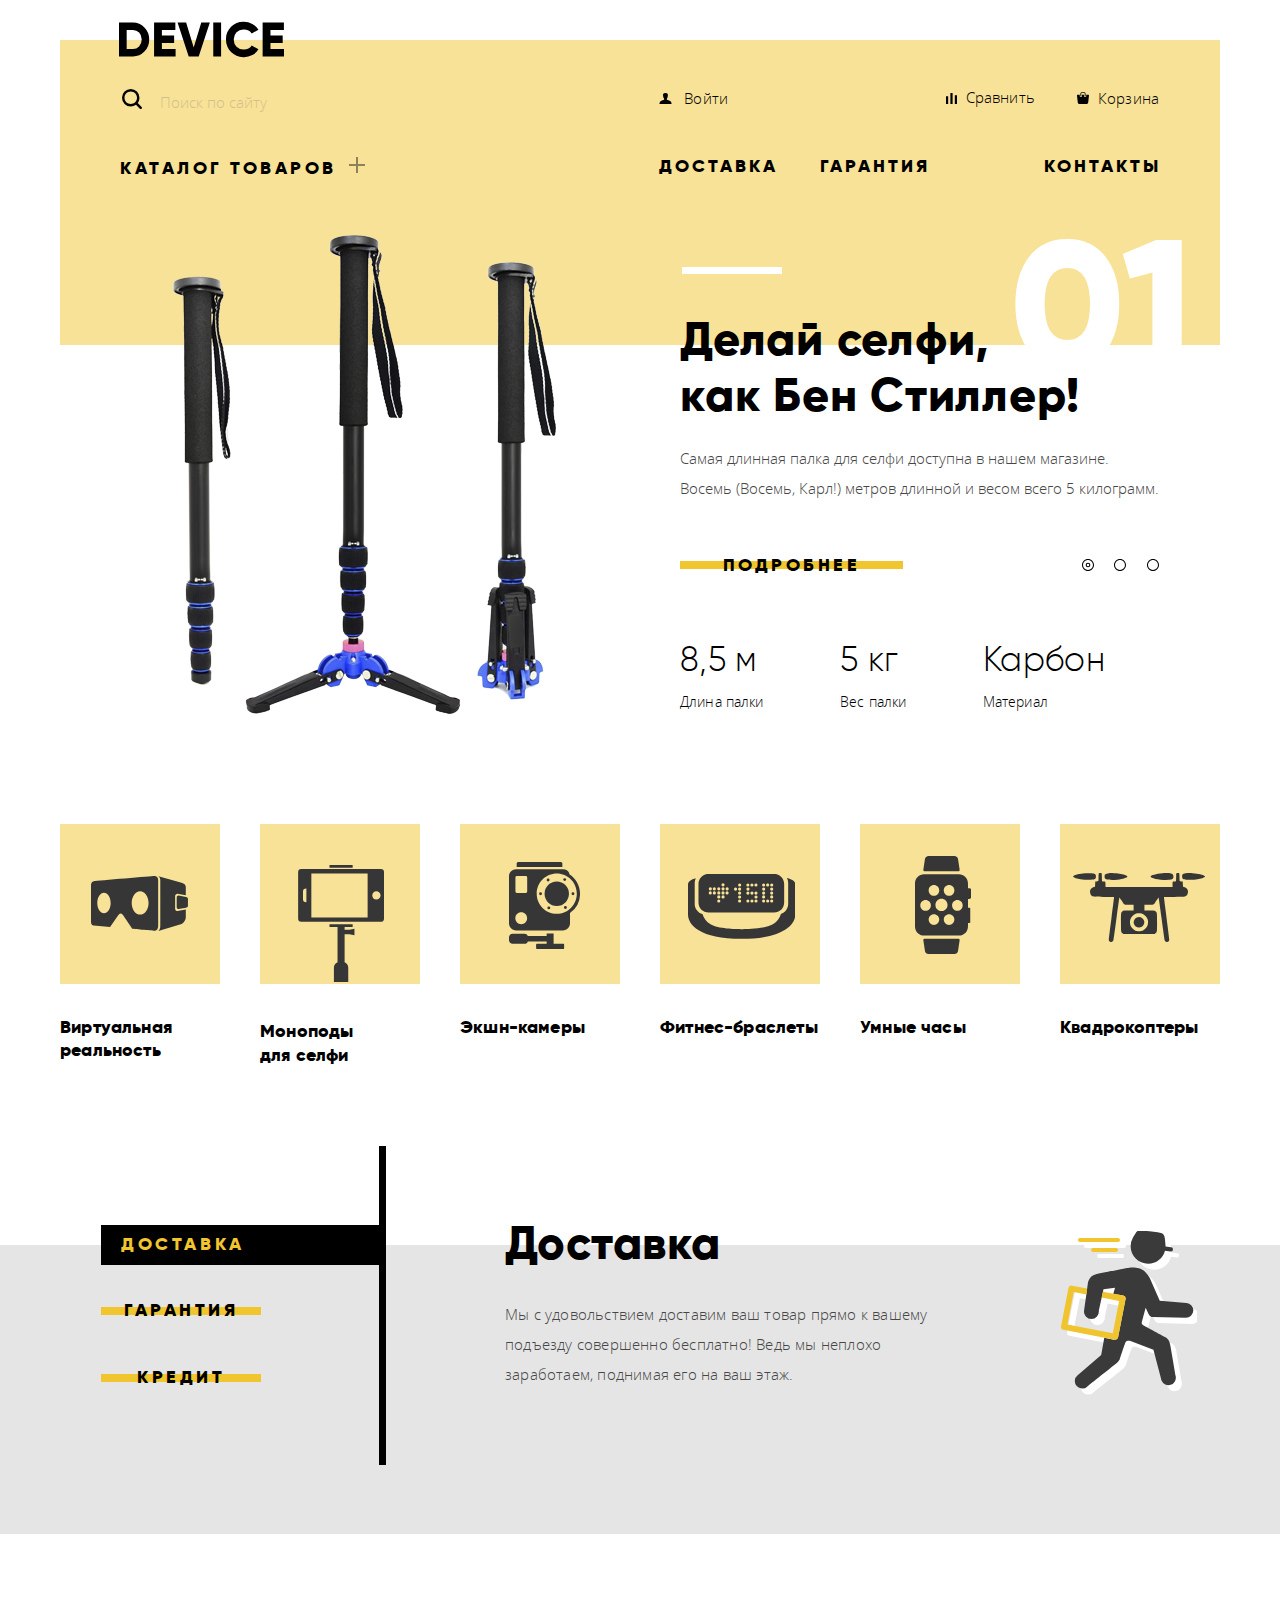
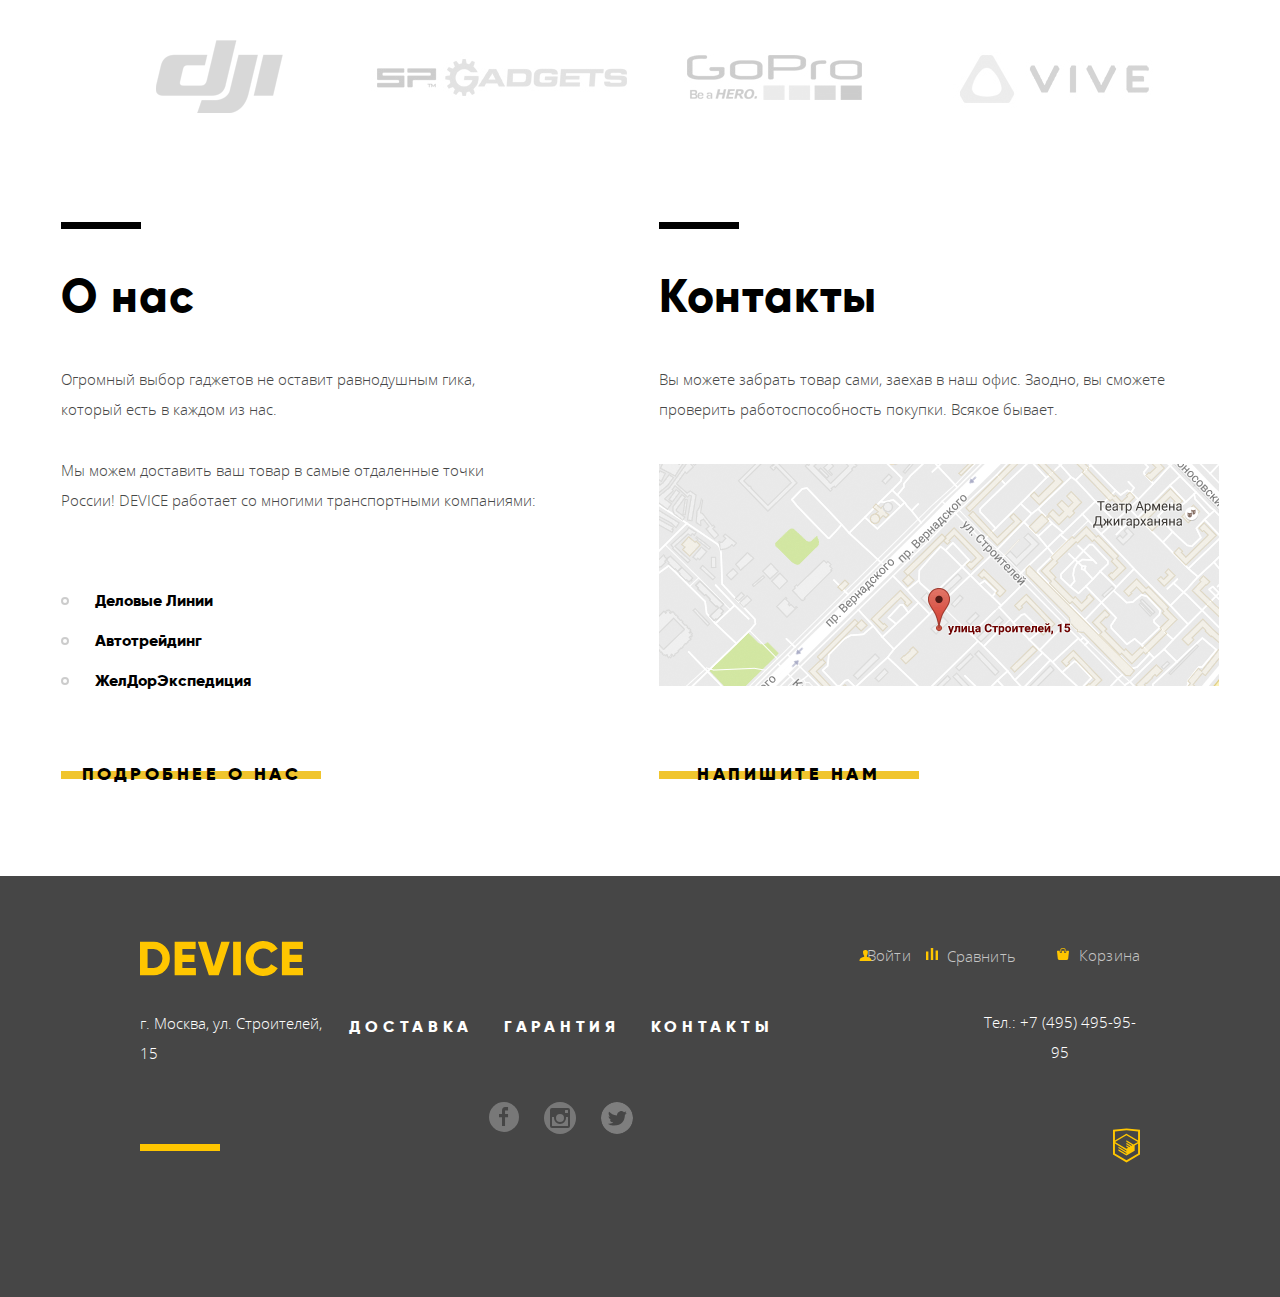
==== index.html @ 96615776 "save point (some bags fixed)" ====
<!DOCTYPE html>
<html lang="en">
<head>
  <meta charset="utf-8">
  <title>HTML Academy: Девайс</title>
  <link rel="stylesheet" href="css/index.css">
  <link rel="stylesheet" href="css/normalize.css">
</head>
<body>
<header class="page-header">
  <a href="index.html">
    <img class="main-header-logo" src="img/svg/device.svg" alt="«Логотип магазина Девайс»" width="165" height="45">
  </a>
  <nav class="navigation">
    <div class="main-navigation-wrapper">
      <ul class="navigation-catalog-list">
        <li class="navigation-catalog">
          <a class="navigation-catalog-link font-gilroy" href="catalog.html">Каталог товаров</a>
          <button class="open-catalog"><img class="plus" src="img/svg/plus.svg" alt="Кнопка +"></button>
        </li>
        <li class="catalog-sub-menu">
          <ul>
            <li><a href="#">Виртуальная реальность</a></li>
            <li><a href="#">Моноподы для селфи</a></li>
            <li><a href="#">Экшн-камеры</a></li>
          </ul>
          <ul>
            <li><a href="#">Фитнес-браслеты</a></li>
            <li><a href="#">Умные часы</a></li>
          </ul>
          <ul>
            <li><a href="#">Квадрокоптеры</a></li>
          </ul>
        </li>
      </ul>
      <ul class="navigation-list font-gilroy">
        <li class="navigation-list-item"><a class="navigation-delivery" href="#">Доставка</a></li>
        <li class="navigation-list-item"><a class="navigation-warranty" href="#">Гарантия</a></li>
        <li class="navigation-list-item"><a class="navigation-contacts" href="#">Контакты</a></li>
      </ul>
    </div>
    <div class="user-activity-wrapper">
      <div class="search-wrapper">
        <form class="search-form" method="GET" action="https://echo.htmlacademy.ru">
          <label for="search" aria-label="Поиск по сайту"></label>
          <input class="search" id="search" type="text" name="search" placeholder="Поиск по сайту">
          <button class="search-button" type="submit"><span>Найти</span></button>
        </form>
      </div>
      <ul class="header-user-activity">
        <li class="login-list">
          <button class="modal-login login-button" type="button">Войти</button>
        </li>
        <li class="compare-list">
          <a class="compare" href="#">Сравнить</a>
        </li>
        <li class="cart-list">
          <button class="cart" type="button">Корзина</button>
        </li>
      </ul>
    </div>
  </nav>
  <div class="yellow-bar"></div>
</header>
<main class="page-main">
  <div class="wrapper">
    <h1 class="visually-hidden">Главная страница сайта Девайс</h1>
    <section class="catalog-item1">
      <div class="img-holder">
        <a class="index-img-link" href="catalog.html">
          <img class="index-catalog-img index-catalog-img1" src="img/slider-1.png" alt="Изображение товара «Палка для сэлфи»" width="384" height="486">
        </a>
      </div>
      <span class="white-decorative-line"></span>
      <h2 class="visually-hidden">Палка для селфи</h2>
      <div class="item-description-wrapper">
        <ul class="catalog-item-description">
          <li class="add-title font-gilroy">Делай селфи, <br>
            как Бен Стиллер!
          </li>
          <li class="selfy-rod-description">Самая длинная палка для селфи доступна в нашем магазине.<br>
            Восемь (Восемь, Карл!) метров длинной и весом всего 5 килограмм.
          </li>
        </ul>
        <div class="detail-wrapper">
          <a class="button" href="#">
            <span class="detail-link">Подробнее</span>
          </a>
        </div>
        <ul class="catalog-item-features">
          <li class="item-feature font-gilroy">8,5 м <span><a href="#">Длина палки</a></span></li>
          <li class="item-feature font-gilroy">5 кг <span><a href="#">Вес палки</a></span></li>
          <li class="item-feature font-gilroy">Карбон <span><a href="#">Материал</a></span></li>
        </ul>
      </div>
    </section>
    <section class="catalog-item2 visually-hidden">
      <div class="img-holder">
        <a class="index-img-link" href="catalog.html">
          <img class="index-catalog-img index-catalog-img2" src="img/slider-2.png" alt="Изображение товара «Палка для сэлфи»" width="345" height="485">
        </a>
      </div>
      <span class="white-decorative-line"></span>
      <h2 class="visually-hidden">Фитнес-браслет</h2>
      <div class="item-description-wrapper">
        <ul class="catalog-item-description">
          <li class="add-title font-gilroy">Худеем<br>
            правильно!
          </li>
          <li class="selfy-rod-description">Мотивирующие фитнес-браслеты помогут найти в себе силы<br>
            не пропускать занятия и соблюдать диету.
          </li>
        </ul>
        <div class="detail-wrapper">
          <a class="detail-link button" href="#">
            <span class="detail-link">Подробнее </span>
          </a>
        </div>
        <ul class="catalog-item-features">
          <li class="item-feature font-gilroy">48 часов <span><a href="#">Без подзарядки</a></span></li>
        </ul>
      </div>
    </section>
    <section class="catalog-item3 visually-hidden">
      <div class="img-holder">
        <a class="index-img-link" href="catalog.html">
          <img class="index-catalog-img index-catalog-img3" src="img/slider-3.png" alt="Изображение товара «Палка для сэлфи»" width="526" height="334">
        </a>
      </div>
      <span class="white-decorative-line"></span>
      <h2 class="visually-hidden">Квадрокоптер</h2>
      <div class="item-description-wrapper">
        <ul class="catalog-item-description">
          <li class="add-title font-gilroy">Порхает как бабочка,<br>
            жалит как пчела!
          </li>
          <li class="selfy-rod-description">Этот обычный, на первый взгляд, квадрокоптер оснащен<br>
            мощным лазером, замаскированным под стандартную камеру.
          </li>
        </ul>
        <div class="detail-wrapper">
          <a class="detail-link button" href="#">
            <span class="detail-link">Подробнее </span>
          </a>
        </div>
        <ul class="catalog-item-features">
          <li class="item-feature font-gilroy">800 м<span><a href="#">Дальность полета</a></span></li>
          <li class="item-feature font-gilroy">50 м<span><a href="#">Радиус поражения</a></span></li>
        </ul>
      </div>
    </section>
    <div class="carousel">
      <input class="slider-radio slider-radio-1" type="radio" id="img-1" name="carousel" checked>
      <label class="slider-label slider-label-1" for="img-1"></label>
      <input class="slider-radio slider-radio-2" type="radio" id="img-2" name="carousel">
      <label class="slider-label slider-label-2" for="img-2"></label>
      <input class="slider-radio slider-radio-3" type="radio" id="img-3" name="carousel">
      <label class="slider-label slider-label-3" for="img-3"></label>
    </div>
  </div>
  <section class="catalog-popular">
    <h3 class="visually-hidden">Популярные разделы каталога</h3>
    <ul class="popular-items font-gilroy">
      <li>
        <a class="popular-back" href="#"><span class="catalog-popular-img1"></span></a>
        <a href="#"><p>Виртуальная <br> реальность</p></a>
      </li>
      <li>
        <a class="popular-back" href="#"><span class="catalog-popular-img2"></span></a>
        <a href="#"><p>Моноподы <br> для селфи</p></a>
      </li>
      <li>
        <a class="popular-back" href="#"><span class="catalog-popular-img3"></span></a>
        <a href="#"><p>Экшн-камеры</p></a>
      </li>
      <li>
        <a class="popular-back" href="#"><span class="catalog-popular-img4"></span></a>
        <a href="#"><p>Фитнес-браслеты</p></a>
      </li>
      <li>
        <a class="popular-back" href="#"><span class="catalog-popular-img5"></span></a>
        <a href="#"><p>Умные часы</p></a>
      </li>
      <li>
        <a class="popular-back" href="#"><span class="catalog-popular-svg6"></span></a>
        <a href="#"><p>Квадрокоптеры</p></a>
      </li>
    </ul>
  </section>
  <section class="service-main">
    <div class="wrapper">
      <h3 class="visually-hidden">Наши сервисы для Вас</h3>
      <ul class="services-list font-gilroy">
        <li>
          <button class="delivery-button services-active" type="button">
            <span>Доставка</span>
          </button>
        </li>
        <li>
          <button class="button warranty-button" type="button">
            <span>Гарантия</span>
          </button>
        </li>
        <li>
          <button class="button credit-button" type="button">
            <span>Кредит</span>
          </button>
        </li>
      </ul>
      <div class="delivery-wrapper">
        <div>
          <strong class="font-gilroy">Доставка</strong>
          <p>Мы с удовольствием доставим ваш товар прямо к вашему <br>
            подъезду совершенно бесплатно! Ведь мы неплохо <br>
            заработаем, поднимая его на ваш этаж.
          </p>
        </div>
        <span class="delivery-image services-image"></span>
      </div>
      <div class="warranty-wrapper visually-hidden">
        <div>
          <strong class="font-gilroy">Гарантия</strong>
          <p>Если из-за возгорания купленного у нас товара у вас сгорит <br>
            дом — не переживайте, мы выдадим вам новый. <br>
            Товар, не дом, конечно же.
          </p>
        </div>
        <span class="warranty-image services-image"></span>
      </div>
      <div class="credit-wrapper visually-hidden">
        <div>
          <strong class="font-gilroy">Кредит</strong>
          <p>Залезть в долговую яму стало проще! Кредитные <br>
            консультанты подберут для вас наиболее выгодные <br>
            условия кредита. Выгодные для нашего банка, разумеется.
          </p>
        </div>
        <span class="credit-image services-image"></span>
      </div>
    </div>
  </section>
  <section class="partners-logos">
    <div class="wrapper">
      <h3 class="visually-hidden">Логотипы партнеров</h3>
      <a class="logo-DJI" href="#"><img class="logo-DJI-color" src="img/logo-1-color.png" alt="Логотип компании DJI" width="260" height="100"></a>
      <a class="logo-SP" href="#"><img class="logo-SP-color" src="img/logo-2-color.png" alt="Логотип компании SP" width="260" height="100"></a>
      <a class="logo-GoPro" href="#"><img class="logo-GoPro-color" src="img/logo-3-color.png" alt="Логотип компании GoPro" width="260" height="100"></a>
      <a class="logo-Vive" href="#"><img class="logo-Vive-color" src="img/logo-4-color.png" alt="Логотип компании Vive" width="260" height="100"></a>
    </div>
  </section>
  <section class="about-main">
    <div class="about-wrapper">
      <div class="about-us-container">
        <span class="black-decorative-line"></span>
        <h3 class="about-title font-gilroy">О нас</h3>
        <p>Огромный выбор гаджетов не оставит равнодушным гика,<br>
          который есть в каждом из нас.</p>
        <p>Мы можем доставить ваш товар в самые отдаленные точки <br>
          России! DEVICE работает со многими транспортными компаниями:</p>
        <ul class="about-delivery font-gilroy">
          <li class="delivery-item"><a class="about-item" href="#">Деловые Линии</a></li>
          <li class="delivery-item"><a class="about-item" href="#">Автотрейдинг</a></li>
          <li class="delivery-item"><a class="about-item" href="#">ЖелДорЭкспедиция</a></li>
        </ul>
        <a class="button font-gilroy about-us" href="#">
          <span>Подробнее о нас</span>
        </a>
      </div>
      <div class="contacts">
        <span class="black-decorative-line"></span>
        <h3 class="about-title font-gilroy">Контакты</h3>
        <p>Вы можете забрать товар сами, заехав в наш офис. Заодно, вы сможете<br> проверить работоспособность покупки.
          Всякое бывает.</p>
        <img class="map-img" src="img/map.png" alt="Адрес нашего местоположения. город Москва, улица Строителей, 15" width="560" height="222">
        <button class="button font-gilroy contact-us" type="button">
          <span>Напишите нам</span>
        </button>
      </div>
      <section class="modal contact-us-form visually-hidden">
        <h3 class="visually-hidden">Форма обратной связи</h3>
        <form class="contact-form" action="https://echo.htmlacademy.ru" method="post">
          <div class="name-email-wrapper">
            <div class="contact-name-wrapper">
              <label class="font-gilroy" for="name">Ваше имя:</label>
              <input class="no-value" id="name" type="text" name="name" placeholder="Имя Фамилия">
            </div>
            <div class="contact-email-wrapper">
              <label class="font-gilroy" for="email">Ваш e-mail:</label>
              <input id="email" type="email" name="email" placeholder="email@example.com">
            </div>
          </div>
          <div class="contact-textarea-wrapper">
            <label class="font-gilroy" for="mail-body">Текст письма:</label>
            <textarea class="mail-body" name="mail-body" id="mail-body" cols="30" rows="10" placeholder="В свободной форме"></textarea>
          </div>
          <button class="button font-gilroy" type="submit">
            <span class="send-form">Отправить</span>
          </button>
          <button class="contact-modal-close modal-close" type="button"><img src="img/svg/modal-close.svg" alt="Закрыть форму доставки"></button>
        </form>
      </section>
    </div>
  </section>
  <section class="modal modal-map visually-hidden">
    <h2 class="visually-hidden">Как до нас добраться</h2>
    <iframe src="https://www.google.com/maps/embed?pb=!1m18!1m12!1m3!1d1998.5991043705228!2d30.320889251501498!3d59.938794181787244!2m3!1f0!2f0!3f0!3m2!1i1024!2i768!4f13.1!3m3!1m2!1s0x4696310fca5ba729%3A0xea9c53d4493c879f!2z0JHQvtC70YzRiNCw0Y8g0JrQvtC90Y7RiNC10L3QvdCw0Y8g0YPQuy4sIDE5LCDQodCw0L3QutGCLdCf0LXRgtC10YDQsdGD0YDQsywg0KDQvtGB0YHQuNGPLCAxOTExODY!5e0!3m2!1sru!2sua!4v1571322288331!5m2!1sru!2sua"
      width="960" height="559" style="border:0;" allowfullscreen=""></iframe>
    <button class="modal-close map-modal-close"><img src="img/svg/modal-close.svg" alt="Кнопка закрытия увеличеной карты"></button>
  </section>
</main>
<footer class="page-footer">
  <div class="wrapper">
    <div class="footer-wrapper">
      <a href="index.html">
        <img class="footer-logo" src="img/svg/logo-footer.svg" alt="«Логотип магазина Девайс»">
      </a>
      <p class="address">г. Москва, ул. Строителей, 15</p>
      <span class="yellow-decorative-line"></span>
    </div>
    <div class="footer-wrapper">
      <section class="footer-user-activity">
        <h3 class="visually-hidden">Специальный возможности пользователя</h3>
        <ul class="user-activity-list">
          <li class="index-footer-login">
            <button class="footer-login-button" type="button">Войти</button>
          </li>
          <li class="compare-list compare-footer">
            <a class="compare-button" href="#">Сравнить</a>
          </li>
          <li class="cart-list cart-footer indent-collapse">
            <button class="cart-button indent-collapse" type="button">Корзина</button>
          </li>
        </ul>
      </section>
      <div class="footer-side-holder">
        <section class="service-footer">
          <h3 class="visually-hidden">Наши сервисы</h3>
          <ul class="services-type font-gilroy">
            <li>
              <a href="#">Доставка</a>
            </li>
            <li>
              <a class="warranty-link" href="#">Гарантия</a>
            </li>
            <li>
              <a href="#">Контакты</a>
            </li>
          </ul>
          <ul class="social">
            <li><a class="social-facebook" href="#"></a></li>
            <li><a class="social-instagram" href="#"></a></li>
            <li><a class="social-twitter" href="#"></a></li>
          </ul>
        </section>
        <div class="footer-contacts">
          <a class="phone-number" href="tel:+74954959595">Тел.: +7 (495) 495-95-95</a>
          <a href="https://htmlacademy.ru/intensive/htmlcss">
            <img class="academy-link" src="img/svg/logo-htmlacademy.svg" alt="Сделано в HTML-Academy" width="27" height="35">
          </a>
        </div>
      </div>
    </div>
  </div>
</footer>
<script src="js/index.js"></script>
</body>
</html>
---- css/index.css ----
@font-face {
  font-family: 'Open Sans';
  src: url('../fonts/web/opensans.woff2') format('woff2'), url('../fonts/web/opensans.woff') format('woff');
  font-weight: normal;
  font-style: normal;
}

@font-face {
  font-family: 'Open Sans';
  src: url('../fonts/web/opensanslight.woff2') format('woff2'), url('../fonts/web/opensanslight.woff') format('woff');
  font-weight: 300;
  font-style: normal;
}

@font-face {
  font-family: 'Gilroy';
  src: url('../fonts/web/gilroyextrabold.woff2') format('woff2'), url('../fonts/web/gilroyextrabold.woff') format('woff');
  font-weight: 800;
  font-style: normal;
}

@font-face {
  font-family: 'Gilroy';
  src: url('../fonts/web/gilroylight.woff2') format('woff2'), url('../fonts/web/gilroylight.woff') format('woff');
  font-weight: 300;
  font-style: normal;
}

body {
  font-family: 'Open Sans', sans-serif;
  padding-top: 40px;
}

li {
  list-style-type: none;
}

a {
  text-decoration:none;
  color: #000000;
}

.wrapper {
  max-width: 1440px;
  margin: 0 auto;
}

.font-gilroy {
  font-family: 'Gilroy', sans-serif;
}


.button {
  font-family: 'Gilroy', sans-serif;
  text-transform: uppercase;
  text-align: center;
  vertical-align: middle;
  background-color: #f0c52e;
  line-height: 1.33;
  letter-spacing: 3.5px;
  font-size: 18px;
  font-weight: 800;
  display: inline-block;
  position: relative;

  padding: 9px 14px;
  border: none;
  z-index: 1;
}

.button:active span {
  opacity: 0.3;
}


.button:hover::before {
  height: 0;
}

.button:hover::after {
  height: 0;
}

.button span {
  position: relative;
  z-index: 1;
}

.button::before,
.button::after {
  content: '';
  position: absolute;
  left: 0;
  height: 17px;
  width: 100%;
  z-index: 0;
  background-color: white;
  transition: height 0.25s ease-in-out;
}

.button::before {
  top: 0;
}

.button::after {
  bottom: 0;
}

.carousel {
  position: absolute;
  left: 1087px;
  bottom: 162px;
}

.slider-radio {
  display: none;
}

.slider-radio-1:checked+.slider-label-1,
.slider-radio-2:checked+.slider-label-2,
.slider-radio-3:checked+.slider-label-3 {
  position: absolute;
  width: 12px;
  background: url(../img/svg/slider-button.svg) 50% 50% no-repeat;
  height: 12px;
  background-size: 12px 12px;
}

[type="checkbox"], [type="radio"] {
  padding: 0;
  box-sizing: border-box;
}

.slider-label {
  position: absolute;
  width: 12px;
  height: 12px;
  background: url(../img/svg/slider-button-empty.svg) 50% 50% no-repeat;
  background-size: 12px 12px;
  cursor: pointer;
}

.slider-label-1 {
  left: -5px;
}

.slider-label-2 {
  left:27px;
}

.slider-label-3 {
  left: 60px;
}

.navigation {
  display: flex;
  flex-direction: column;
  padding-top: 19px;
}

.navigation a:hover {
  opacity: 0.6;
}

.navigation a:active {
  opacity: 0.3;
}

.yellow-bar {
  display: block;
  width: 100%;
  padding: 61px 0px;
  background-color: #f8e297;
}

.catalog-yellow-bar {
  display: block;
  width: 100%;
  padding: 3px 0px;
  background-color: #f8e297;
}


.navigation button {
  cursor: pointer;
}



.main-header-logo {
  margin-top: -23px;
  margin-left: -1px;
}

.main-header-logo:hover {
  opacity: 0.6;
}

.main-header-logo:active {
  opacity: 0.3;
}

.navigation-list {
  display: flex;
  justify-content: flex-start;
  flex-direction: row;
  order: 1;
  width: 500px;
}

.plus {
  display: inline-block;
  vertical-align: initial;
  width: 16px;
  height: 16px;
  margin: auto;
  background-repeat: no-repeat;
  background-image: url("../img/svg/plus.svg");
  background-size: cover;
}

.main-navigation-wrapper {
  display: flex;
  justify-content: space-between;
  align-items: center;
  order: 1;
  margin-top: 15px;
}
.navigation-catalog-list {
  padding-left: 0;
}

.navigation-list a {
  font-size: 18px;
  font-weight: 800;
  letter-spacing: 3px;
  display: inline-block;
  vertical-align: middle;
  padding: 10px 0;
}

.navigation-delivery{
  vertical-align: middle;
  margin-right: 42px;
}

.navigation-warranty {
  vertical-align: middle;
  margin-right: 114px;
}

.navigation-contacts {
  vertical-align: middle;
  padding-left: 111px;
  padding-right: 0;
  margin-right: 0;
}

.white-header-line {
  width: 116px;
  height: 7px;
  margin-left: auto;
  margin-right: 265px;
  margin-top: 105px;
  background-color: white;
}

.header-decorative-item {
  font-size: 215px;
  font-weight: 800;
  letter-spacing: 2.5px;
  width: 166px;
  height: 131px;
  margin-bottom: -20px;
  padding-top: 25px;
  margin-right: 40px;
  color: #ffffff;
}

.navigation-catalog-list {
  position: relative;
  padding-left: 0;
}

.catalog-sub-menu {
  font-size: 15px;
  font-weight: 300;
  line-height: 2.4;
  letter-spacing: 0.15px;
  display: none;
  flex-direction: row;
  flex-wrap: wrap;
  align-content: flex-start;
  position: absolute;
  left: -60px;
  width: 1160px;
  padding-left: 50px;
  background-color: #f7e296;
  box-sizing: border-box;
}

.catalog-sub-menu ul{
  padding-left: 0;
}

.catalog-sub-menu ul:first-child {
  padding-left: 0;
}

.navigation-catalog-list:hover .catalog-sub-menu {
  display: flex;
  z-index: 3;
}

.catalog-sub-menu li {
  padding-top: 10px;
  padding-bottom: 10px;
  padding-left: 10px;
  padding-right: 25px;
}

.catalog-sub-menu a:hover {
  opacity: 0.6;
}

.catalog-sub-menu a:active {
  opacity: 0.3;
}

.header-user-activity {
  display: flex;
  flex-wrap: wrap;
  padding-left: 0;
  margin-top: 4px;
}

.user-name-wrapper {
  display: flex;
  justify-content: center;
  margin: auto;
}

.page-main {
  display: flex;
  flex-direction: column;
  position: relative;
  margin-top: 32px;
}

.page-main .wrapper {
  position: relative;
  max-width: 1200px;
  padding: 0 82px;
}

.wrapper .catalog-item1,
.wrapper .catalog-item2,
.wrapper .catalog-item3{
  display: flex;
  flex-direction: row;
  justify-content: space-between;
}

.catalog-item1,
.catalog-item2,
.catalog-item3 {
  display: flex;
  flex-direction: row;
  flex-shrink: 0;
  width: 1160px;
  box-sizing: border-box;
}

.img-holder {
  width: 384px;
  box-sizing: border-box;
}

.catalog-item1::after {
  content: '01';
  right: 148px;
}

.catalog-item2::after {
  content: '02';
  right: 178px;
}

.catalog-item3::after {
  content: '03';
  right: 179px;
}
.catalog-item1::after,
.catalog-item2::after,
.catalog-item3::after {
  font-family: 'Gilroy', sans-serif;
  font-size: 182px;
  font-weight: 800;
  position: absolute;
  top: -176px;
  width: 166px;
  height: 131px;
  color: #ffffff;
}

.new-catalog-item {
  display: block;
  position: absolute;
  right: 25px;
  top: 25px;
  width: 80px;
  height: 80px;
  background-image: url("../img/svg/new-catalog-item.svg");
  transform: rotate(35deg);
}


.index-catalog-img1 {
  margin-top: -146px;
  margin-left: 90px;
}

.index-catalog-img2 {
  margin-top: -100px;
}

.index-catalog-img3 {
  margin-top: -10px;
}

.item-description-wrapper {
  display: flex;
  justify-content: flex-start;
  flex-direction: column;
  width: 562px;
}

.item-description-wrapper::before {
  content: '';
  position: absolute;
  top: -110px;
  left: 682px;
  width: 100px;
  height: 7px;
  background-color: white;
}

.catalog-item-description {
  padding-left: 0;
}
.selfy-rod-description {
  font-size: 15px;
  font-weight: 300;
  line-height: 2;
  margin-top: 19px;
  padding-bottom: 25px;
  color: #464646;
}

.catalog-item-features span {
  font-family: 'Open Sans', sans-serif;
  font-size: 14px;
  font-weight: 300;
  line-height: 1.54;
  letter-spacing: 0.13px;
  margin-top: 8px;
  color: #464646;
}

.add-title {
  font-size: 47px;
  font-weight: 800;
  line-height: 1.19;
  letter-spacing: 0.75px;
  position: relative;
  margin-top: -81px;
  z-index: 1;
}

.catalog-item-features {
  display: flex;
  justify-content: space-between;
  margin: 0;
  padding-left: 0;
  padding-right: 137px;
}

.item-feature {
  display: flex;
  flex-direction: column;
  margin-top: 51px;
  font-size: 34px;
  font-weight: 300;
  line-height: 1.33;
  letter-spacing: 0.36px;
}


.detail-wrapper {
  display: flex;
  justify-content: space-between;
  align-items: center;
  width: 494px;
  box-sizing: border-box;
}

.delivery-wrapper,
.warranty-wrapper,
.credit-wrapper {
  display: flex;
  margin-top: -25px;
}

.popular-items {
  font-size: 18px;
  font-weight: 800;
  line-height: 1.33;
  letter-spacing: 0.18px;
  display: flex;
  flex-wrap: wrap;
  padding-left: 0;
  box-sizing: border-box;
}

.popular-items li {
  padding: 20px;
}

.popular-items p {
  height: 15px;
  font-size: 18px;
  font-weight: 800;
  line-height: 1.33;
  letter-spacing: 0.18px;
  margin-top: 32px;
}

.service-main {
  margin-top: 154px;
  background-color: #e5e5e5;
}

.service-main .wrapper{
  display: flex;
  padding-bottom: 53px;
}

.service-main strong {
  font-size: 47px;
  font-weight: 800;
  line-height: 1.02;
  letter-spacing: 0.47px;
}

.service-main p {
  font-size: 15px;
  font-weight: 300;
  line-height: 2;
  letter-spacing: 0.20px;
  margin-top: 31px;
  color: #464646;
}

.services-list {
  display: flex;
  flex-direction: column;
  padding-top: 59px;
  padding-bottom: 61px;
  padding-left: 0;
  margin-top: -99px;
  margin-right: 119px;
  margin-left: 19px;
  border-right: 7px solid black;
}

.warranty-button,
.delivery-button,
.credit-button {
  width: 160px;
}

.button .warranty-button {
  padding-top: 3px;
  padding-bottom: 3px;
}

.warranty-button::before,
.warranty-button::after,
.credit-button::before,
.credit-button::after,
.delivery-button::after{
  background-color: #e5e5e5;
}

.service-main .button {
  margin-right: 35px;
}

.service-main li {
  margin: 0;
  padding-top: 20px;
  padding-bottom: 5px;
}

.services-active {
  font-size: 18px;
  font-weight: 800;
  line-height: 1.33;
  letter-spacing: 3.6px;
  text-transform: uppercase;
  text-align: left;
  width: 278px;
  height: 40px;
  padding-right: 45px;
  padding-left: 20px;
  border: none;
  color: #f0c52e;
  background-color: #000000;
}

.partners-logos .wrapper {
  display: flex;
  justify-content: space-around;
  padding-top: 94px;
  padding-bottom: 94px;
}

.black-decorative-line {
  width: 80px;
  height: 7px;
  background-color: black;
}

.about-main .about-wrapper{
  display: flex;
  justify-content: space-around;
  max-width: 1286px;
  margin: 0 auto;
}

.about-main p {
  font-size: 15px;
  font-weight: 300;
  line-height: 2;
  margin-top: 0px;
  color: #464646;
}

.about-title {
  font-size: 46px;
  font-weight: 800;
  line-height: 1.02;
  letter-spacing: 0.82px;
  text-align: left;
  margin: 44px 0;
  color: #000000;
}

.delivery-item {
  position: relative;
}

.about-delivery {
  padding-left: 34px;
  margin-top: 35px;
}

.about-delivery a {
  font-size: 16px;
  font-weight: 800;
  line-height: 2.5;
  color: #000000;
}

.about-item::before {
  content: "";
  position: absolute;
  top: 16px;
  left: -34px;
  width: 4px;
  height: 4px;
  opacity: .2;
  border-radius: 50%;
  border: 2px solid #000;
}

.about-us-container {
  display: flex;
  flex-direction: column;
}

.about-us-container p {
  margin-bottom: 31px;
}

.contacts {
  display: flex;
  flex-direction: column;
}

.map-img {
  margin-top: 25px;
}

.map-img:hover {
  cursor: pointer;
  box-shadow: 0px 10px 20px 0 rgba(4, 6, 6, 0.2);
  transition-duration: 0.2s;
  z-index: 2;
}

.contact-us-button,
.about-us-button
{
  max-width: 250px;
}

.footer-wrapper {
  display: flex;
  flex-direction: column;
}

.service-footer {
  display: flex;
  flex-direction: column;
  margin-top: 28px;
}

.services-type {
  display: flex;
  flex-direction: row;
  margin-top: 7px;
}

.services-type li:hover {
  opacity: 0.6;
}

.services-type li:active {
  opacity: 0.3;
}

.social {
  display: flex;
  justify-content: center;
  margin-top: 39px;
}
.social li {
  padding: 5px;
  opacity: 0.3;
}

.warranty-link {
  margin-left: 15px;
  margin-right: 15px;
}

.social li:hover {
  opacity: 0.6;
}

.social li:active {
  opacity: 0.1;
}

.service-footer ul {
 padding-left: 0;
}

.catalog-popular {
  margin-left: auto;
  margin-right: auto;
  margin-top: 65px;
}


.page-header {
  max-width: 1160px;
  margin-left: auto;
  margin-right: auto;
  padding-bottom: 30px;
  padding-left: 60px;
  padding-right: 61px;
  background-color: #f8e297;
  box-sizing: border-box;
}

.open-catalog {
  vertical-align: bottom;
  margin-left: 2px;
  opacity: 0.5;
  background-color: #f8e297;
  border: none;
}

.user-activity-wrapper {
  display: flex;
  justify-content: space-between;
}

.user-name:hover,
.compare:hover,
.cart:hover,
.login-button:hover{
  opacity: 0.6;
}

.user-name:active,
.compare:active,
.cart:active,
.login-button:active{
  opacity: 0.3;
}

.search {
  font-size: 15px;
  font-weight: 300;
  display: inline-block;
  padding: 5px;
  margin-left: 35px;
  opacity: 0.3;
  background-color: #f8e297;
  border: none;
}

.search-form:before {
  content: '';
  display: block;
  vertical-align: text-top;
  position: absolute;
  top: 5px;
  left: 2px;
  width: 20px;
  height: 20px;
  background-size: 18px 18px;
  background: url(../img/svg/search.svg) 50% 50% no-repeat;
  z-index: 10;
}

.search:focus {
  outline: 0;

}
.focus-styles {
  border-bottom: 2px solid black;
}

.search-button {
  visibility: hidden;
  font-size: 15px;
  font-weight: 300;
  line-height: 2;
  background: transparent;
  border-bottom: none;
  border-top: 2px solid black;
  border-left: 2px solid black;
  border-right: 2px solid black;
}

.search:focus + .search-button {
  visibility: visible;
}

.search:focus + .search-wrapper {
  visibility: hidden;
}

.search:focus + .search-form {
  border-bottom: 2px solid black;
  opacity: 1;
}

.search-wrapper {
  position: relative;
}

.search-button:active {
  visibility: visible;
}

.search-button:hover {
  background-color: black;
  color: white;
}
.search-button:active span {
  opacity: 0.3;
}

.user-name {
  font-size: 15px;
  font-weight: 300;
  padding-top: 2px ;
  letter-spacing: 0.15px;
  margin-left: 15px;
  margin-right: 10px;
}

.login-list {
  display: flex;
  position: relative;
  margin-right: 26px;
  box-sizing: border-box;
}

.index-footer-login {
  position: relative;
}
.index-footer-login .footer-login-button:before{
  left: 21px;
}

.user-name:before {
  content: '';
  position: absolute;
  display: block;
  left: -11px;
  top: 3px;
  width: 15px;
  height: 15px;
  background-image: url("../img/svg/user.svg");
  background-size: cover;
  background-repeat: no-repeat;
}

.compare-list {
  position: relative;
  margin-left: auto;
}

.cart-list {
  position: relative;
  margin: auto;
  padding-left: 14px;
}

.modal-login{
  font-size: 15px;
  font-weight: 300;
  letter-spacing: 0.35px;
  vertical-align: middle;
  padding-left: 10px;
  background-color: #f8e297;
  background-size: cover;
  border: none;
}

.login-button {
  padding-left: 30px;
  margin-right: 175px;
}

.login-button:before {
  content: '';
  position: absolute;
  display: block;
  left: 4px;
  top: 3px;
  width: 15px;
  height: 15px;
  background-image: url("../img/svg/user.svg");
  background-size: cover;
  background-repeat: no-repeat;
}

.header-logoff {
  font-size: 15px;
  font-weight: 300;
  letter-spacing: 0.15px;
  margin-right: 23px;
  margin-left: 3px;
  opacity: 0.3;
  background-color: #f8e297;
  border: none;
}

.header-logoff:hover {
  opacity: 0.6;
}

.compare {
  font-size: 15px;
  font-weight: 300;
  letter-spacing: 0.15px;
  display: block;
  margin: auto;
  margin-right: 37px;
  padding: 1px 6px;
  padding-left: 30px;
  background-color: #f8e297;
  border: none;
}

.compare:before {
  content: '';
  display: block;
  position: absolute;
  left: 10px;
  top: 5px;
  width: 11px;
  height: 11px;
  background-image: url("../img/svg/compare.svg");
  background-size: cover;
  background-repeat: no-repeat;
}

.cart {
  font-size: 15px;
  font-weight: 300;
  letter-spacing: 0.15px;
  display: inline-block;
  vertical-align: middle;
  padding-right: 0;
  background-color: #f8e297;
  border: none;
}

.cart:before {
  content: '';
  display: block;
  position: absolute;
  left: -1px;
  top: 4px;
  width: 12px;
  height: 12px;
  background-image: url("../img/svg/cart.svg");
  background-size: cover;
  background-repeat: no-repeat;
}

.navigation-catalog-link {
  letter-spacing: 3.5px;
}

.navigation-catalog-link,
.navigation-contacts,
.navigation-delivery,
.navigation-warranty {
  line-height: 1.33px;
  letter-spacing: 3.5px;
  font-size: 18px;
  font-weight: 800;
  display: inline-block;
  text-transform: uppercase;
  text-align: center;
  background-color: #f8e297;
  border: none;
}

.services-image {
  display: inline-block;
  min-height: 100%;
  min-width: 136px;
  margin-top: -76px;
  margin-left: 134px;
  background-repeat: no-repeat;
  background-position: center;
  background-size: contain;

}

.delivery-image {
  background-image: url("../img/svg/delivery.svg");
}
.warranty-image {
  background-image: url("../img/svg/warranty.svg");
}
.credit-image {
  background-image: url("../img/svg/credit.svg");
}

.detail-link {
  display: inline-block;
  vertical-align: middle;
  width: 195px;
}

.visually-hidden {
  position: absolute;
  width: 1px;
  height: 1px;
  margin: -1px;
  border: 0;
  padding: 0;
  clip: rect(0 0 0 0);
  overflow: hidden;
}

.popular-back {
    display: inline-block;
    width: 160px;
    height: 160px;
    background-color: #f8e297;
}

.popular-back:hover {
  background-color: #f0c52e;
}

.popular-items li:active span,
.popular-items li:active p {
  opacity: 0.3;
}

.catalog-popular-img1 {
  display: inline-block;
  width: 97px;
  height: 55px;
  margin-top: 52px;
  margin-left: 31px;
  background-image: url("../img/svg/popular-1.svg");
}
.catalog-popular-img2 {
  display: inline-block;
  margin-top: 41px;
  margin-left: 38px;
  width: 86px;
  height: 117px;
  background-image: url("../img/svg/popular-2.svg");
}
.catalog-popular-img3{
  display: inline-block;
  margin-top: 38px;
  margin-left: 49px;
  width: 71px;
  height: 87px;
  background-image: url("../img/svg/popular-3.svg");
}
.catalog-popular-img4 {
  display: inline-block;
  width: 107px;
  height: 65px;
  margin-top: 50px;
  margin-left: 28px;
  background-image: url("../img/svg/popular-4.svg");
}

.catalog-popular-img5 {
  display: inline-block;
  width: 56px;
  height: 98px;
  margin-top: 32px;
  margin-left: 55px;
  background-image: url("../img/svg/popular-5.svg");

}
.catalog-popular-svg6 {
  display: inline-block;
  width: 132px;
  height: 69px;
  margin-top: 49px;
  margin-left: 13px;
  background-image: url("../img/svg/popular-6.svg");
}

.logo-DJI-color,
.logo-SP-color,
.logo-GoPro-color,
.logo-Vive-color
{
  display: none;
}

.logo-DJI,
.logo-SP,
.logo-GoPro,
.logo-Vive {
  display: inline-block;
  width: 260px;
  height: 100px;
}

.logo-DJI {
  background-image: url("../img/logo-1.png");
}
.logo-SP {
  background-image: url("../img/logo-2.png");
}
.logo-GoPro {
  background-image: url("../img/logo-3.png");
}
.logo-Vive {
  background-image: url("../img/logo-4.png");
}

.logo-DJI:hover .logo-DJI-color,
.logo-SP:hover .logo-SP-color,
.logo-GoPro:hover .logo-GoPro-color,
.logo-Vive:hover .logo-Vive-color {
  display: block;
}

.page-footer {
  margin-top: 80px;
  padding-top: 60px;
  color: white;
  background-color: #464646;
}

.page-footer .wrapper {
  display: flex ;
  justify-content: space-between;
  padding-left: 140px;
  padding-right: 140px;
  box-sizing: border-box;
}

.footer p {
  font-weight: 300;
  line-height: 2;
}

.footer-user-activity {
  font-size: 15px;
  font-weight: 300;
  line-height: 2.4;
  letter-spacing: 0.15px;
  display: flex;
  justify-content: flex-end;
  color: rgba(255, 255, 255, 0.7);
}

.footer-user-activity .user-activity-list {
  max-width: 600px;
  margin-right: 0;
}

.footer-user-activity ul {
  display: flex;
  padding: 0;
}

.footer-side-holder {
  display: flex;
  padding-bottom: 50px;
  margin-bottom: 50px;
  padding-top: 2px;
}

.footer-user-activity button,
.footer-user-activity a {
  font-family: 'Open Sans', sans-serif;
  font-size: 15px;
  font-weight: 300;
  line-height: 2.4;
  letter-spacing: 0.15px;
  padding-left: 30px;
  border: none;
  background-color: transparent;
  cursor: pointer;
}

.footer-user-activity .logoff-footer {
  padding-left: 9px;
}

.indent-collapse {
  margin-right: 0;
  padding-right: 0;
}

.contact-us{
  max-width: 260px;
}


.about-us {
  max-width: 232px;
}

.contact-us {
  margin-top: 68px;
}

.about-us {
  margin-top: 37px;
}

.user-activity-list {
  margin: 0 auto;
}

.compare-button:before {
  content: '';
  display: block;
  position: absolute;
  left: 9px;
  top: 12px;
  width: 12px;
  height: 12px;
  background-image: url("../img/svg/compare-yellow.svg");
  background-repeat: no-repeat;
  background-size: cover;
}
.cart-button:before {
  content: '';
  display: block;
  position: absolute;
  left: 22px;
  top: 12px;
  width: 12px;
  height: 12px;
  background-image: url("../img/svg/cart-yellow.svg");
  background-repeat: no-repeat;
  background-size: cover;
}

.logoff-footer {
  font-size: 17px;
  font-weight: 300;
  line-height: 2;
  letter-spacing: 0.15px;
  color: white;
  opacity: 0.3;
  border: none;

}

.footer-user-name{
  margin-left: 15px;
  margin-right: 10px;
  font-size: 15px;
  font-weight: 300;
  padding-top: 2px ;
  letter-spacing: 0.15px;
}

.footer-user-name:before {
  content: '';
  display: block;
  position: absolute;
  top:12px;
  left: -13px;
  width: 15px;
  height: 15px;
  background-image: url("../img/svg/user-yellow.svg");
  background-repeat: no-repeat;
  background-size: cover;
}

.footer-login-button:before {
  content: '';
  display: block;
  position: absolute;
  left: 5px;
  top: 12px;
  width: 15px;
  height: 15px;
  background-image: url("../img/svg/user-yellow.svg");
  background-size: cover;
  background-repeat: no-repeat;
}

.logoff-footer:hover {
  opacity: 0.7;
}

.footer-login-button,
.cart-button,
.compare-button,
.footer-user-name {
  color: rgba(255, 255, 255, 0.7)
}

.compare-button:hover,
.footer-login-button:hover,
.cart-button:hover,
.footer-user-name:hover {
  color: white;
}

.compare-button:hover:active,
.footer-login-button:active,
.cart-button:active,
.footer-user-name:active {
  opacity: 0.3;
}

.footer-user-name:hover::before,
.compare-button:hover::before,
.cart-button:hover::before {
  opacity: 0.6;
}

.footer-user-name:active::before,
.compare-button:active::before,
.cart-button:active::before {
  opacity: 0.4;
}

.compare-button {
  font-size: 15px;
  font-weight: 300;
  letter-spacing: 0.15px;
  margin-right: 12px;
  display: inline-block;
  vertical-align: middle;
  padding-left: 7px;
  padding-right: 7px;
  border: none;
}

.footer-contacts {
  display: flex;
  flex-direction: column;
  align-items: flex-end;
  margin-top: 19px;
  margin-left: 199px;
}

.academy-link {
  margin-top: 31px;
}

.footer-contacts img:hover {
  opacity: 0.6;
}

.footer-contacts img:active {
  opacity: 0.3;
}

.phone-number {
  font-weight: 300;
  font-size: 15px;
  line-height: 2;
  text-align: right;
  margin-top: 12px;
}

.footer-contacts a {
  display: inline-block;
  text-align: center;
  margin-bottom: 30px;
  color: white;
}

.service-footer li,
.service-footer a {
  color: white;
}

.services-type li {
  text-transform: uppercase;
  font-weight: 800;
  line-height: 1.33;
  letter-spacing: 4.7px;
  padding: 5px;
}

.services-type a  {
  padding: 7px 3px;
}

.footer-logo {
  margin-top: 5px;
  color: #f0c52e;
}

.footer-logo:hover {
  opacity: 0.6;
}

.footer-logo:active {
  opacity: 0.3;
}

.address {
  margin-top: 28px;
  font-size: 15px;
  font-weight: 300;
  line-height: 2;
}

.social-facebook {
  display: inline-block;
  width: 30px;
  height: 30px;
  background-repeat: no-repeat;
  background-position: center;
  background-image: url("../img/svg/facebook.svg");
  background-color: #464646;
  border-radius: 100%;
  border: none;

}
.social-instagram {
  display: inline-block;
  width: 32px;
  height: 32px;
  margin-left: 15px;
  margin-right: 15px;
  background-image: url("../img/svg/instagram.svg");
  background-repeat: no-repeat;
  background-position: center;
  background-color: #ebebeb;
  border-radius: 100%;
}

.social-twitter {
  display: inline-block;
  width: 32px;
  height: 32px;
  background-image: url("../img/svg/twitter.svg");
  background-repeat: no-repeat;
  background-position: center;
  border-radius: 100%;
}

.yellow-decorative-line {
  width: 80px;
  height: 7px;
  margin-top: 61px;
  background-color: #ffc600;
}

.modal {
  position: fixed;
  color: #000000;
  box-shadow: 0px 10px 20px 0 rgba(4, 6, 6, 0.2);
  z-index: 2;
}

.contact-us-form  {
  left: 50%;
  width: 760px;
  height: 453px;
  bottom: 10px;
  margin-left: -480px;
  padding: 98px 100px;
  background-color: #ffffff;
}

.contact-us-form input[type="text"],
.contact-us-form input[type="email"]{
  border: none;
  font: inherit;
}

.modal-close {
  position: absolute;
  right: 22px;
  top: 22px;
  width: 55px;
  height: 55px;
  background-color: transparent;
  border: none;
  opacity: 0.5;
  cursor: pointer;
}

.modal-close:hover {
  opacity: 1;
}

.modal-close:active {
  opacity: 0.3;
}

.contact-us-form  label {
  font-size: 18px;
  font-weight: 800;
  line-height: 1.33;
}

.contact-us-form input{
  font-size: 14px;
  line-height: 1.29;
  color: rgba(70, 70, 70, 0.4);
  background-color: #e5e5e5;
}

.mail-body {
  max-width: 740px;
}

.name-email-wrapper {
  display: flex;
  justify-content: space-between;
  max-width: 760px;
}

.name-email-wrapper input {
  width: 340px;
  height: 50px;
  padding-left: 20px;
  margin-top: 13px;
  outline: #ffb97b;
  background-color: #f2f2f2;
}

.name-email-wrapper .no-value {
  background-color: #f6dada;
}

.name-email-wrapper input:hover {
  background-color: #eaeaea;
}

.name-email-wrapper input:focus{
  outline: solid 3px #ffb97b;
  outline-offset: -1px;
  opacity: 0.5;
  background-color: #ffffff;
}

.contact-textarea-wrapper {
  display: flex;
  flex-direction: column;
  margin-top: 35px;
}

.contact-textarea-wrapper textarea {
  padding-top: 18px;
  padding-left: 20px;
  margin-top: 13px;
  margin-bottom: 55px;
  color: rgba(70, 70, 70, 0.4);
  background-color: #f2f2f2;
  border: none;
}

.contact-us-form  textarea:hover {
  background-color: #eaeaea;
}

.contact-us-form  textarea:focus{
  outline: solid 3px #ffb97b;
  outline-offset: -1px;
  opacity: 0.5;
  background-color: #ffffff;
}

.contact-name-wrapper {
  display: flex;
  flex-direction: column;
}

.contact-email-wrapper {
  display: flex;
  flex-direction: column;
}

.modal-map {
  top: 50%;
  left: 50%;
  width: 960px;
  height: 559px;
  margin-left: -480px;
  margin-top: -280px;
}

.catalog-item {
  margin-bottom: 47px;
  width: 360px;
}

.catalog-item:nth-last-child(-n + 2) {
  margin-bottom: 0;
}

.title-price-wrapper {
  margin-top: 28px;
}

.catalog-item-title {
  margin: 0;
}

.catalog-item-prise {
  margin: 0;
}

.catalog-main ul {
  margin-left: 0;
  padding-left: 0;
}

.catalog-main h3 {
  font-size: 16px;
  font-weight: 800;
  font-family: 'Gilroy', sans-serif;
  z-index: 2;
}

.catalog-h1 {
  padding-top: 38px;
  padding-bottom: 7px;
  margin: 0;
  font-size: 47px;
  font-weight: 800;
  line-height: 1.02;
  letter-spacing: 0.47px;
}

.catalog button {
  width: 67px;
  font-size: 14px;
  background-color: #ebebeb;
  border: none;
}
.catalog-item-image{
  background-color: #ebebeb;
}

.nav-arrow {
  width: 4px;
  height: 7px;
  padding-right: 15px;
  padding-left: 15px;
  object-fit: contain;
}

.filter-header {
  letter-spacing: 3.2px;
  text-transform: uppercase;
  margin-top: 10px;
  margin-right: 178px;
}

.divider {
  display: inline-block;
  height: 2px;
  background-color: black;
}

.colour-h3 {
  margin-top: 14px;
  letter-spacing: 1px;
}

.arrow-up {
  width: 11px;
  height: 10px;
  object-fit: contain;
  background-color: #ebebeb;
  border: none;
}

.arrow-up:hover,
.arrow-down:hover {
  opacity: 0.6;
}

.arrow-down {
  width: 11px;
  height: 10px;
  object-fit: contain;
  opacity: 0.2;
  background-color: #ebebeb;
  border: none;
}

.pagination-item {
  font-size: 16px;
  font-weight: 800;
  line-height: 1.5;
  letter-spacing: 3.2px;
  width: 9px;
  opacity: 0.3;
}

.pagination-item:hover {
  opacity: 0.6;
}

.pagination-item:active {
  opacity: 1;
}

.pagination-item-current {
  font-weight: 800;
  line-height: 1.5;
  font-size: 16px;
  letter-spacing: 3.2px;
  width: 9px;
}

.catalog-main {
  display: block;
}

.catalog-body-wrapper {
  display: flex;
  justify-content: center;
  width: 100%;
  box-sizing: border-box;
}

.breadcrumbs-wrapper {
  box-sizing: border-box;
  display: flex;
  flex-direction: column;
  max-width: 1160px;
  margin: 0px auto 30px;
  padding-left: 60px;
}

.breadcrumbs {
  display: flex;
  align-items: center;
}

.breadcrumbs a {
  font-size: 14px;
  font-weight: 300;
  line-height: 1.71;
  letter-spacing: 0.14px;
  width: 142px;
  height: 14px;
  opacity: 0.3;
}

.breadcrumbs a:hover {
  opacity: 1;
}
.breadcrumbs li:last-child:hover a{
  cursor: default;
  opacity: 0.3;
}
.filters {
  display: flex;
  flex-grow: 1;
  align-items: flex-end;
  flex-direction: column;
  min-width: 327px;
  background-color: #ebebeb;
  box-sizing: border-box;
}

.decorative-filter-wrapper {
  display: flex;
  justify-content: flex-end;
  width: 100%;
  padding-top: 18px;
  padding-bottom: 9px;
  background-color: #d9d9d9;
}


.filter-color {
  margin-top: 5px;
  margin-bottom: 30px;
  box-sizing: border-box;
}
.filter-color li,
.filter-bluetooth li {
  font-size: 14px;
  font-weight: 300;
  line-height: 2.86;
  letter-spacing: 0.14px;
  padding-left: 39px;
}

.color-filter-item input,
.filter-bluetooth input {
  display: none;
}

.color-filter-item label,
.filter-bluetooth label {
  position: relative;
  cursor: pointer;
  -webkit-user-select: none;
  user-select: none;
}

.color-filter-item label::before {
  content: "";
  position: absolute;
  top: -4px;
  left: -40px;
  width: 27px;
  height: 25px;
  background: url(../img/svg/checkbox-off.svg) 0 50% no-repeat;
}
.color-filter-item input:checked+label::before {
  background: url(../img/svg/checkbox-on.svg) 0 50% no-repeat;
}

.color-filter-item label:hover::before,
.filter-bluetooth-item label:hover::before{
  opacity: 0.6;
}

.color-filter-item label:active::before,
.filter-bluetooth-item label:active::before{
  opacity: 1;
}

.filters-h3 {
  letter-spacing: 1.3px;
  margin-bottom: 3px;
}

.filter-bluetooth-item label {
  font-size: 14px;
  letter-spacing: 0.14px;
}

.filter-bluetooth-item label::before {
  content: "";
  position: absolute;
  top: -4px;
  left: -40px;
  width: 26px;
  height: 26px;
  background: url(../img/svg/radio-off.svg) 0 50% no-repeat;
}

.filter-bluetooth-item input:checked+label::before {
  background: url(../img/svg/radio-on.svg) 0 50% no-repeat;
}

.button-show {
  max-width: 200px;
  margin-top: 15px;
}

.button-show::before,
.button-show::after {
  background-color: #ebebeb;
}

.filters-wrapper {
  display: flex;
  flex-direction: column;
  margin-top: 69px;
  width: 42%;
  max-width: 198px;
  padding-right: 70px;
  padding-left: 50px;
}

.price-h1 {
  font-size: 18px;
  font-weight: 800;
  letter-spacing: 1.5px;
  margin-top: 13px;
  margin-bottom: 0;
}

.price-sorting {
  display: inline-block;
  position: relative;
  height: 25px;
}

.price-sorting:before,
.price-sorting:after{
  position: absolute;
  width: 10px;
  height: 10px;
  top: 0;
  bottom: 0;
}

.range-controls {
  position: relative;
  height: 16px;
  margin-bottom: 0;
  padding-top: 37px;
  padding-right: 0;
  padding-left: 20px;
  background-color: #ebebeb;
  border-radius: 5px;
}

.range-controls .scale {
  height: 2px;
  background: #d7dcde;
}

.range-controls .bar {
  width: 110px;
  height: 2px;
  background-color: #91c92f;
}

.range-controls .toggle {
  position: absolute;
  top: 27px;
  left: 0;
  width: 4px;
  height: 4px;
  padding: 0;
  border: 8px solid #ffffff;
  background-color: #ababab;
  box-shadow: 0 2px 1px 0 #cfcfcf;
  border-radius: 50%;
  cursor: pointer;
}

.range-controls .toggle:active {
  width: 5px;
  height: 5px;
}

.range-controls .toggle-min {
  left: 0px;
}

.range-controls .toggle-max {
  left: 110px;
}

.prise-value-wrapper {
  display: flex;
  justify-content: space-between;
  flex-direction: row;
  max-width: 145px;
}
.prise-value-wrapper span {
  height: 12px;
  opacity: 0.2;
  font-size: 14px;
  font-weight: 300;
  text-align: center;
}

.cost-wrapper {
  margin-bottom: 42px;
}

.catalog {
  width: 100%;
}

.catalog-wrapper {
  display: flex;
  flex-direction: column;
  align-items: flex-start;
  flex-grow: 1;
  position: relative;
}

.sorting {
  display: flex;
  justify-content: space-between;
  min-width: 833px;
  padding-left: 76px;
  padding-right: 141px;
  padding-top: 10px;
  padding-bottom: 11px;
  background-color: #ebebeb;
  box-sizing: border-box;
}

.sorting-wrapper {
  display: flex;
  flex-wrap: wrap;
}

.sorting-wrapper h3 {
  text-transform: uppercase;
  letter-spacing: 3.2px;
  align-self: center;
  margin-right: 26px;
}

.sorting-list {
  display: flex;
  align-items: center;
}


.sorting-list button {
  width: 100%;
  margin-left: 10px;
  margin-right: 8px;
  background-color: transparent;
  box-sizing: border-box;
}

.sorting-button {
  opacity: 0.3;
  font-size: 14px;
  line-height: 1.29;
}

.sorting-button:hover {
  opacity: 0.6;
}

.current-sorting-button {
  font-size: 14px;
  line-height: 1.29;
  color: #000000;
}


.updown-arrow-wrapper {
  display: flex;
  align-items: center;
}
.updown-arrow-wrapper button {
  height: 100%;
  width: 100%;
}

.arrow-down {
  margin-left: 5px;
}

.catalog-item button {
  font-size: 13px;
  font-weight: 300;
  text-align: center;
  cursor: pointer;
  width: 100%;
  padding-top: 5px;
  padding-bottom: 5px;
  background-color: transparent;
  opacity: 0.5;
}


.catalog-list-holder {
  max-width: 833px;
  padding: 52px 0 0 73px;
  margin-right: auto;
  box-sizing: border-box;
}

.catalog-list {
  display: flex;
  flex-wrap: wrap;
  justify-content: space-between;
  align-items: flex-start;
  margin-bottom: 34px;
  width: 100%;
}

.catalog-list h2 {
  font-size: 18px;
  font-weight: 800;
  line-height: 1.33;
  letter-spacing: 0.18px;
}

.catalog-list p {
  font-size: 16px;
  font-weight: 300;
  line-height: 1.5;
  letter-spacing: 0.16px;
  margin-left: 10px;
  color: #464646;
}


.title-price-wrapper {
  display: flex;
  justify-content: space-between;
  width: 100%;
  box-sizing: border-box;
}

.catalog-item-wrapper {
  position: relative;
}

.catalog-item-hover {
  display: flex;
  position: absolute;
  justify-content: center;
  flex-direction: column;
  align-items: center;
  left: 0;
  top: 0;
  width: 100%;
  height: 100%;
  opacity: 0;
}

.catalog-item-hover:hover {
  opacity: 1;
  z-index: 1;
}

.catalog-item-hover:hover + img  {
  opacity: 0.7;
}


.add-button {
  font-family: 'Gilroy', sans-serif;
  line-height: 1.33;
  letter-spacing: 3.6px;
  font-size: 18px;
  font-weight: 800;
  text-transform: uppercase;
  display: inline-block;
  position: relative;
  text-align: center;
  vertical-align: middle;
  padding: 9px 14px;
  background-color: transparent;
  border: none;
  z-index: 1;
}

.add-button:hover::before {
  height: 25px;
}

.add-button:hover::after {
  height: 25px;
}

.add-button span {
  position: relative;
  z-index: 3;
}

.add-button::before,
.add-button::after {
  content: '';
  position: absolute;
  left: 0;
  height: 5px;
  width: 100%;
  z-index: 2;
  background-color: #f0c52e;
  transition: height 0.25s ease-in-out;
}

.add-button::before {
  top: 16px;
}

.add-button::after {
  bottom: 16px;
}

.catalog-item-hover button:hover {
  opacity: 1;
}

.catalog-item-hover button:active {
  opacity: 0.2
}

.pagination {
  display: flex;
  justify-content: space-between;
  position: relative;
  margin-left: 71px;
  margin-right: 52px;
  margin-bottom: 77px;
  background-color: #ebebeb;
}

.pagination-wrapper {
  box-sizing: border-box;
  max-width: 885px;
  margin: 0 0 77px;
}

.pagination button {
  display: block;
  font-size: 16px;
  font-weight: 800;
  line-height: 1.5;
  letter-spacing: 3.2px;
  text-transform: uppercase;
  width: 17%;
  padding: 23px 18px;
}

.pagination button:hover {
  background-color: #d9d9d9;;
}

.pagination button:active {
  opacity: 0.3;
  background-color: #d9d9d9;;
}

.pagination-list {
  display: flex;
  margin-top: 25px;
}

.pagination-list li{
  font-size: 16px;
  font-weight: 800;
  line-height: 1.5;
  letter-spacing: 3.2px;
  text-align: left;
  margin-right: 15px;
  margin-left: 15px;
}

label {
  display: inline;
}

.regular-checkbox {
  display: none;
}

.regular-checkbox + label {
  display: inline-block;
  position: relative;
  padding: 9px;
  background-color: #fafafa;
  border: 1px solid #cacece;
  box-shadow: 0 1px 2px rgba(0,0,0,0.05), inset 0px -15px 10px -12px rgba(0,0,0,0.05);
  border-radius: 3px;
}

.regular-checkbox + label:active, .regular-checkbox:checked + label:active {
  box-shadow: 0 1px 2px rgba(0,0,0,0.05), inset 0px 1px 3px rgba(0,0,0,0.1);
}

.regular-checkbox:checked + label {
  background-color: #e9ecee;
  border: 1px solid #adb8c0;
  box-shadow: 0 1px 2px rgba(0,0,0,0.05), inset 0px -15px 10px -12px rgba(0,0,0,0.05), inset 15px 10px -12px rgba(255,255,255,0.1);
  color: #99a1a7;
}

.regular-checkbox:checked + label:after {
  content: '\2714';
  position: absolute;
  font-size: 14px;
  top: 0px;
  left: 3px;
  color: #99a1a7;
}

.big-checkbox + label {
  padding: 18px;
}

.big-checkbox:checked + label:after {
  font-size: 28px;
  left: 6px;
}

.tag {
  font-family: Arial, sans-serif;
  font-weight: bold;
  text-transform: uppercase;
  display: block;
  float: left;
  position: relative;
  width: 200px;
  top: 5px;
}

.button-holder {
  float: left;
}

.catalog-footer {
  margin-top: 0;
}

@keyframes shake {
  10%, 90% {
    transform: translate3d(-1px, 0, 0);
  }

  20%, 80% {
    transform: translate3d(2px, 0, 0);
  }

  30%, 50%, 70% {
    transform: translate3d(-4px, 0, 0);
  }

  40%, 60% {
    transform: translate3d(4px, 0, 0);
  }
}

.modal-error {
  animation-name: shake;
  animation-duration: 0.6s;
}
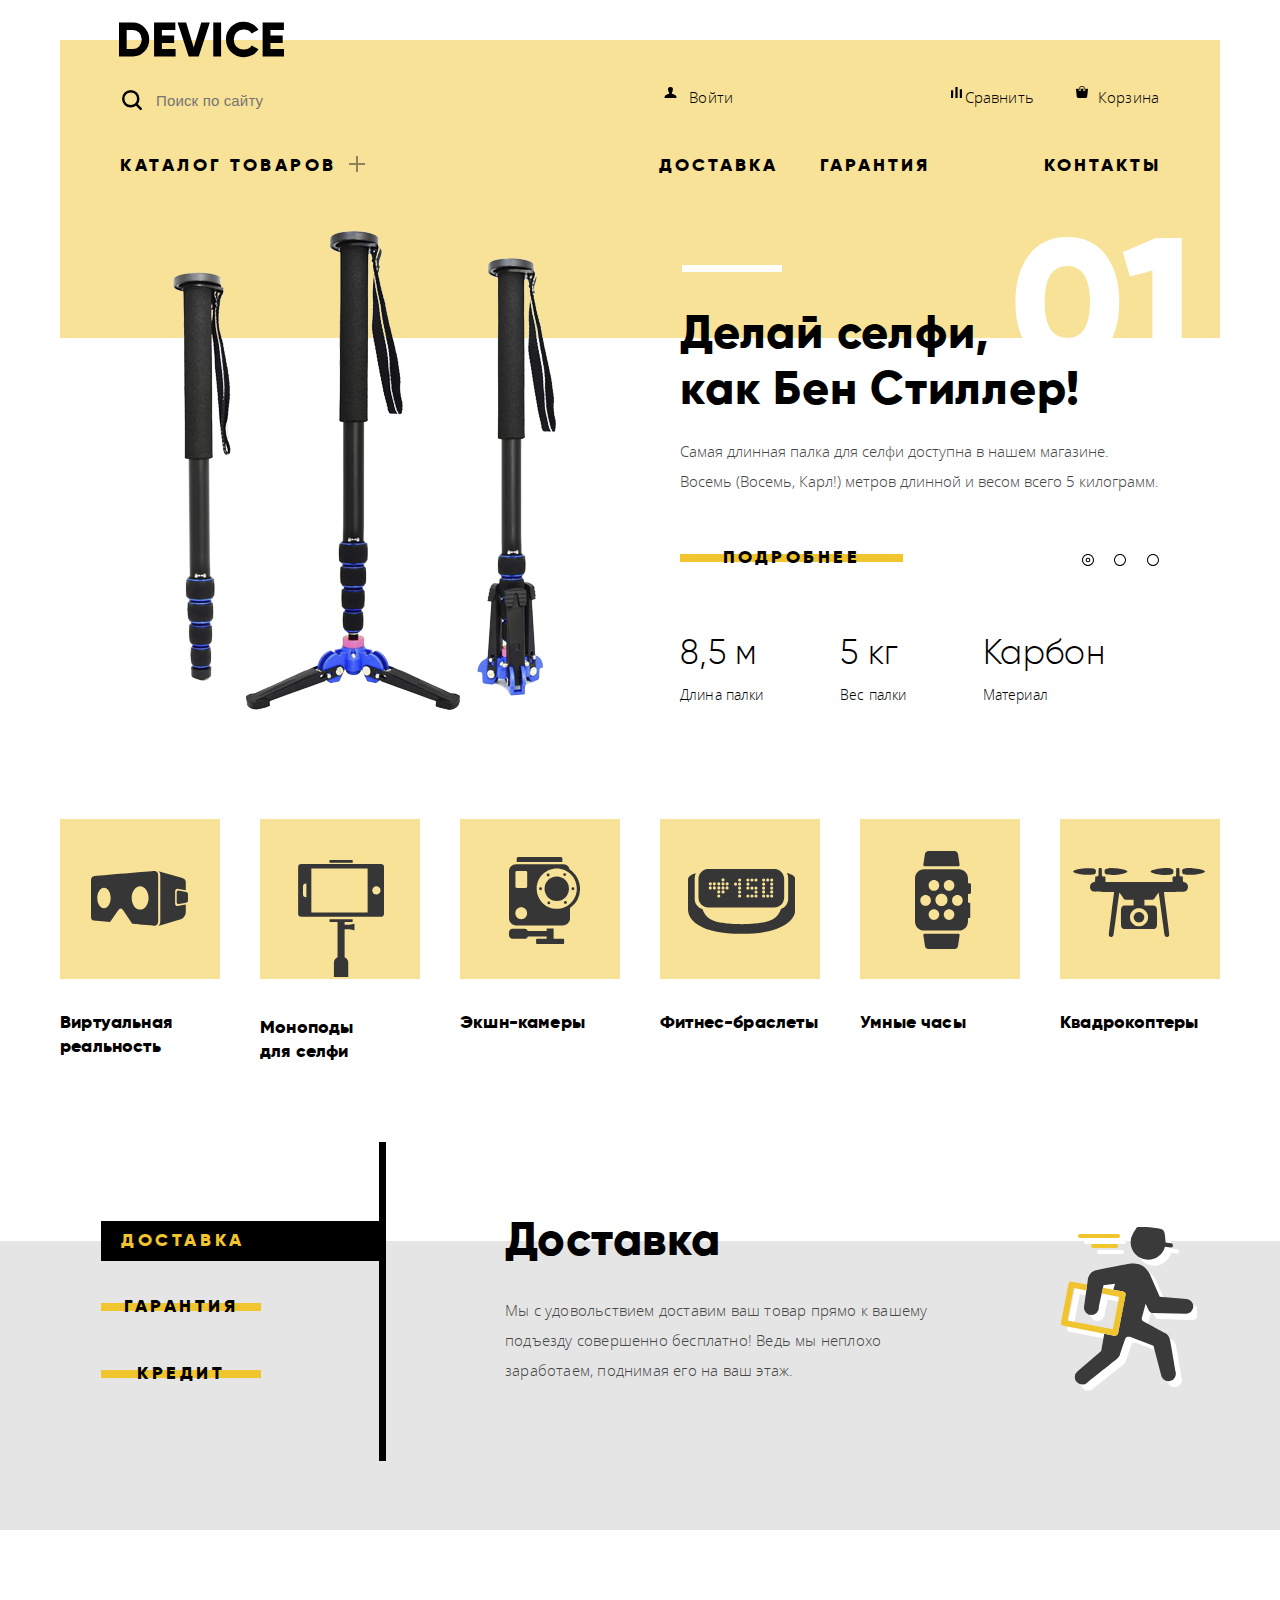
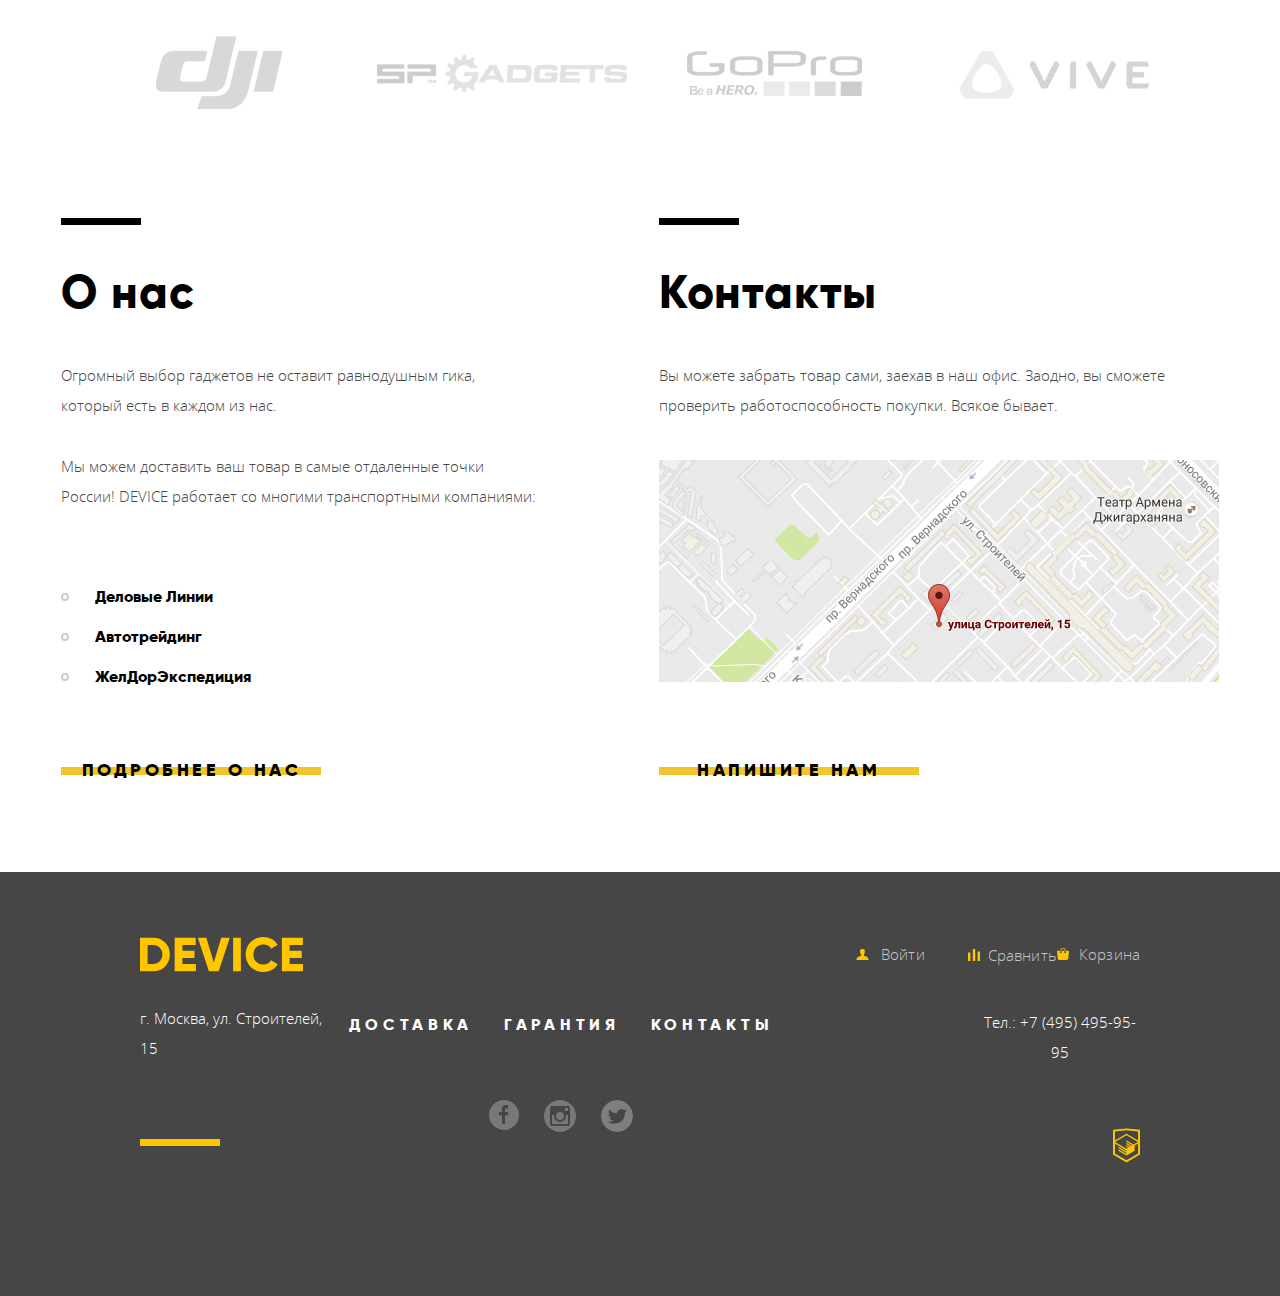
==== commit 3f29ca6a: "search field add" ====
--- a/index.html
+++ b/index.html
@@ -40,22 +40,23 @@
       </ul>
     </div>
     <div class="user-activity-wrapper">
-      <div class="search-wrapper">
-        <form class="search-form" method="GET" action="https://echo.htmlacademy.ru">
-          <label for="search" aria-label="Поиск по сайту"></label>
-          <input class="search" id="search" type="text" name="search" placeholder="Поиск по сайту">
-          <button class="search-button" type="submit"><span>Найти</span></button>
-        </form>
-      </div>
+        <div class="search-wrapper">
+          <form class="search-form" method="GET" action="https://echo.htmlacademy.ru">
+            <label for="search" aria-label="Поиск по сайту"></label>
+            <input class="search" id="search" type="text" name="search" placeholder="Поиск по сайту">
+            <button class="search-button" type="submit">Найти</button>
+            <span class="bottom-line"></span>
+          </form>
+        </div>
       <ul class="header-user-activity">
         <li class="login-list">
-          <button class="modal-login login-button" type="button">Войти</button>
+          <a class="modal-login login-button" href="#" >Войти</a>
         </li>
         <li class="compare-list">
           <a class="compare" href="#">Сравнить</a>
         </li>
         <li class="cart-list">
-          <button class="cart" type="button">Корзина</button>
+          <a class="cart" href="#">Корзина</a>
         </li>
       </ul>
     </div>
@@ -166,7 +167,7 @@
         <a href="#"><p>Виртуальная <br> реальность</p></a>
       </li>
       <li>
-        <a class="popular-back" href="#"><span class="catalog-popular-img2"></span></a>
+        <a class="popular-back" href="http://localhost:63342/547245-device-26/catalog.html#"><span class="catalog-popular-img2"></span></a>
         <a href="#"><p>Моноподы <br> для селфи</p></a>
       </li>
       <li>
@@ -322,13 +323,13 @@
         <h3 class="visually-hidden">Специальный возможности пользователя</h3>
         <ul class="user-activity-list">
           <li class="index-footer-login">
-            <button class="footer-login-button" type="button">Войти</button>
+            <a href="#" class="footer-login-button">Войти</a>
           </li>
           <li class="compare-list compare-footer">
             <a class="compare-button" href="#">Сравнить</a>
           </li>
-          <li class="cart-list cart-footer indent-collapse">
-            <button class="cart-button indent-collapse" type="button">Корзина</button>
+          <li class="cart-list indent-collapse">
+            <a href="#" class="cart-button indent-collapse">Корзина</a>
           </li>
         </ul>
       </section>
--- a/css/index.css
+++ b/css/index.css
@@ -156,7 +156,7 @@
 .navigation {
   display: flex;
   flex-direction: column;
-  padding-top: 19px;
+  padding-top: 10px;
 }
 
 .navigation a:hover {
@@ -170,14 +170,14 @@
 .yellow-bar {
   display: block;
   width: 100%;
-  padding: 61px 0px;
+  padding: 58px 0;
   background-color: #f8e297;
 }
 
 .catalog-yellow-bar {
   display: block;
   width: 100%;
-  padding: 3px 0px;
+  padding: 3px 0;
   background-color: #f8e297;
 }
 
@@ -225,7 +225,7 @@
   justify-content: space-between;
   align-items: center;
   order: 1;
-  margin-top: 15px;
+  margin-top: 11px;
 }
 .navigation-catalog-list {
   padding-left: 0;
@@ -295,13 +295,16 @@
   position: absolute;
   left: -60px;
   width: 1160px;
-  padding-left: 50px;
+  padding-left: 56px;
+  padding-bottom: 25px;
   background-color: #f7e296;
   box-sizing: border-box;
 }
 
-.catalog-sub-menu ul{
+.catalog-sub-menu ul {
+  margin-top: 30px;
   padding-left: 0;
+  margin-right: 50px;
 }
 
 .catalog-sub-menu ul:first-child {
@@ -314,10 +317,7 @@
 }
 
 .catalog-sub-menu li {
-  padding-top: 10px;
-  padding-bottom: 10px;
-  padding-left: 10px;
-  padding-right: 25px;
+  padding: 3px;
 }
 
 .catalog-sub-menu a:hover {
@@ -398,7 +398,7 @@
   font-size: 182px;
   font-weight: 800;
   position: absolute;
-  top: -176px;
+  top: -171px;
   width: 166px;
   height: 131px;
   color: #ffffff;
@@ -417,7 +417,7 @@
 
 
 .index-catalog-img1 {
-  margin-top: -146px;
+  margin-top: -143px;
   margin-left: 90px;
 }
 
@@ -439,7 +439,7 @@
 .item-description-wrapper::before {
   content: '';
   position: absolute;
-  top: -110px;
+  top: -105px;
   left: 682px;
   width: 100px;
   height: 7px;
@@ -724,7 +724,7 @@
 .service-footer {
   display: flex;
   flex-direction: column;
-  margin-top: 28px;
+  margin-top: 22px;
 }
 
 .services-type {
@@ -787,7 +787,7 @@
 }
 
 .open-catalog {
-  vertical-align: bottom;
+  vertical-align: text-bottom;
   margin-left: 2px;
   opacity: 0.5;
   background-color: #f8e297;
@@ -814,22 +814,26 @@
 }
 
 .search {
+  -webkit-box-sizing: border-box;
+  box-sizing: border-box;
+  position: relative;
+  padding-left: 36px;
+  width: 315px;
+  height: 50px;
+  font-family: "Open Sans Light","Arial",sans-serif;
   font-size: 15px;
-  font-weight: 300;
-  display: inline-block;
-  padding: 5px;
-  margin-left: 35px;
-  opacity: 0.3;
-  background-color: #f8e297;
-  border: none;
+  letter-spacing: .15px;
+  color: rgba(0,0,0,0.3);
+  background-color: inherit;
+  border: 0;
+  outline: 1px solid transparent;
 }
 
 .search-form:before {
   content: '';
   display: block;
-  vertical-align: text-top;
-  position: absolute;
-  top: 5px;
+  position: absolute;
+  top: 15px;
   left: 2px;
   width: 20px;
   height: 20px;
@@ -848,14 +852,28 @@
 
 .search-button {
   visibility: hidden;
+  position: relative;
+  cursor: pointer;
+  -webkit-box-sizing: border-box;
+  box-sizing: border-box;
+  width: 85px;
+  height: 50px;
+  border: 2px solid black;
+  background-color: transparent;
+  font-family: "Open Sans Light","Arial",sans-serif;
   font-size: 15px;
-  font-weight: 300;
-  line-height: 2;
-  background: transparent;
-  border-bottom: none;
-  border-top: 2px solid black;
-  border-left: 2px solid black;
-  border-right: 2px solid black;
+  letter-spacing: .15px;
+  color: black;
+}
+
+.search:focus ~ .bottom-line {
+  position: absolute;
+  display: block;
+  left: 7px;
+  bottom: 2px;
+  width: 397px;
+  height: 2px;
+  background-color: #000;
 }
 
 .search:focus + .search-button {
@@ -890,10 +908,13 @@
 .user-name {
   font-size: 15px;
   font-weight: 300;
-  padding-top: 2px ;
   letter-spacing: 0.15px;
   margin-left: 15px;
-  margin-right: 10px;
+  margin-right: 4px;
+}
+
+.user-name-link {
+  padding: 10px 5px 5px 15px;
 }
 
 .login-list {
@@ -903,19 +924,21 @@
   box-sizing: border-box;
 }
 
+.compare-list {
+  position: relative;
+}
+
 .index-footer-login {
   position: relative;
-}
-.index-footer-login .footer-login-button:before{
-  left: 21px;
+  margin-right: 53px;
 }
 
 .user-name:before {
   content: '';
   position: absolute;
   display: block;
-  left: -11px;
-  top: 3px;
+  left: 3px;
+  top: 6px;
   width: 15px;
   height: 15px;
   background-image: url("../img/svg/user.svg");
@@ -923,39 +946,38 @@
   background-repeat: no-repeat;
 }
 
-.compare-list {
-  position: relative;
-  margin-left: auto;
+.compare-list-footer {
+  position: relative;
+  margin-right: 41px;
 }
 
 .cart-list {
   position: relative;
-  margin: auto;
-  padding-left: 14px;
-}
-
-.modal-login{
+}
+
+.modal-login {
   font-size: 15px;
   font-weight: 300;
   letter-spacing: 0.35px;
   vertical-align: middle;
-  padding-left: 10px;
+  padding: 10px 5px 5px 5px;
   background-color: #f8e297;
   background-size: cover;
   border: none;
 }
 
 .login-button {
-  padding-left: 30px;
-  margin-right: 175px;
-}
+   padding-left: 30px;
+   margin-right: 175px;
+}
+
 
 .login-button:before {
   content: '';
   position: absolute;
   display: block;
   left: 4px;
-  top: 3px;
+  top: 6px;
   width: 15px;
   height: 15px;
   background-image: url("../img/svg/user.svg");
@@ -969,6 +991,7 @@
   letter-spacing: 0.15px;
   margin-right: 23px;
   margin-left: 3px;
+  padding: 10px 5px 5px 5px;
   opacity: 0.3;
   background-color: #f8e297;
   border: none;
@@ -983,10 +1006,8 @@
   font-weight: 300;
   letter-spacing: 0.15px;
   display: block;
-  margin: auto;
-  margin-right: 37px;
-  padding: 1px 6px;
-  padding-left: 30px;
+  margin-right: 29px;
+  padding: 10px 5px 5px 25px;
   background-color: #f8e297;
   border: none;
 }
@@ -995,8 +1016,8 @@
   content: '';
   display: block;
   position: absolute;
-  left: 10px;
-  top: 5px;
+  left: 11px;
+  top: 8px;
   width: 11px;
   height: 11px;
   background-image: url("../img/svg/compare.svg");
@@ -1009,8 +1030,8 @@
   font-weight: 300;
   letter-spacing: 0.15px;
   display: inline-block;
+  padding: 10px 0 5px 30px;
   vertical-align: middle;
-  padding-right: 0;
   background-color: #f8e297;
   border: none;
 }
@@ -1019,8 +1040,8 @@
   content: '';
   display: block;
   position: absolute;
-  left: -1px;
-  top: 4px;
+  left: 8px;
+  top: 7px;
   width: 12px;
   height: 12px;
   background-image: url("../img/svg/cart.svg");
@@ -1218,6 +1239,7 @@
   display: flex;
   justify-content: flex-end;
   color: rgba(255, 255, 255, 0.7);
+  box-sizing: border-box;
 }
 
 .footer-user-activity .user-activity-list {
@@ -1244,10 +1266,15 @@
   font-weight: 300;
   line-height: 2.4;
   letter-spacing: 0.15px;
-  padding-left: 30px;
   border: none;
   background-color: transparent;
   cursor: pointer;
+  padding: 5px;
+  vertical-align: sub;
+}
+
+.footer-user-activity .cart-button {
+  padding-right: 0;
 }
 
 .footer-user-activity .logoff-footer {
@@ -1284,8 +1311,8 @@
   content: '';
   display: block;
   position: absolute;
-  left: 9px;
-  top: 12px;
+  left: -15px;
+  top: 17px;
   width: 12px;
   height: 12px;
   background-image: url("../img/svg/compare-yellow.svg");
@@ -1296,8 +1323,8 @@
   content: '';
   display: block;
   position: absolute;
-  left: 22px;
-  top: 12px;
+  left: -17px;
+  top: 16px;
   width: 12px;
   height: 12px;
   background-image: url("../img/svg/cart-yellow.svg");
@@ -1313,7 +1340,7 @@
   color: white;
   opacity: 0.3;
   border: none;
-
+  margin-right: 27px;
 }
 
 .footer-user-name{
@@ -1329,8 +1356,8 @@
   content: '';
   display: block;
   position: absolute;
-  top:12px;
-  left: -13px;
+  top: 15px;
+  left: 3px;
   width: 15px;
   height: 15px;
   background-image: url("../img/svg/user-yellow.svg");
@@ -1342,8 +1369,8 @@
   content: '';
   display: block;
   position: absolute;
-  left: 5px;
-  top: 12px;
+  left: -21px;
+  top: 15px;
   width: 15px;
   height: 15px;
   background-image: url("../img/svg/user-yellow.svg");
@@ -1353,6 +1380,11 @@
 
 .logoff-footer:hover {
   opacity: 0.7;
+}
+
+.footer-user-name {
+  padding: 5px 5px 5px 15px;
+  margin-right: 5px;
 }
 
 .footer-login-button,
@@ -1425,7 +1457,7 @@
   font-size: 15px;
   line-height: 2;
   text-align: right;
-  margin-top: 12px;
+  margin-top: 8px;
 }
 
 .footer-contacts a {
@@ -1729,26 +1761,51 @@
   letter-spacing: 1px;
 }
 
-.arrow-up {
+.arrow-down-link {
   width: 11px;
   height: 10px;
   object-fit: contain;
+  padding: 5px 5px 5px 3px;
+  margin: 4px;
   background-color: #ebebeb;
   border: none;
 }
 
-.arrow-up:hover,
-.arrow-down:hover {
-  opacity: 0.6;
-}
-
-.arrow-down {
+.arrow-up-link {
   width: 11px;
   height: 10px;
   object-fit: contain;
+  padding: 5px 3px 5px 5px;
+  margin: 4px;
   opacity: 0.2;
   background-color: #ebebeb;
   border: none;
+}
+
+.arrow-up {
+  display: block;
+  width: 11px;
+  height: 10px;
+  background-image: url("../img/svg/icon-up-dir.svg");
+  background-repeat: no-repeat;
+}
+
+.arrow-down {
+  display: block;
+  width: 11px;
+  height: 10px;
+  background-image: url("../img/svg/icon-down-dir.svg");
+  background-repeat: no-repeat;
+}
+
+.arrow-up-link:hover,
+.arrow-down-link:hover {
+  opacity: 0.6
+}
+
+.arrow-up-link:active,
+.arrow-down-link:active{
+  opacity: 0.6
 }
 
 .pagination-item {
@@ -1799,9 +1856,35 @@
 .breadcrumbs {
   display: flex;
   align-items: center;
+  position: relative;
+}
+
+.breadcrumbs li {
+  padding: 0 30px 0 3px;
 }
 
 .breadcrumbs a {
+  font-size: 14px;
+  font-weight: 300;
+  line-height: 1.71;
+  letter-spacing: 0.14px;
+  width: 142px;
+  height: 14px;
+  opacity: 0.3;
+}
+
+.breadcrumbs li:not(:last-child)::after {
+  content: '';
+  position: absolute;
+  bottom: 2px;
+  width: 12px;
+  height: 12px;
+  background-image: url(../img/svg/nav-arrow.svg);
+  background-repeat: no-repeat;
+  margin-left: 15px;
+}
+
+.current-page {
   font-size: 14px;
   font-weight: 300;
   line-height: 1.71;
@@ -1891,6 +1974,7 @@
 .filters-h3 {
   letter-spacing: 1.3px;
   margin-bottom: 3px;
+  margin-top: 0;
 }
 
 .filter-bluetooth-item label {
@@ -1913,8 +1997,8 @@
 }
 
 .button-show {
-  max-width: 200px;
-  margin-top: 15px;
+  width: 200px;
+  margin-top: 17px;
 }
 
 .button-show::before,
@@ -2037,13 +2121,18 @@
 .sorting {
   display: flex;
   justify-content: space-between;
-  min-width: 833px;
-  padding-left: 76px;
-  padding-right: 141px;
   padding-top: 10px;
   padding-bottom: 11px;
   background-color: #ebebeb;
   box-sizing: border-box;
+}
+
+.sorting-container {
+  display: flex;
+  justify-content: space-between;
+  width: 833px;
+  box-sizing: border-box;
+  padding-left: 70px;
 }
 
 .sorting-wrapper {
@@ -2256,24 +2345,34 @@
   margin: 0 0 77px;
 }
 
-.pagination button {
-  display: block;
+.pagination-button-back,
+.pagination-button-forward {
   font-size: 16px;
   font-weight: 800;
   line-height: 1.5;
   letter-spacing: 3.2px;
+  text-align: center;
   text-transform: uppercase;
+  display: inline-block;
   width: 17%;
   padding: 23px 18px;
-}
-
-.pagination button:hover {
-  background-color: #d9d9d9;;
+  border: none;
+  box-sizing: border-box;
+}
+
+.pagination-button-back:hover,
+.pagination-button-forward:hover {
+  background-color: #d9d9d9;
+}
+
+.pagination-button-back:active,
+.pagination-button-forward:active {
+  color: rgba(0, 0, 0, 0.3);
+  background-color: #d9d9d9;
 }
 
 .pagination button:active {
-  opacity: 0.3;
-  background-color: #d9d9d9;;
+
 }
 
 .pagination-list {
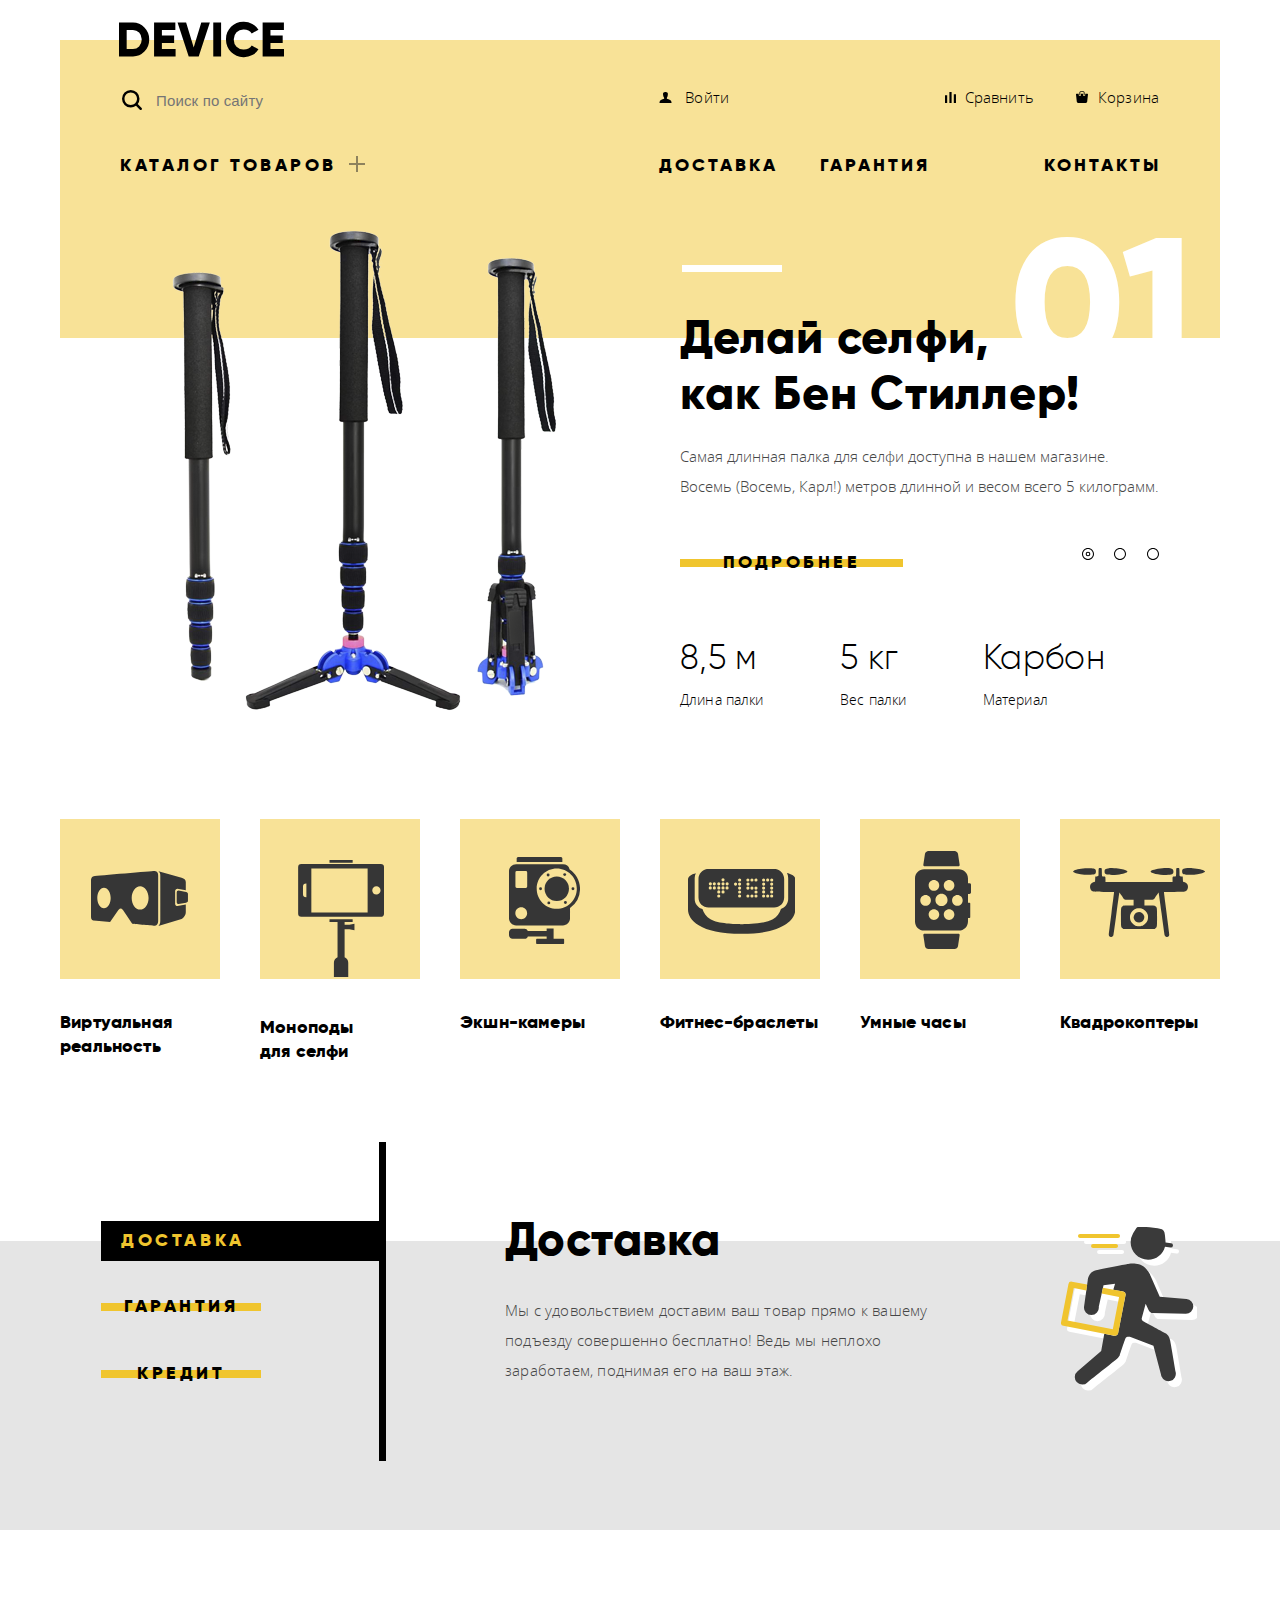
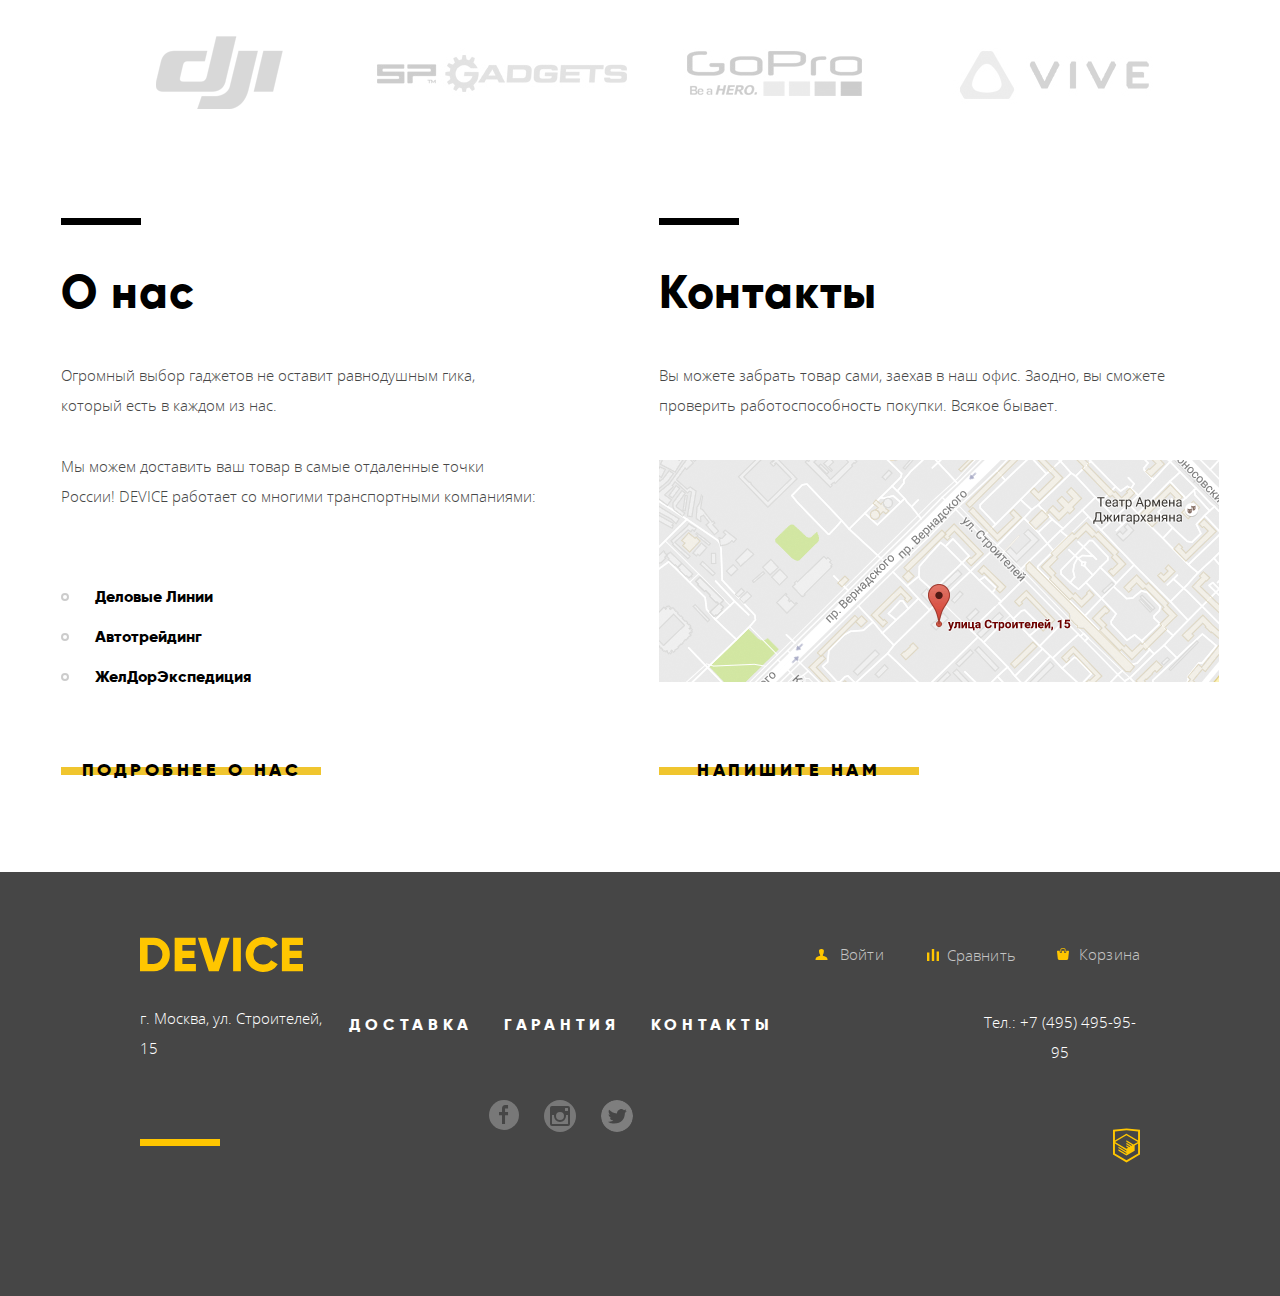
==== commit 8b45f1b0: "some spaces refactoring, bag fixed" ====
--- a/index.html
+++ b/index.html
@@ -325,7 +325,7 @@
           <li class="index-footer-login">
             <a href="#" class="footer-login-button">Войти</a>
           </li>
-          <li class="compare-list compare-footer">
+          <li class="compare-list-footer compare-footer">
             <a class="compare-button" href="#">Сравнить</a>
           </li>
           <li class="cart-list indent-collapse">
--- a/css/index.css
+++ b/css/index.css
@@ -28,7 +28,7 @@
 }
 
 body {
-  font-family: 'Open Sans', sans-serif;
+  font-family: 'Open Sans', 'Arial', sans-serif;
   padding-top: 40px;
 }
 
@@ -47,9 +47,8 @@
 }
 
 .font-gilroy {
-  font-family: 'Gilroy', sans-serif;
-}
-
+  font-family: 'Gilroy', 'Arial', sans-serif;
+}
 
 .button {
   font-family: 'Gilroy', sans-serif;
@@ -63,7 +62,6 @@
   font-weight: 800;
   display: inline-block;
   position: relative;
-
   padding: 9px 14px;
   border: none;
   z-index: 1;
@@ -72,7 +70,6 @@
 .button:active span {
   opacity: 0.3;
 }
-
 
 .button:hover::before {
   height: 0;
@@ -110,7 +107,7 @@
 .carousel {
   position: absolute;
   left: 1087px;
-  bottom: 162px;
+  top: 178px;
 }
 
 .slider-radio {
@@ -181,12 +178,9 @@
   background-color: #f8e297;
 }
 
-
 .navigation button {
   cursor: pointer;
 }
-
-
 
 .main-header-logo {
   margin-top: -23px;
@@ -415,7 +409,6 @@
   transform: rotate(35deg);
 }
 
-
 .index-catalog-img1 {
   margin-top: -143px;
   margin-left: 90px;
@@ -474,7 +467,7 @@
   line-height: 1.19;
   letter-spacing: 0.75px;
   position: relative;
-  margin-top: -81px;
+  margin-top: -76px;
   z-index: 1;
 }
 
@@ -495,7 +488,6 @@
   line-height: 1.33;
   letter-spacing: 0.36px;
 }
-
 
 .detail-wrapper {
   display: flex;
@@ -643,7 +635,7 @@
   font-size: 15px;
   font-weight: 300;
   line-height: 2;
-  margin-top: 0px;
+  margin-top: 0;
   color: #464646;
 }
 
@@ -705,7 +697,7 @@
 
 .map-img:hover {
   cursor: pointer;
-  box-shadow: 0px 10px 20px 0 rgba(4, 6, 6, 0.2);
+  box-shadow: 0 10px 20px 0 rgba(4, 6, 6, 0.2);
   transition-duration: 0.2s;
   z-index: 2;
 }
@@ -773,7 +765,6 @@
   margin-right: auto;
   margin-top: 65px;
 }
-
 
 .page-header {
   max-width: 1160px;
@@ -938,7 +929,7 @@
   position: absolute;
   display: block;
   left: 3px;
-  top: 6px;
+  top: 12px;
   width: 15px;
   height: 15px;
   background-image: url("../img/svg/user.svg");
@@ -968,16 +959,15 @@
 
 .login-button {
    padding-left: 30px;
-   margin-right: 175px;
-}
-
+   margin-right: 179px;
+}
 
 .login-button:before {
   content: '';
   position: absolute;
   display: block;
-  left: 4px;
-  top: 6px;
+  left: 3px;
+  top: 11px;
   width: 15px;
   height: 15px;
   background-image: url("../img/svg/user.svg");
@@ -989,7 +979,7 @@
   font-size: 15px;
   font-weight: 300;
   letter-spacing: 0.15px;
-  margin-right: 23px;
+  margin-right: 29px;
   margin-left: 3px;
   padding: 10px 5px 5px 5px;
   opacity: 0.3;
@@ -1016,8 +1006,8 @@
   content: '';
   display: block;
   position: absolute;
-  left: 11px;
-  top: 8px;
+  left: 5px;
+  top: 13px;
   width: 11px;
   height: 11px;
   background-image: url("../img/svg/compare.svg");
@@ -1041,7 +1031,7 @@
   display: block;
   position: absolute;
   left: 8px;
-  top: 7px;
+  top: 12px;
   width: 12px;
   height: 12px;
   background-image: url("../img/svg/cart.svg");
@@ -1077,7 +1067,6 @@
   background-repeat: no-repeat;
   background-position: center;
   background-size: contain;
-
 }
 
 .delivery-image {
@@ -1289,7 +1278,6 @@
 .contact-us{
   max-width: 260px;
 }
-
 
 .about-us {
   max-width: 232px;
@@ -1549,15 +1537,17 @@
 .modal {
   position: fixed;
   color: #000000;
-  box-shadow: 0px 10px 20px 0 rgba(4, 6, 6, 0.2);
+  box-shadow: 0 10px 20px 0 rgba(4, 6, 6, 0.2);
   z-index: 2;
 }
 
 .contact-us-form  {
   left: 50%;
+  top: 50%;
   width: 760px;
   height: 453px;
   bottom: 10px;
+  margin-top: -325px;
   margin-left: -480px;
   padding: 98px 100px;
   background-color: #ffffff;
@@ -2081,7 +2071,7 @@
 }
 
 .range-controls .toggle-min {
-  left: 0px;
+  left: 0;
 }
 
 .range-controls .toggle-max {
@@ -2151,7 +2141,6 @@
   display: flex;
   align-items: center;
 }
-
 
 .sorting-list button {
   width: 100%;
@@ -2176,7 +2165,6 @@
   line-height: 1.29;
   color: #000000;
 }
-
 
 .updown-arrow-wrapper {
   display: flex;
@@ -2203,7 +2191,6 @@
   opacity: 0.5;
 }
 
-
 .catalog-list-holder {
   max-width: 833px;
   padding: 52px 0 0 73px;
@@ -2235,7 +2222,6 @@
   margin-left: 10px;
   color: #464646;
 }
-
 
 .title-price-wrapper {
   display: flex;
@@ -2269,7 +2255,6 @@
 .catalog-item-hover:hover + img  {
   opacity: 0.7;
 }
-
 
 .add-button {
   font-family: 'Gilroy', sans-serif;
@@ -2423,7 +2408,7 @@
   content: '\2714';
   position: absolute;
   font-size: 14px;
-  top: 0px;
+  top: 0;
   left: 3px;
   color: #99a1a7;
 }
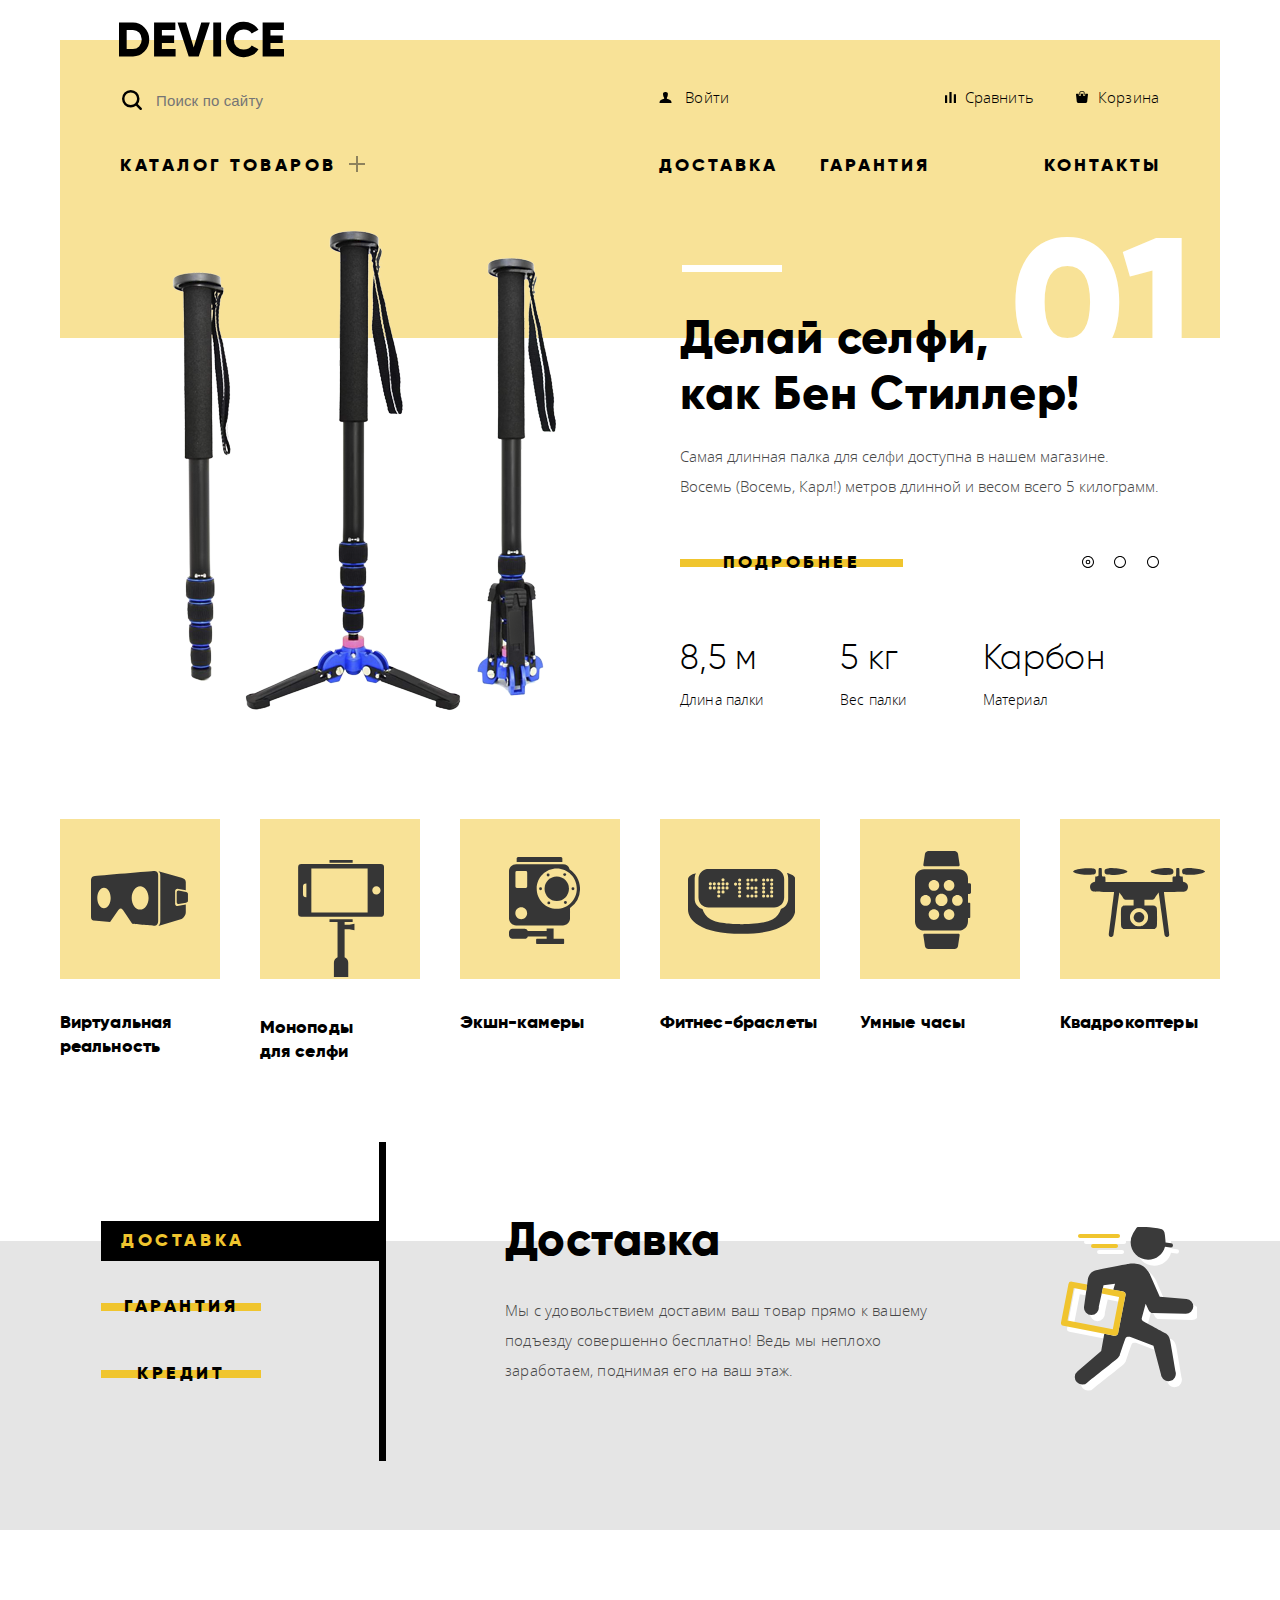
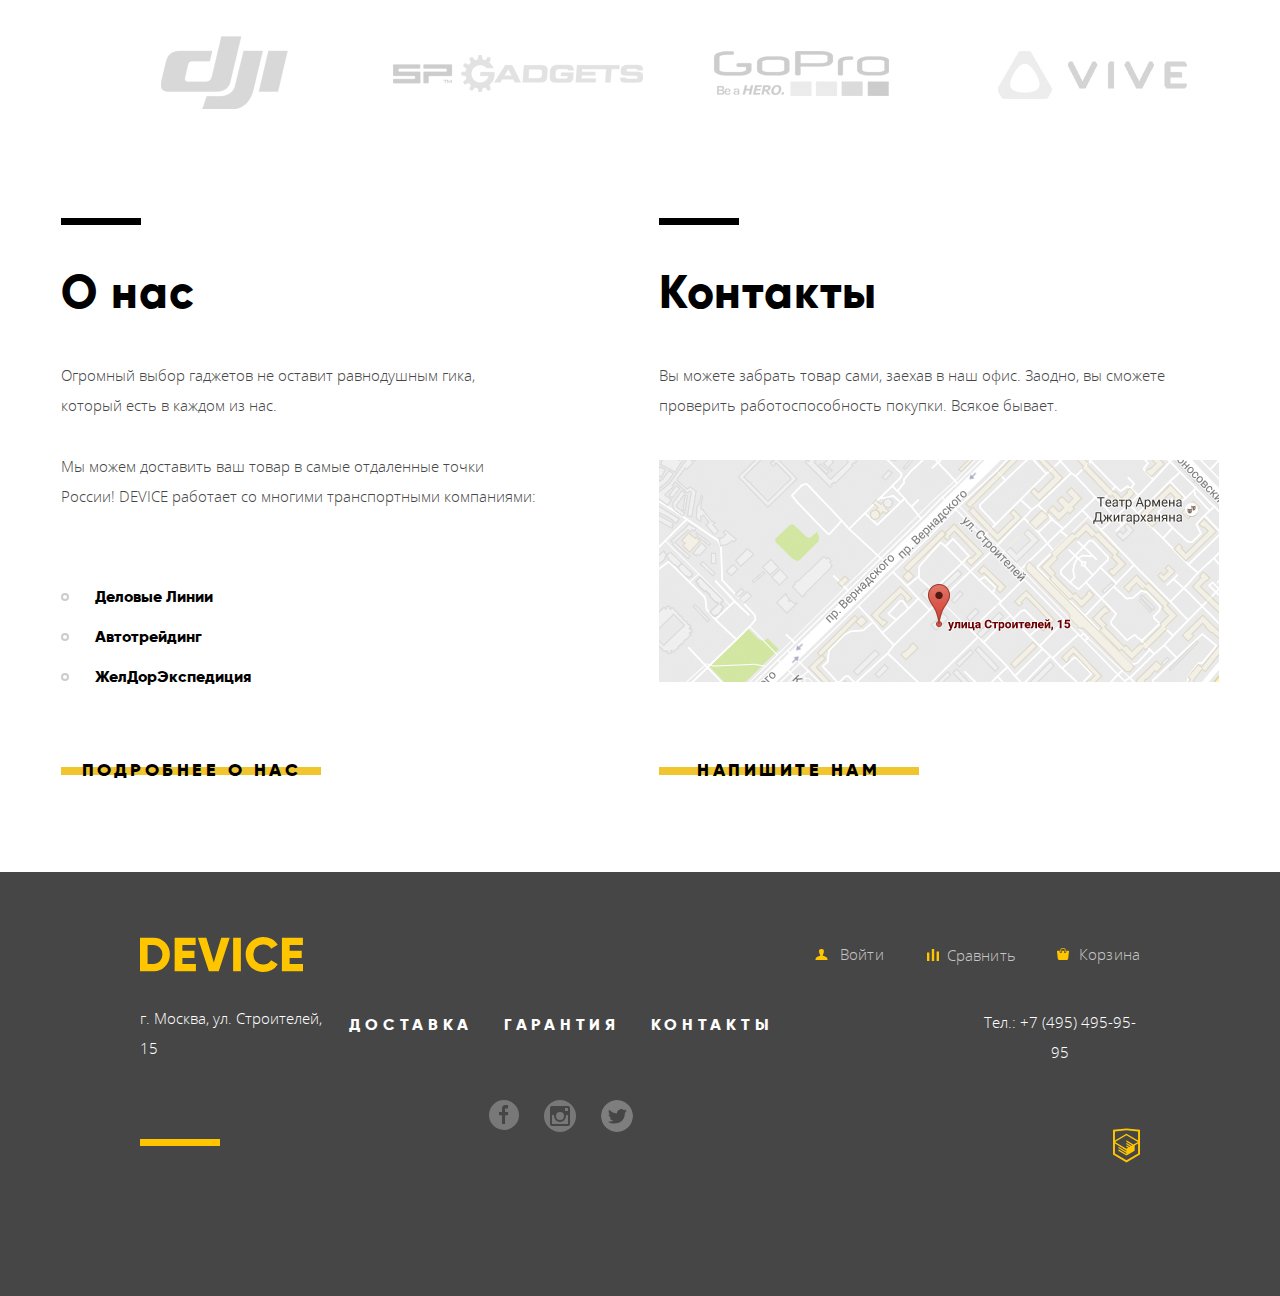
==== commit c0d0a22e: "---" ====
--- a/index.html
+++ b/index.html
@@ -64,7 +64,7 @@
   <div class="yellow-bar"></div>
 </header>
 <main class="page-main">
-  <div class="wrapper">
+  <div class="wrapper slider-wrapper">
     <h1 class="visually-hidden">Главная страница сайта Девайс</h1>
     <section class="catalog-item1">
       <div class="img-holder">
--- a/css/index.css
+++ b/css/index.css
@@ -107,7 +107,7 @@
 .carousel {
   position: absolute;
   left: 1087px;
-  top: 178px;
+  top: 186px;
 }
 
 .slider-radio {
@@ -342,9 +342,13 @@
   margin-top: 32px;
 }
 
+.slider-wrapper {
+  width: 1160px;
+}
+
 .page-main .wrapper {
   position: relative;
-  max-width: 1200px;
+  width: 1160px;
   padding: 0 82px;
 }
 
@@ -427,6 +431,7 @@
   justify-content: flex-start;
   flex-direction: column;
   width: 562px;
+  margin-left: auto;
 }
 
 .item-description-wrapper::before {
@@ -761,6 +766,7 @@
 }
 
 .catalog-popular {
+  width: 1201px;
   margin-left: auto;
   margin-right: auto;
   margin-top: 65px;
@@ -815,9 +821,13 @@
   font-size: 15px;
   letter-spacing: .15px;
   color: rgba(0,0,0,0.3);
-  background-color: inherit;
+  background-color: #f8e297;
   border: 0;
   outline: 1px solid transparent;
+}
+
+.search-form {
+  position: relative;
 }
 
 .search-form:before {
@@ -861,7 +871,7 @@
   position: absolute;
   display: block;
   left: 7px;
-  bottom: 2px;
+  bottom: 0;
   width: 397px;
   height: 2px;
   background-color: #000;
@@ -1234,6 +1244,7 @@
 .footer-user-activity .user-activity-list {
   max-width: 600px;
   margin-right: 0;
+  margin-left: 0;
 }
 
 .footer-user-activity ul {
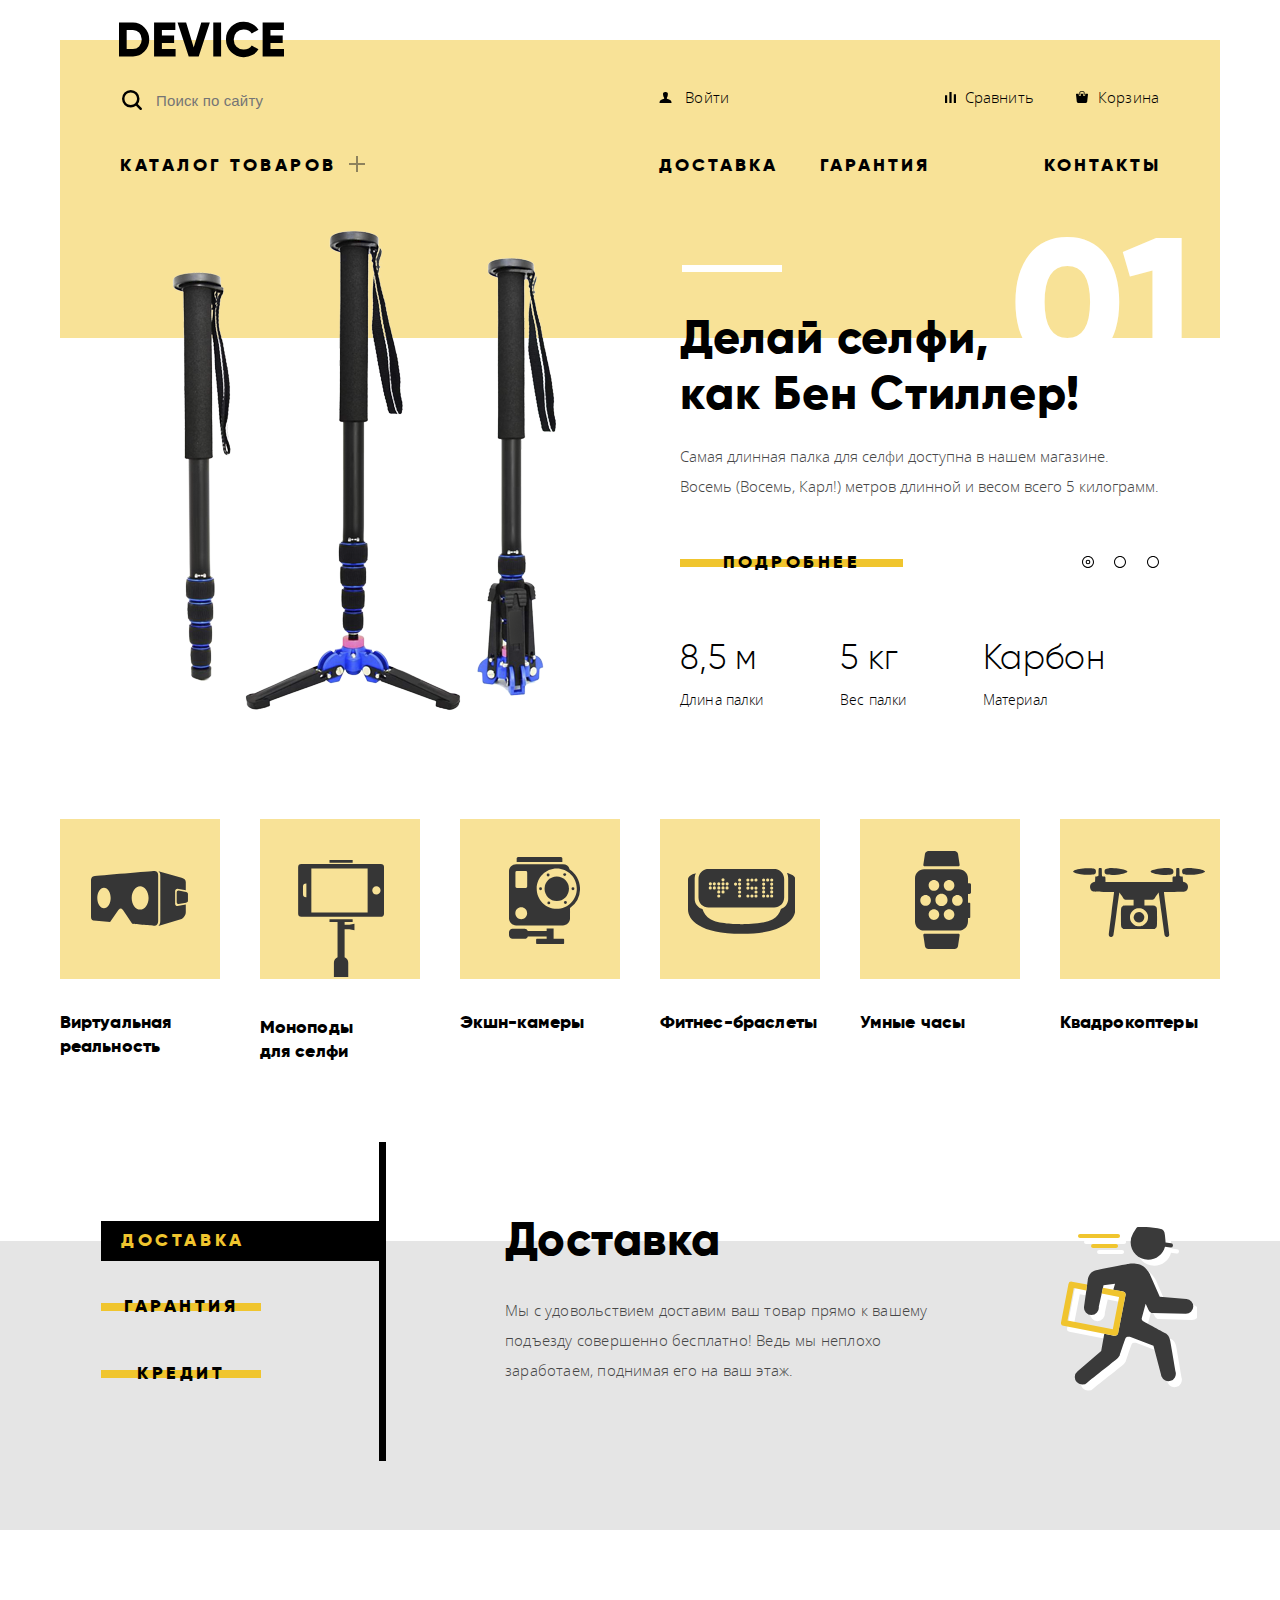
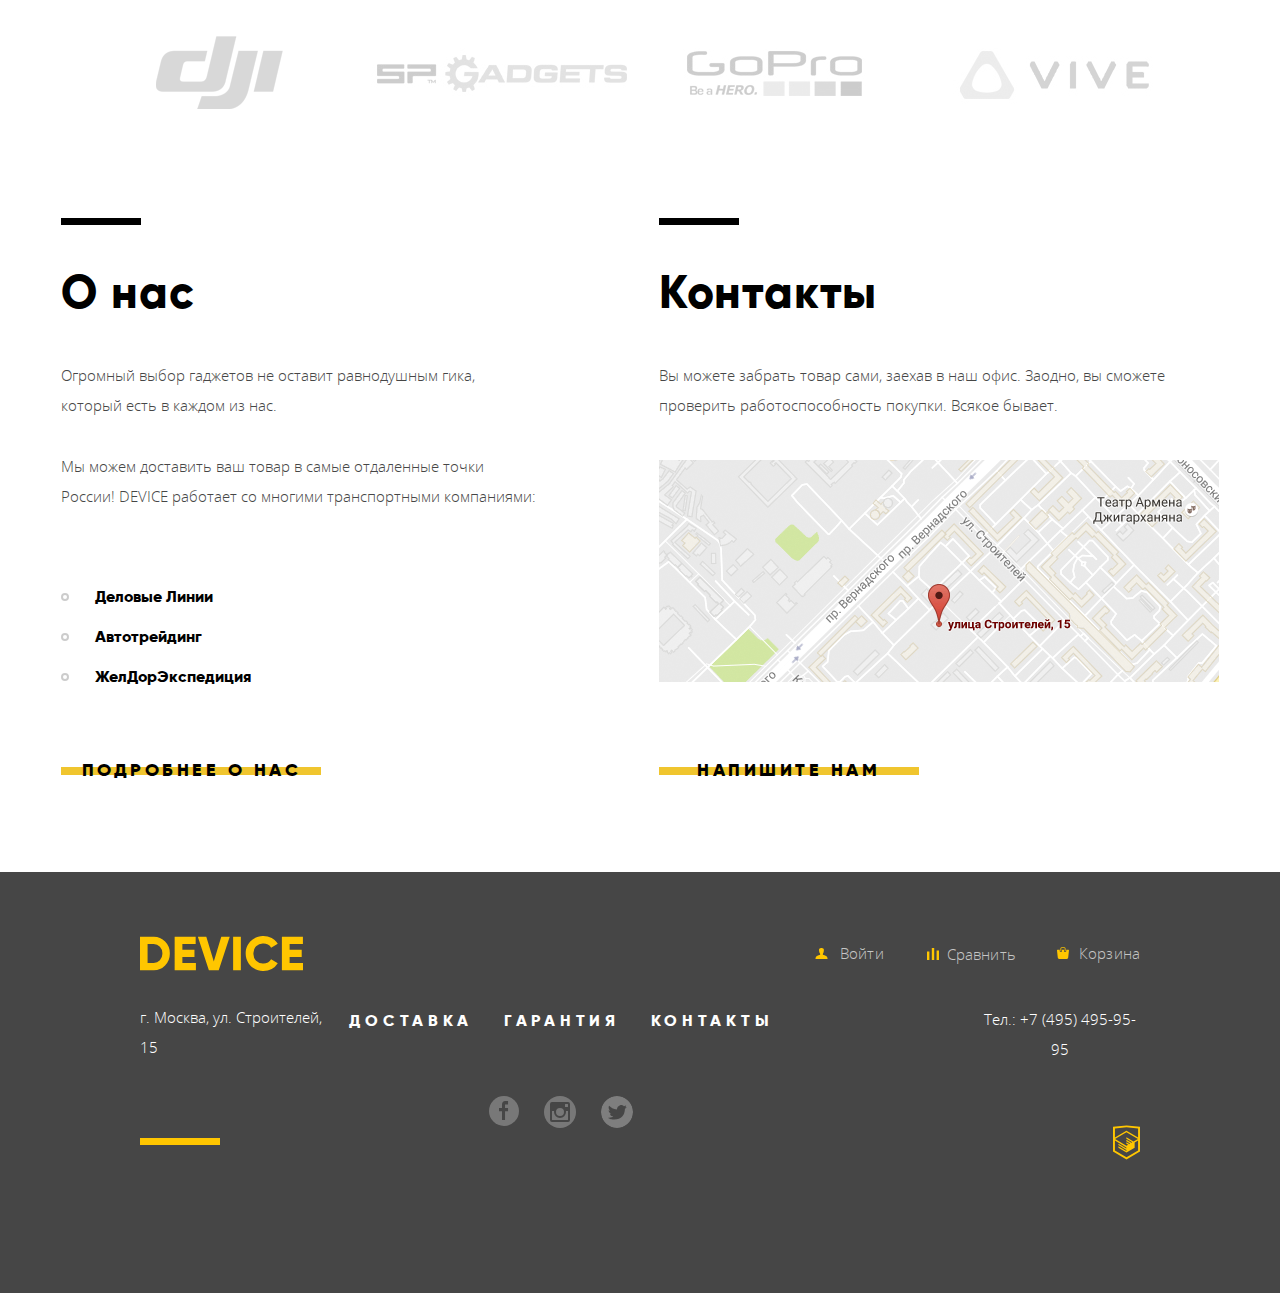
==== commit 988042fc: "final 2" ====
--- a/index.html
+++ b/index.html
@@ -3,7 +3,7 @@
 <head>
   <meta charset="utf-8">
   <title>HTML Academy: Девайс</title>
-  <link rel="stylesheet" href="css/index.css">
+  <link rel="stylesheet" href="css/styles.css">
   <link rel="stylesheet" href="css/normalize.css">
 </head>
 <body>
--- a/css/styles.css
+++ b/css/styles.css
@@ -0,0 +1,2480 @@
+
+@font-face {
+  font-family: 'Open Sans';
+  src: url('../fonts/web/opensans.woff2') format('woff2'), url('../fonts/web/opensans.woff') format('woff');
+  font-weight: normal;
+  font-style: normal;
+}
+
+@font-face {
+  font-family: 'Open Sans';
+  src: url('../fonts/web/opensanslight.woff2') format('woff2'), url('../fonts/web/opensanslight.woff') format('woff');
+  font-weight: 300;
+  font-style: normal;
+}
+
+@font-face {
+  font-family: 'Gilroy';
+  src: url('../fonts/web/gilroyextrabold.woff2') format('woff2'), url('../fonts/web/gilroyextrabold.woff') format('woff');
+  font-weight: 800;
+  font-style: normal;
+}
+
+@font-face {
+  font-family: 'Gilroy';
+  src: url('../fonts/web/gilroylight.woff2') format('woff2'), url('../fonts/web/gilroylight.woff') format('woff');
+  font-weight: 300;
+  font-style: normal;
+}
+
+body {
+  font-family: 'Open Sans', 'Arial', sans-serif;
+  padding-top: 40px;
+}
+
+li {
+  list-style-type: none;
+}
+
+a {
+  text-decoration:none;
+  color: #000000;
+}
+
+.wrapper {
+  max-width: 1440px;
+  margin: 0 auto;
+}
+
+.font-gilroy {
+  font-family: 'Gilroy', 'Arial', sans-serif;
+}
+
+.button {
+  font-family: 'Gilroy', sans-serif;
+  text-transform: uppercase;
+  text-align: center;
+  vertical-align: middle;
+  background-color: #f0c52e;
+  line-height: 1.33;
+  letter-spacing: 3.5px;
+  font-size: 18px;
+  font-weight: 800;
+  display: inline-block;
+  position: relative;
+  padding: 9px 14px;
+  border: none;
+  z-index: 1;
+}
+
+.button:active span {
+  opacity: 0.3;
+}
+
+.button:hover::before {
+  height: 0;
+}
+
+.button:hover::after {
+  height: 0;
+}
+
+.button span {
+  position: relative;
+  z-index: 1;
+}
+
+.button::before,
+.button::after {
+  content: '';
+  position: absolute;
+  left: 0;
+  height: 17px;
+  width: 100%;
+  z-index: 0;
+  background-color: white;
+  transition: height 0.25s ease-in-out;
+}
+
+.button::before {
+  top: 0;
+}
+
+.button::after {
+  bottom: 0;
+}
+
+.carousel {
+  position: absolute;
+  left: 1087px;
+  top: 186px;
+}
+
+.slider-radio {
+  display: none;
+}
+
+.slider-radio-1:checked+.slider-label-1,
+.slider-radio-2:checked+.slider-label-2,
+.slider-radio-3:checked+.slider-label-3 {
+  position: absolute;
+  width: 12px;
+  background: url(../img/svg/slider-button.svg) 50% 50% no-repeat;
+  height: 12px;
+  background-size: 12px 12px;
+}
+
+[type="checkbox"], [type="radio"] {
+  padding: 0;
+  box-sizing: border-box;
+}
+
+.slider-label {
+  position: absolute;
+  width: 12px;
+  height: 12px;
+  background: url(../img/svg/slider-button-empty.svg) 50% 50% no-repeat;
+  background-size: 12px 12px;
+  cursor: pointer;
+}
+
+.slider-label-1 {
+  left: -5px;
+}
+
+.slider-label-2 {
+  left:27px;
+}
+
+.slider-label-3 {
+  left: 60px;
+}
+
+.navigation {
+  display: flex;
+  flex-direction: column;
+  padding-top: 10px;
+}
+
+.navigation a:hover {
+  opacity: 0.6;
+}
+
+.navigation a:active {
+  opacity: 0.3;
+}
+
+.yellow-bar {
+  display: block;
+  width: 100%;
+  padding: 58px 0;
+  background-color: #f8e297;
+}
+
+.catalog-yellow-bar {
+  display: block;
+  width: 100%;
+  padding: 3px 0;
+  background-color: #f8e297;
+}
+
+.navigation button {
+  cursor: pointer;
+}
+
+.main-header-logo {
+  margin-top: -23px;
+  margin-left: -1px;
+}
+
+.main-header-logo:hover {
+  opacity: 0.6;
+}
+
+.main-header-logo:active {
+  opacity: 0.3;
+}
+
+.navigation-list {
+  display: flex;
+  justify-content: flex-start;
+  flex-direction: row;
+  order: 1;
+  width: 500px;
+}
+
+.plus {
+  display: inline-block;
+  vertical-align: initial;
+  width: 16px;
+  height: 16px;
+  margin: auto;
+  background-repeat: no-repeat;
+  background-image: url("../img/svg/plus.svg");
+  background-size: cover;
+}
+
+.main-navigation-wrapper {
+  display: flex;
+  justify-content: space-between;
+  align-items: center;
+  order: 1;
+  margin-top: 11px;
+}
+.navigation-catalog-list {
+  padding-left: 0;
+}
+
+.navigation-list a {
+  font-size: 18px;
+  font-weight: 800;
+  letter-spacing: 3px;
+  display: inline-block;
+  vertical-align: middle;
+  padding: 10px 0;
+}
+
+.navigation-delivery{
+  vertical-align: middle;
+  margin-right: 42px;
+}
+
+.navigation-warranty {
+  vertical-align: middle;
+  margin-right: 114px;
+}
+
+.navigation-contacts {
+  vertical-align: middle;
+  padding-left: 111px;
+  padding-right: 0;
+  margin-right: 0;
+}
+
+.white-header-line {
+  width: 116px;
+  height: 7px;
+  margin-left: auto;
+  margin-right: 265px;
+  margin-top: 105px;
+  background-color: white;
+}
+
+.header-decorative-item {
+  font-size: 215px;
+  font-weight: 800;
+  letter-spacing: 2.5px;
+  width: 166px;
+  height: 131px;
+  margin-bottom: -20px;
+  padding-top: 25px;
+  margin-right: 40px;
+  color: #ffffff;
+}
+
+.navigation-catalog-list {
+  position: relative;
+  padding-left: 0;
+}
+
+.catalog-sub-menu {
+  font-size: 15px;
+  font-weight: 300;
+  line-height: 2.4;
+  letter-spacing: 0.15px;
+  display: none;
+  flex-direction: row;
+  flex-wrap: wrap;
+  align-content: flex-start;
+  position: absolute;
+  left: -60px;
+  width: 1160px;
+  padding-left: 56px;
+  padding-bottom: 25px;
+  background-color: #f7e296;
+  box-sizing: border-box;
+}
+
+.catalog-sub-menu ul {
+  margin-top: 30px;
+  padding-left: 0;
+  margin-right: 50px;
+}
+
+.catalog-sub-menu ul:first-child {
+  padding-left: 0;
+}
+
+.navigation-catalog-list:hover .catalog-sub-menu {
+  display: flex;
+  z-index: 3;
+}
+
+.catalog-sub-menu li {
+  padding: 3px;
+}
+
+.catalog-sub-menu a:hover {
+  opacity: 0.6;
+}
+
+.catalog-sub-menu a:active {
+  opacity: 0.3;
+}
+
+.header-user-activity {
+  display: flex;
+  flex-wrap: wrap;
+  padding-left: 0;
+  margin-top: 4px;
+}
+
+.user-name-wrapper {
+  display: flex;
+  justify-content: center;
+  margin: auto;
+}
+
+.page-main {
+  display: flex;
+  flex-direction: column;
+  position: relative;
+  margin-top: 32px;
+}
+
+.slider-wrapper {
+  width: 1160px;
+}
+
+.page-main .wrapper {
+  position: relative;
+  max-width: 1200px;
+  padding: 0 82px;
+}
+
+.wrapper .catalog-item1,
+.wrapper .catalog-item2,
+.wrapper .catalog-item3{
+  display: flex;
+  flex-direction: row;
+  justify-content: space-between;
+}
+
+.catalog-item1,
+.catalog-item2,
+.catalog-item3 {
+  display: flex;
+  flex-direction: row;
+  flex-shrink: 0;
+  width: 1160px;
+  box-sizing: border-box;
+}
+
+.img-holder {
+  width: 384px;
+  box-sizing: border-box;
+}
+
+.catalog-item1::after {
+  content: '01';
+  right: 148px;
+}
+
+.catalog-item2::after {
+  content: '02';
+  right: 178px;
+}
+
+.catalog-item3::after {
+  content: '03';
+  right: 179px;
+}
+.catalog-item1::after,
+.catalog-item2::after,
+.catalog-item3::after {
+  font-family: 'Gilroy', sans-serif;
+  font-size: 182px;
+  font-weight: 800;
+  position: absolute;
+  top: -171px;
+  width: 166px;
+  height: 131px;
+  color: #ffffff;
+}
+
+.new-catalog-item {
+  display: block;
+  position: absolute;
+  right: 25px;
+  top: 25px;
+  width: 80px;
+  height: 80px;
+  background-image: url("../img/svg/new-catalog-item.svg");
+  transform: rotate(35deg);
+}
+
+.index-catalog-img1 {
+  margin-top: -143px;
+  margin-left: 90px;
+}
+
+.index-catalog-img2 {
+  margin-top: -100px;
+}
+
+.index-catalog-img3 {
+  margin-top: -10px;
+}
+
+.item-description-wrapper {
+  display: flex;
+  justify-content: flex-start;
+  flex-direction: column;
+  width: 562px;
+  margin-left: auto;
+}
+
+.item-description-wrapper::before {
+  content: '';
+  position: absolute;
+  top: -105px;
+  left: 682px;
+  width: 100px;
+  height: 7px;
+  background-color: white;
+}
+
+.catalog-item-description {
+  padding-left: 0;
+}
+.selfy-rod-description {
+  font-size: 15px;
+  font-weight: 300;
+  line-height: 2;
+  margin-top: 19px;
+  padding-bottom: 25px;
+  color: #464646;
+}
+
+.catalog-item-features span {
+  font-family: 'Open Sans', sans-serif;
+  font-size: 14px;
+  font-weight: 300;
+  line-height: 1.54;
+  letter-spacing: 0.13px;
+  margin-top: 8px;
+  color: #464646;
+}
+
+.add-title {
+  font-size: 47px;
+  font-weight: 800;
+  line-height: 1.19;
+  letter-spacing: 0.75px;
+  position: relative;
+  margin-top: -76px;
+  z-index: 1;
+}
+
+.catalog-item-features {
+  display: flex;
+  justify-content: space-between;
+  margin: 0;
+  padding-left: 0;
+  padding-right: 137px;
+}
+
+.item-feature {
+  display: flex;
+  flex-direction: column;
+  margin-top: 51px;
+  font-size: 34px;
+  font-weight: 300;
+  line-height: 1.33;
+  letter-spacing: 0.36px;
+}
+
+.detail-wrapper {
+  display: flex;
+  justify-content: space-between;
+  align-items: center;
+  width: 494px;
+  box-sizing: border-box;
+}
+
+.delivery-wrapper,
+.warranty-wrapper,
+.credit-wrapper {
+  display: flex;
+  margin-top: -25px;
+}
+
+.popular-items {
+  font-size: 18px;
+  font-weight: 800;
+  line-height: 1.33;
+  letter-spacing: 0.18px;
+  display: flex;
+  flex-wrap: wrap;
+  padding-left: 0;
+  box-sizing: border-box;
+}
+
+.popular-items li {
+  padding: 20px;
+}
+
+.popular-items p {
+  height: 15px;
+  font-size: 18px;
+  font-weight: 800;
+  line-height: 1.33;
+  letter-spacing: 0.18px;
+  margin-top: 32px;
+}
+
+.service-main {
+  margin-top: 154px;
+  background-color: #e5e5e5;
+}
+
+.service-main .wrapper{
+  display: flex;
+  padding-bottom: 53px;
+}
+
+.service-main strong {
+  font-size: 47px;
+  font-weight: 800;
+  line-height: 1.02;
+  letter-spacing: 0.47px;
+}
+
+.service-main p {
+  font-size: 15px;
+  font-weight: 300;
+  line-height: 2;
+  letter-spacing: 0.20px;
+  margin-top: 31px;
+  color: #464646;
+}
+
+.services-list {
+  display: flex;
+  flex-direction: column;
+  padding-top: 59px;
+  padding-bottom: 61px;
+  padding-left: 0;
+  margin-top: -99px;
+  margin-right: 119px;
+  margin-left: 19px;
+  border-right: 7px solid black;
+}
+
+.warranty-button,
+.delivery-button,
+.credit-button {
+  width: 160px;
+}
+
+.button .warranty-button {
+  padding-top: 3px;
+  padding-bottom: 3px;
+}
+
+.warranty-button::before,
+.warranty-button::after,
+.credit-button::before,
+.credit-button::after,
+.delivery-button::after{
+  background-color: #e5e5e5;
+}
+
+.service-main .button {
+  margin-right: 35px;
+}
+
+.service-main li {
+  margin: 0;
+  padding-top: 20px;
+  padding-bottom: 5px;
+}
+
+.services-active {
+  font-size: 18px;
+  font-weight: 800;
+  line-height: 1.33;
+  letter-spacing: 3.6px;
+  text-transform: uppercase;
+  text-align: left;
+  width: 278px;
+  height: 40px;
+  padding-right: 45px;
+  padding-left: 20px;
+  border: none;
+  color: #f0c52e;
+  background-color: #000000;
+}
+
+.partners-logos .wrapper {
+  display: flex;
+  justify-content: space-around;
+  padding-top: 94px;
+  padding-bottom: 94px;
+}
+
+.black-decorative-line {
+  width: 80px;
+  height: 7px;
+  background-color: black;
+}
+
+.about-main .about-wrapper{
+  display: flex;
+  justify-content: space-around;
+  max-width: 1286px;
+  margin: 0 auto;
+}
+
+.about-main p {
+  font-size: 15px;
+  font-weight: 300;
+  line-height: 2;
+  margin-top: 0;
+  color: #464646;
+}
+
+.about-title {
+  font-size: 46px;
+  font-weight: 800;
+  line-height: 1.02;
+  letter-spacing: 0.82px;
+  text-align: left;
+  margin: 44px 0;
+  color: #000000;
+}
+
+.delivery-item {
+  position: relative;
+}
+
+.about-delivery {
+  padding-left: 34px;
+  margin-top: 35px;
+}
+
+.about-delivery a {
+  font-size: 16px;
+  font-weight: 800;
+  line-height: 2.5;
+  color: #000000;
+}
+
+.about-item::before {
+  content: "";
+  position: absolute;
+  top: 16px;
+  left: -34px;
+  width: 4px;
+  height: 4px;
+  opacity: .2;
+  border-radius: 50%;
+  border: 2px solid #000;
+}
+
+.about-us-container {
+  display: flex;
+  flex-direction: column;
+}
+
+.about-us-container p {
+  margin-bottom: 31px;
+}
+
+.contacts {
+  display: flex;
+  flex-direction: column;
+}
+
+.map-img {
+  margin-top: 25px;
+}
+
+.map-img:hover {
+  cursor: pointer;
+  box-shadow: 0 10px 20px 0 rgba(4, 6, 6, 0.2);
+  transition-duration: 0.2s;
+  z-index: 2;
+}
+
+.contact-us-button,
+.about-us-button
+{
+  max-width: 250px;
+}
+
+.footer-wrapper {
+  display: flex;
+  flex-direction: column;
+}
+
+.service-footer {
+  display: flex;
+  flex-direction: column;
+  margin-top: 19px;
+}
+
+.services-type {
+  display: flex;
+  flex-direction: row;
+  margin-top: 7px;
+}
+
+.services-type li:hover {
+  opacity: 0.6;
+}
+
+.services-type li:active {
+  opacity: 0.3;
+}
+
+.social {
+  display: flex;
+  justify-content: center;
+  margin-top: 39px;
+}
+.social li {
+  padding: 5px;
+  opacity: 0.3;
+}
+
+.warranty-link {
+  margin-left: 15px;
+  margin-right: 15px;
+}
+
+.social li:hover {
+  opacity: 0.6;
+}
+
+.social li:active {
+  opacity: 0.1;
+}
+
+.service-footer ul {
+ padding-left: 0;
+}
+
+.catalog-popular {
+  width: 1201px;
+  margin-left: auto;
+  margin-right: auto;
+  margin-top: 65px;
+}
+
+.page-header {
+  max-width: 1160px;
+  margin-left: auto;
+  margin-right: auto;
+  padding-bottom: 30px;
+  padding-left: 60px;
+  padding-right: 61px;
+  background-color: #f8e297;
+  box-sizing: border-box;
+}
+
+.open-catalog {
+  vertical-align: text-bottom;
+  margin-left: 2px;
+  opacity: 0.5;
+  background-color: #f8e297;
+  border: none;
+}
+
+.user-activity-wrapper {
+  display: flex;
+  justify-content: space-between;
+}
+
+.user-name:hover,
+.compare:hover,
+.cart:hover,
+.login-button:hover{
+  opacity: 0.6;
+}
+
+.user-name:active,
+.compare:active,
+.cart:active,
+.login-button:active{
+  opacity: 0.3;
+}
+
+.search {
+  -webkit-box-sizing: border-box;
+  box-sizing: border-box;
+  position: relative;
+  padding-left: 36px;
+  width: 315px;
+  height: 50px;
+  font-family: "Open Sans Light","Arial",sans-serif;
+  font-size: 15px;
+  letter-spacing: .15px;
+  color: rgba(0,0,0,0.3);
+  background-color: #f8e297;
+  border: 0;
+  outline: 1px solid transparent;
+}
+
+.search-form {
+  position: relative;
+}
+
+.search-form:before {
+  content: '';
+  display: block;
+  position: absolute;
+  top: 15px;
+  left: 2px;
+  width: 20px;
+  height: 20px;
+  background-size: 18px 18px;
+  background: url(../img/svg/search.svg) 50% 50% no-repeat;
+  z-index: 10;
+}
+
+.search:focus {
+  outline: 0;
+
+}
+.focus-styles {
+  border-bottom: 2px solid black;
+}
+
+.search-button {
+  visibility: hidden;
+  position: relative;
+  cursor: pointer;
+  -webkit-box-sizing: border-box;
+  box-sizing: border-box;
+  width: 85px;
+  height: 50px;
+  border: 2px solid black;
+  background-color: transparent;
+  font-family: "Open Sans Light","Arial",sans-serif;
+  font-size: 15px;
+  letter-spacing: .15px;
+  color: black;
+}
+
+.search:focus ~ .bottom-line {
+  position: absolute;
+  display: block;
+  left: 7px;
+  bottom: 0;
+  width: 397px;
+  height: 2px;
+  background-color: #000;
+}
+
+.search:focus + .search-button {
+  visibility: visible;
+}
+
+.search:focus + .search-wrapper {
+  visibility: hidden;
+}
+
+.search:focus + .search-form {
+  border-bottom: 2px solid black;
+  opacity: 1;
+}
+
+.search-wrapper {
+  position: relative;
+}
+
+.search-button:active {
+  visibility: visible;
+}
+
+.search-button:hover {
+  background-color: black;
+  color: white;
+}
+.search-button:active span {
+  opacity: 0.3;
+}
+
+.user-name {
+  font-size: 15px;
+  font-weight: 300;
+  letter-spacing: 0.15px;
+  margin-left: 15px;
+  margin-right: 4px;
+}
+
+.user-name-link {
+  padding: 10px 5px 5px 15px;
+}
+
+.login-list {
+  display: flex;
+  position: relative;
+  margin-right: 26px;
+  box-sizing: border-box;
+}
+
+.compare-list {
+  position: relative;
+}
+
+.index-footer-login {
+  position: relative;
+  margin-right: 53px;
+}
+
+.user-name:before {
+  content: '';
+  position: absolute;
+  display: block;
+  left: 3px;
+  top: 12px;
+  width: 15px;
+  height: 15px;
+  background-image: url("../img/svg/user.svg");
+  background-size: cover;
+  background-repeat: no-repeat;
+}
+
+.compare-list-footer {
+  position: relative;
+  margin-right: 41px;
+}
+
+.cart-list {
+  position: relative;
+}
+
+.modal-login {
+  font-size: 15px;
+  font-weight: 300;
+  letter-spacing: 0.35px;
+  vertical-align: middle;
+  padding: 10px 5px 5px 5px;
+  background-color: #f8e297;
+  background-size: cover;
+  border: none;
+}
+
+.login-button {
+   padding-left: 30px;
+   margin-right: 179px;
+}
+
+.login-button:before {
+  content: '';
+  position: absolute;
+  display: block;
+  left: 3px;
+  top: 11px;
+  width: 15px;
+  height: 15px;
+  background-image: url("../img/svg/user.svg");
+  background-size: cover;
+  background-repeat: no-repeat;
+}
+
+.header-logoff {
+  font-size: 15px;
+  font-weight: 300;
+  letter-spacing: 0.15px;
+  margin-right: 29px;
+  margin-left: 3px;
+  padding: 10px 5px 5px 5px;
+  opacity: 0.3;
+  background-color: #f8e297;
+  border: none;
+}
+
+.header-logoff:hover {
+  opacity: 0.6;
+}
+
+.compare {
+  font-size: 15px;
+  font-weight: 300;
+  letter-spacing: 0.15px;
+  display: block;
+  margin-right: 29px;
+  padding: 10px 5px 5px 25px;
+  background-color: #f8e297;
+  border: none;
+}
+
+.compare:before {
+  content: '';
+  display: block;
+  position: absolute;
+  left: 5px;
+  top: 13px;
+  width: 11px;
+  height: 11px;
+  background-image: url("../img/svg/compare.svg");
+  background-size: cover;
+  background-repeat: no-repeat;
+}
+
+.cart {
+  font-size: 15px;
+  font-weight: 300;
+  letter-spacing: 0.15px;
+  display: inline-block;
+  padding: 10px 0 5px 30px;
+  vertical-align: middle;
+  background-color: #f8e297;
+  border: none;
+}
+
+.cart:before {
+  content: '';
+  display: block;
+  position: absolute;
+  left: 8px;
+  top: 12px;
+  width: 12px;
+  height: 12px;
+  background-image: url("../img/svg/cart.svg");
+  background-size: cover;
+  background-repeat: no-repeat;
+}
+
+.navigation-catalog-link {
+  letter-spacing: 3.5px;
+}
+
+.navigation-catalog-link,
+.navigation-contacts,
+.navigation-delivery,
+.navigation-warranty {
+  line-height: 1.33px;
+  letter-spacing: 3.5px;
+  font-size: 18px;
+  font-weight: 800;
+  display: inline-block;
+  text-transform: uppercase;
+  text-align: center;
+  background-color: #f8e297;
+  border: none;
+}
+
+.services-image {
+  display: inline-block;
+  min-height: 100%;
+  min-width: 136px;
+  margin-top: -76px;
+  margin-left: 134px;
+  background-repeat: no-repeat;
+  background-position: center;
+  background-size: contain;
+}
+
+.delivery-image {
+  background-image: url("../img/svg/delivery.svg");
+}
+.warranty-image {
+  background-image: url("../img/svg/warranty.svg");
+}
+.credit-image {
+  background-image: url("../img/svg/credit.svg");
+}
+
+.detail-link {
+  display: inline-block;
+  vertical-align: middle;
+  width: 195px;
+}
+
+.visually-hidden {
+  position: absolute;
+  width: 1px;
+  height: 1px;
+  margin: -1px;
+  border: 0;
+  padding: 0;
+  clip: rect(0 0 0 0);
+  overflow: hidden;
+}
+
+.popular-back {
+    display: inline-block;
+    width: 160px;
+    height: 160px;
+    background-color: #f8e297;
+}
+
+.popular-back:hover {
+  background-color: #f0c52e;
+}
+
+.popular-items li:active span,
+.popular-items li:active p {
+  opacity: 0.3;
+}
+
+.catalog-popular-img1 {
+  display: inline-block;
+  width: 97px;
+  height: 55px;
+  margin-top: 52px;
+  margin-left: 31px;
+  background-image: url("../img/svg/popular-1.svg");
+}
+.catalog-popular-img2 {
+  display: inline-block;
+  margin-top: 41px;
+  margin-left: 38px;
+  width: 86px;
+  height: 117px;
+  background-image: url("../img/svg/popular-2.svg");
+}
+.catalog-popular-img3{
+  display: inline-block;
+  margin-top: 38px;
+  margin-left: 49px;
+  width: 71px;
+  height: 87px;
+  background-image: url("../img/svg/popular-3.svg");
+}
+.catalog-popular-img4 {
+  display: inline-block;
+  width: 107px;
+  height: 65px;
+  margin-top: 50px;
+  margin-left: 28px;
+  background-image: url("../img/svg/popular-4.svg");
+}
+
+.catalog-popular-img5 {
+  display: inline-block;
+  width: 56px;
+  height: 98px;
+  margin-top: 32px;
+  margin-left: 55px;
+  background-image: url("../img/svg/popular-5.svg");
+
+}
+.catalog-popular-svg6 {
+  display: inline-block;
+  width: 132px;
+  height: 69px;
+  margin-top: 49px;
+  margin-left: 13px;
+  background-image: url("../img/svg/popular-6.svg");
+}
+
+.logo-DJI-color,
+.logo-SP-color,
+.logo-GoPro-color,
+.logo-Vive-color
+{
+  display: none;
+}
+
+.logo-DJI,
+.logo-SP,
+.logo-GoPro,
+.logo-Vive {
+  display: inline-block;
+  width: 260px;
+  height: 100px;
+}
+
+.logo-DJI {
+  background-image: url("../img/logo-1.png");
+}
+.logo-SP {
+  background-image: url("../img/logo-2.png");
+}
+.logo-GoPro {
+  background-image: url("../img/logo-3.png");
+}
+.logo-Vive {
+  background-image: url("../img/logo-4.png");
+}
+
+.logo-DJI:hover .logo-DJI-color,
+.logo-SP:hover .logo-SP-color,
+.logo-GoPro:hover .logo-GoPro-color,
+.logo-Vive:hover .logo-Vive-color {
+  display: block;
+}
+
+.page-footer {
+  margin-top: 80px;
+  padding-top: 59px;
+  color: white;
+  background-color: #464646;
+}
+
+.page-footer .wrapper {
+  display: flex ;
+  justify-content: space-between;
+  padding-left: 140px;
+  padding-right: 140px;
+  box-sizing: border-box;
+}
+
+.footer p {
+  font-weight: 300;
+  line-height: 2;
+}
+
+.footer-user-activity {
+  font-size: 15px;
+  font-weight: 300;
+  line-height: 2.4;
+  letter-spacing: 0.15px;
+  display: flex;
+  justify-content: flex-end;
+  color: rgba(255, 255, 255, 0.7);
+  box-sizing: border-box;
+}
+
+.footer-user-activity .user-activity-list {
+  max-width: 600px;
+  margin-right: 0;
+  margin-left: 0;
+}
+
+.footer-user-activity ul {
+  display: flex;
+  padding: 0;
+}
+
+.footer-side-holder {
+  display: flex;
+  padding-bottom: 50px;
+  margin-bottom: 50px;
+  padding-top: 2px;
+}
+
+.footer-user-activity button,
+.footer-user-activity a {
+  font-family: 'Open Sans', sans-serif;
+  font-size: 15px;
+  font-weight: 300;
+  line-height: 2.4;
+  letter-spacing: 0.15px;
+  border: none;
+  background-color: transparent;
+  cursor: pointer;
+  padding: 5px;
+  vertical-align: sub;
+}
+
+.footer-user-activity .cart-button {
+  padding-right: 0;
+}
+
+.footer-user-activity .logoff-footer {
+  padding-left: 9px;
+}
+
+.indent-collapse {
+  margin-right: 0;
+  padding-right: 0;
+}
+
+.contact-us{
+  max-width: 260px;
+}
+
+.about-us {
+  max-width: 232px;
+}
+
+.contact-us {
+  margin-top: 68px;
+}
+
+.about-us {
+  margin-top: 37px;
+}
+
+.user-activity-list {
+  margin: 0 auto;
+}
+
+.compare-button:before {
+  content: '';
+  display: block;
+  position: absolute;
+  left: -15px;
+  top: 17px;
+  width: 12px;
+  height: 12px;
+  background-image: url("../img/svg/compare-yellow.svg");
+  background-repeat: no-repeat;
+  background-size: cover;
+}
+.cart-button:before {
+  content: '';
+  display: block;
+  position: absolute;
+  left: -17px;
+  top: 16px;
+  width: 12px;
+  height: 12px;
+  background-image: url("../img/svg/cart-yellow.svg");
+  background-repeat: no-repeat;
+  background-size: cover;
+}
+
+.logoff-footer {
+  font-size: 17px;
+  font-weight: 300;
+  line-height: 2;
+  letter-spacing: 0.15px;
+  color: white;
+  opacity: 0.3;
+  border: none;
+  margin-right: 27px;
+}
+
+.footer-user-name{
+  margin-left: 15px;
+  margin-right: 10px;
+  font-size: 15px;
+  font-weight: 300;
+  padding-top: 2px ;
+  letter-spacing: 0.15px;
+}
+
+.footer-user-name:before {
+  content: '';
+  display: block;
+  position: absolute;
+  top: 15px;
+  left: 3px;
+  width: 15px;
+  height: 15px;
+  background-image: url("../img/svg/user-yellow.svg");
+  background-repeat: no-repeat;
+  background-size: cover;
+}
+
+.footer-login-button:before {
+  content: '';
+  display: block;
+  position: absolute;
+  left: -21px;
+  top: 15px;
+  width: 15px;
+  height: 15px;
+  background-image: url("../img/svg/user-yellow.svg");
+  background-size: cover;
+  background-repeat: no-repeat;
+}
+
+.logoff-footer:hover {
+  opacity: 0.7;
+}
+
+.footer-user-name {
+  padding: 5px 5px 5px 15px;
+  margin-right: 5px;
+}
+
+.footer-login-button,
+.cart-button,
+.compare-button,
+.footer-user-name {
+  color: rgba(255, 255, 255, 0.7)
+}
+
+.compare-button:hover,
+.footer-login-button:hover,
+.cart-button:hover,
+.footer-user-name:hover {
+  color: white;
+}
+
+.compare-button:hover:active,
+.footer-login-button:active,
+.cart-button:active,
+.footer-user-name:active {
+  opacity: 0.3;
+}
+
+.footer-user-name:hover::before,
+.compare-button:hover::before,
+.cart-button:hover::before {
+  opacity: 0.6;
+}
+
+.footer-user-name:active::before,
+.compare-button:active::before,
+.cart-button:active::before {
+  opacity: 0.4;
+}
+
+.compare-button {
+  font-size: 15px;
+  font-weight: 300;
+  letter-spacing: 0.15px;
+  margin-right: 12px;
+  display: inline-block;
+  vertical-align: middle;
+  padding-left: 7px;
+  padding-right: 7px;
+  border: none;
+}
+
+.footer-contacts {
+  display: flex;
+  flex-direction: column;
+  align-items: flex-end;
+  margin-top: 19px;
+  margin-left: 199px;
+}
+
+.academy-link {
+  margin-top: 31px;
+}
+
+.footer-contacts img:hover {
+  opacity: 0.6;
+}
+
+.footer-contacts img:active {
+  opacity: 0.3;
+}
+
+.phone-number {
+  font-weight: 300;
+  font-size: 15px;
+  line-height: 2;
+  text-align: right;
+  margin-top: 6px;
+}
+
+.footer-contacts a {
+  display: inline-block;
+  text-align: center;
+  margin-bottom: 30px;
+  color: white;
+}
+
+.service-footer li,
+.service-footer a {
+  color: white;
+}
+
+.services-type li {
+  text-transform: uppercase;
+  font-weight: 800;
+  line-height: 1.33;
+  letter-spacing: 4.7px;
+  padding: 5px;
+}
+
+.services-type a  {
+  padding: 7px 3px;
+}
+
+.footer-logo {
+  margin-top: 5px;
+  color: #f0c52e;
+}
+
+.footer-logo:hover {
+  opacity: 0.6;
+}
+
+.footer-logo:active {
+  opacity: 0.3;
+}
+
+.address {
+  margin-top: 28px;
+  font-size: 15px;
+  font-weight: 300;
+  line-height: 2;
+}
+
+.social-facebook {
+  display: inline-block;
+  width: 30px;
+  height: 30px;
+  background-repeat: no-repeat;
+  background-position: center;
+  background-image: url("../img/svg/facebook.svg");
+  background-color: #464646;
+  border-radius: 100%;
+  border: none;
+
+}
+.social-instagram {
+  display: inline-block;
+  width: 32px;
+  height: 32px;
+  margin-left: 15px;
+  margin-right: 15px;
+  background-image: url("../img/svg/instagram.svg");
+  background-repeat: no-repeat;
+  background-position: center;
+  background-color: #ebebeb;
+  border-radius: 100%;
+}
+
+.social-twitter {
+  display: inline-block;
+  width: 32px;
+  height: 32px;
+  background-image: url("../img/svg/twitter.svg");
+  background-repeat: no-repeat;
+  background-position: center;
+  border-radius: 100%;
+}
+
+.yellow-decorative-line {
+  width: 80px;
+  height: 7px;
+  margin-top: 61px;
+  background-color: #ffc600;
+}
+
+.modal {
+  position: fixed;
+  color: #000000;
+  box-shadow: 0 10px 20px 0 rgba(4, 6, 6, 0.2);
+  z-index: 2;
+}
+
+.contact-us-form  {
+  left: 50%;
+  top: 50%;
+  width: 760px;
+  height: 453px;
+  bottom: 10px;
+  margin-top: -325px;
+  margin-left: -480px;
+  padding: 98px 100px;
+  background-color: #ffffff;
+}
+
+.contact-us-form input[type="text"],
+.contact-us-form input[type="email"]{
+  border: none;
+  font: inherit;
+}
+
+.modal-close {
+  position: absolute;
+  right: 22px;
+  top: 22px;
+  width: 55px;
+  height: 55px;
+  background-color: transparent;
+  border: none;
+  opacity: 0.5;
+  cursor: pointer;
+}
+
+.modal-close:hover {
+  opacity: 1;
+}
+
+.modal-close:active {
+  opacity: 0.3;
+}
+
+.contact-us-form  label {
+  font-size: 18px;
+  font-weight: 800;
+  line-height: 1.33;
+}
+
+.contact-us-form input{
+  font-size: 14px;
+  line-height: 1.29;
+  color: rgba(70, 70, 70, 0.4);
+  background-color: #e5e5e5;
+}
+
+.mail-body {
+  max-width: 740px;
+}
+
+.name-email-wrapper {
+  display: flex;
+  justify-content: space-between;
+  max-width: 760px;
+}
+
+.name-email-wrapper input {
+  width: 340px;
+  height: 50px;
+  padding-left: 20px;
+  margin-top: 13px;
+  outline: #ffb97b;
+  background-color: #f2f2f2;
+}
+
+.name-email-wrapper .no-value {
+  background-color: #f6dada;
+}
+
+.name-email-wrapper input:hover {
+  background-color: #eaeaea;
+}
+
+.name-email-wrapper input:focus{
+  outline: solid 3px #ffb97b;
+  outline-offset: -1px;
+  opacity: 0.5;
+  background-color: #ffffff;
+}
+
+.contact-textarea-wrapper {
+  display: flex;
+  flex-direction: column;
+  margin-top: 35px;
+}
+
+.contact-textarea-wrapper textarea {
+  padding-top: 18px;
+  padding-left: 20px;
+  margin-top: 13px;
+  margin-bottom: 55px;
+  color: rgba(70, 70, 70, 0.4);
+  background-color: #f2f2f2;
+  border: none;
+}
+
+.contact-us-form  textarea:hover {
+  background-color: #eaeaea;
+}
+
+.contact-us-form  textarea:focus{
+  outline: solid 3px #ffb97b;
+  outline-offset: -1px;
+  opacity: 0.5;
+  background-color: #ffffff;
+}
+
+.contact-name-wrapper {
+  display: flex;
+  flex-direction: column;
+}
+
+.contact-email-wrapper {
+  display: flex;
+  flex-direction: column;
+}
+
+.modal-map {
+  top: 50%;
+  left: 50%;
+  width: 960px;
+  height: 559px;
+  margin-left: -480px;
+  margin-top: -280px;
+}
+
+.catalog-item {
+  margin-bottom: 47px;
+  width: 360px;
+}
+
+.catalog-item:nth-last-child(-n + 2) {
+  margin-bottom: 0;
+}
+
+.title-price-wrapper {
+  margin-top: 28px;
+}
+
+.catalog-item-title {
+  margin: 0;
+}
+
+.catalog-item-prise {
+  margin: 0;
+}
+
+.catalog-main ul {
+  margin-left: 0;
+  padding-left: 0;
+}
+
+.catalog-main h3 {
+  font-size: 16px;
+  font-weight: 800;
+  font-family: 'Gilroy', sans-serif;
+  z-index: 2;
+}
+
+.catalog-h1 {
+  padding-top: 38px;
+  padding-bottom: 7px;
+  margin: 0;
+  font-size: 47px;
+  font-weight: 800;
+  line-height: 1.02;
+  letter-spacing: 0.47px;
+}
+
+.catalog button {
+  width: 67px;
+  font-size: 14px;
+  background-color: #ebebeb;
+  border: none;
+}
+.catalog-item-image{
+  background-color: #ebebeb;
+}
+
+.nav-arrow {
+  width: 4px;
+  height: 7px;
+  padding-right: 15px;
+  padding-left: 15px;
+  object-fit: contain;
+}
+
+.filter-header {
+  letter-spacing: 3.2px;
+  text-transform: uppercase;
+  margin-top: 10px;
+  margin-right: 178px;
+}
+
+.divider {
+  display: inline-block;
+  height: 2px;
+  background-color: black;
+}
+
+.colour-h3 {
+  margin-top: 14px;
+  letter-spacing: 1px;
+}
+
+.arrow-down-link {
+  width: 11px;
+  height: 10px;
+  object-fit: contain;
+  padding: 5px 5px 5px 3px;
+  margin: 4px;
+  background-color: #ebebeb;
+  border: none;
+}
+
+.arrow-up-link {
+  width: 11px;
+  height: 10px;
+  object-fit: contain;
+  padding: 5px 3px 5px 5px;
+  margin: 4px;
+  opacity: 0.2;
+  background-color: #ebebeb;
+  border: none;
+}
+
+.arrow-up {
+  display: block;
+  width: 11px;
+  height: 10px;
+  background-image: url("../img/svg/icon-up-dir.svg");
+  background-repeat: no-repeat;
+}
+
+.arrow-down {
+  display: block;
+  width: 11px;
+  height: 10px;
+  background-image: url("../img/svg/icon-down-dir.svg");
+  background-repeat: no-repeat;
+}
+
+.arrow-up-link:hover,
+.arrow-down-link:hover {
+  opacity: 0.6
+}
+
+.arrow-up-link:active,
+.arrow-down-link:active{
+  opacity: 0.6
+}
+
+.pagination-item {
+  font-size: 16px;
+  font-weight: 800;
+  line-height: 1.5;
+  letter-spacing: 3.2px;
+  width: 9px;
+  opacity: 0.3;
+}
+
+.pagination-item:hover {
+  opacity: 0.6;
+}
+
+.pagination-item:active {
+  opacity: 1;
+}
+
+.pagination-item-current {
+  font-weight: 800;
+  line-height: 1.5;
+  font-size: 16px;
+  letter-spacing: 3.2px;
+  width: 9px;
+}
+
+.catalog-main {
+  display: block;
+}
+
+.catalog-body-wrapper {
+  display: flex;
+  justify-content: center;
+  width: 100%;
+  box-sizing: border-box;
+}
+
+.breadcrumbs-wrapper {
+  box-sizing: border-box;
+  display: flex;
+  flex-direction: column;
+  max-width: 1160px;
+  margin: 0px auto 30px;
+  padding-left: 60px;
+}
+
+.breadcrumbs {
+  display: flex;
+  align-items: center;
+  position: relative;
+}
+
+.breadcrumbs li {
+  padding: 0 30px 0 3px;
+}
+
+.breadcrumbs a {
+  font-size: 14px;
+  font-weight: 300;
+  line-height: 1.71;
+  letter-spacing: 0.14px;
+  width: 142px;
+  height: 14px;
+  opacity: 0.3;
+}
+
+.breadcrumbs li:not(:last-child)::after {
+  content: '';
+  position: absolute;
+  bottom: 2px;
+  width: 12px;
+  height: 12px;
+  background-image: url(../img/svg/nav-arrow.svg);
+  background-repeat: no-repeat;
+  margin-left: 15px;
+}
+
+.current-page {
+  font-size: 14px;
+  font-weight: 300;
+  line-height: 1.71;
+  letter-spacing: 0.14px;
+  width: 142px;
+  height: 14px;
+  opacity: 0.3;
+}
+
+.breadcrumbs a:hover {
+  opacity: 1;
+}
+.breadcrumbs li:last-child:hover a{
+  cursor: default;
+  opacity: 0.3;
+}
+.filters {
+  display: flex;
+  flex-grow: 1;
+  align-items: flex-end;
+  flex-direction: column;
+  min-width: 327px;
+  background-color: #ebebeb;
+  box-sizing: border-box;
+}
+
+.decorative-filter-wrapper {
+  display: flex;
+  justify-content: flex-end;
+  width: 100%;
+  padding-top: 18px;
+  padding-bottom: 9px;
+  background-color: #d9d9d9;
+}
+
+
+.filter-color {
+  margin-top: 5px;
+  margin-bottom: 30px;
+  box-sizing: border-box;
+}
+.filter-color li,
+.filter-bluetooth li {
+  font-size: 14px;
+  font-weight: 300;
+  line-height: 2.86;
+  letter-spacing: 0.14px;
+  padding-left: 39px;
+}
+
+.color-filter-item input,
+.filter-bluetooth input {
+  display: none;
+}
+
+.color-filter-item label,
+.filter-bluetooth label {
+  position: relative;
+  cursor: pointer;
+  -webkit-user-select: none;
+  user-select: none;
+}
+
+.color-filter-item label::before {
+  content: "";
+  position: absolute;
+  top: -4px;
+  left: -40px;
+  width: 27px;
+  height: 25px;
+  background: url(../img/svg/checkbox-off.svg) 0 50% no-repeat;
+}
+.color-filter-item input:checked+label::before {
+  background: url(../img/svg/checkbox-on.svg) 0 50% no-repeat;
+}
+
+.color-filter-item label:hover::before,
+.filter-bluetooth-item label:hover::before{
+  opacity: 0.6;
+}
+
+.color-filter-item label:active::before,
+.filter-bluetooth-item label:active::before{
+  opacity: 1;
+}
+
+.filters-h3 {
+  letter-spacing: 1.3px;
+  margin-bottom: 3px;
+  margin-top: 0;
+}
+
+.filter-bluetooth-item label {
+  font-size: 14px;
+  letter-spacing: 0.14px;
+}
+
+.filter-bluetooth-item label::before {
+  content: "";
+  position: absolute;
+  top: -4px;
+  left: -40px;
+  width: 26px;
+  height: 26px;
+  background: url(../img/svg/radio-off.svg) 0 50% no-repeat;
+}
+
+.filter-bluetooth-item input:checked+label::before {
+  background: url(../img/svg/radio-on.svg) 0 50% no-repeat;
+}
+
+.button-show {
+  width: 200px;
+  margin-top: 17px;
+}
+
+.button-show::before,
+.button-show::after {
+  background-color: #ebebeb;
+}
+
+.filters-wrapper {
+  display: flex;
+  flex-direction: column;
+  margin-top: 69px;
+  width: 42%;
+  max-width: 198px;
+  padding-right: 70px;
+  padding-left: 50px;
+}
+
+.price-h1 {
+  font-size: 18px;
+  font-weight: 800;
+  letter-spacing: 1.5px;
+  margin-top: 13px;
+  margin-bottom: 0;
+}
+
+.price-sorting {
+  display: inline-block;
+  position: relative;
+  height: 25px;
+}
+
+.price-sorting:before,
+.price-sorting:after{
+  position: absolute;
+  width: 10px;
+  height: 10px;
+  top: 0;
+  bottom: 0;
+}
+
+.range-controls {
+  position: relative;
+  height: 16px;
+  margin-bottom: 0;
+  padding-top: 37px;
+  padding-right: 0;
+  padding-left: 20px;
+  background-color: #ebebeb;
+  border-radius: 5px;
+}
+
+.range-controls .scale {
+  height: 2px;
+  background: #d7dcde;
+}
+
+.range-controls .bar {
+  width: 110px;
+  height: 2px;
+  background-color: #91c92f;
+}
+
+.range-controls .toggle {
+  position: absolute;
+  top: 27px;
+  left: 0;
+  width: 4px;
+  height: 4px;
+  padding: 0;
+  border: 8px solid #ffffff;
+  background-color: #ababab;
+  box-shadow: 0 2px 1px 0 #cfcfcf;
+  border-radius: 50%;
+  cursor: pointer;
+}
+
+.range-controls .toggle:active {
+  width: 5px;
+  height: 5px;
+}
+
+.range-controls .toggle-min {
+  left: 0;
+}
+
+.range-controls .toggle-max {
+  left: 110px;
+}
+
+.prise-value-wrapper {
+  display: flex;
+  justify-content: space-between;
+  flex-direction: row;
+  max-width: 145px;
+}
+.prise-value-wrapper span {
+  height: 12px;
+  opacity: 0.2;
+  font-size: 14px;
+  font-weight: 300;
+  text-align: center;
+}
+
+.cost-wrapper {
+  margin-bottom: 42px;
+}
+
+.catalog {
+  width: 100%;
+}
+
+.catalog-wrapper {
+  display: flex;
+  flex-direction: column;
+  align-items: flex-start;
+  flex-grow: 1;
+  position: relative;
+}
+
+.sorting {
+  display: flex;
+  justify-content: space-between;
+  padding-top: 10px;
+  padding-bottom: 11px;
+  background-color: #ebebeb;
+  box-sizing: border-box;
+}
+
+.sorting-container {
+  display: flex;
+  justify-content: space-between;
+  width: 833px;
+  box-sizing: border-box;
+  padding-left: 70px;
+}
+
+.sorting-wrapper {
+  display: flex;
+  flex-wrap: wrap;
+}
+
+.sorting-wrapper h3 {
+  text-transform: uppercase;
+  letter-spacing: 3.2px;
+  align-self: center;
+  margin-right: 26px;
+}
+
+.sorting-list {
+  display: flex;
+  align-items: center;
+}
+
+.sorting-list button {
+  width: 100%;
+  margin-left: 10px;
+  margin-right: 8px;
+  background-color: transparent;
+  box-sizing: border-box;
+}
+
+.sorting-button {
+  opacity: 0.3;
+  font-size: 14px;
+  line-height: 1.29;
+}
+
+.sorting-button:hover {
+  opacity: 0.6;
+}
+
+.current-sorting-button {
+  font-size: 14px;
+  line-height: 1.29;
+  color: #000000;
+}
+
+.updown-arrow-wrapper {
+  display: flex;
+  align-items: center;
+}
+.updown-arrow-wrapper button {
+  height: 100%;
+  width: 100%;
+}
+
+.arrow-down {
+  margin-left: 5px;
+}
+
+.catalog-item button {
+  font-size: 13px;
+  font-weight: 300;
+  text-align: center;
+  cursor: pointer;
+  width: 100%;
+  padding-top: 5px;
+  padding-bottom: 5px;
+  background-color: transparent;
+  opacity: 0.5;
+}
+
+.catalog-list-holder {
+  max-width: 833px;
+  padding: 52px 0 0 73px;
+  margin-right: auto;
+  box-sizing: border-box;
+}
+
+.catalog-list {
+  display: flex;
+  flex-wrap: wrap;
+  justify-content: space-between;
+  align-items: flex-start;
+  margin-bottom: 34px;
+  width: 100%;
+}
+
+.catalog-list h2 {
+  font-size: 18px;
+  font-weight: 800;
+  line-height: 1.33;
+  letter-spacing: 0.18px;
+}
+
+.catalog-list p {
+  font-size: 16px;
+  font-weight: 300;
+  line-height: 1.5;
+  letter-spacing: 0.16px;
+  margin-left: 10px;
+  color: #464646;
+}
+
+.title-price-wrapper {
+  display: flex;
+  justify-content: space-between;
+  width: 100%;
+  box-sizing: border-box;
+}
+
+.catalog-item-wrapper {
+  position: relative;
+}
+
+.catalog-item-hover {
+  display: flex;
+  position: absolute;
+  justify-content: center;
+  flex-direction: column;
+  align-items: center;
+  left: 0;
+  top: 0;
+  width: 100%;
+  height: 100%;
+  opacity: 0;
+}
+
+.catalog-item-hover:hover {
+  opacity: 1;
+  z-index: 1;
+}
+
+.catalog-item-hover:hover + img  {
+  opacity: 0.7;
+}
+
+.add-button {
+  font-family: 'Gilroy', sans-serif;
+  line-height: 1.33;
+  letter-spacing: 3.6px;
+  font-size: 18px;
+  font-weight: 800;
+  text-transform: uppercase;
+  display: inline-block;
+  position: relative;
+  text-align: center;
+  vertical-align: middle;
+  padding: 9px 14px;
+  background-color: transparent;
+  border: none;
+  z-index: 1;
+}
+
+.add-button:hover::before {
+  height: 25px;
+}
+
+.add-button:hover::after {
+  height: 25px;
+}
+
+.add-button span {
+  position: relative;
+  z-index: 3;
+}
+
+.add-button::before,
+.add-button::after {
+  content: '';
+  position: absolute;
+  left: 0;
+  height: 5px;
+  width: 100%;
+  z-index: 2;
+  background-color: #f0c52e;
+  transition: height 0.25s ease-in-out;
+}
+
+.add-button::before {
+  top: 16px;
+}
+
+.add-button::after {
+  bottom: 16px;
+}
+
+.catalog-item-hover button:hover {
+  opacity: 1;
+}
+
+.catalog-item-hover button:active {
+  opacity: 0.2
+}
+
+.pagination {
+  margin-left: 71px;
+  margin-right: 52px;
+  margin-bottom: 77px;
+  background-color: #ebebeb;
+}
+
+.pagination-inner {
+  display: flex;
+  justify-content: space-between;
+  position: relative;
+}
+
+.pagination-wrapper {
+  box-sizing: border-box;
+  max-width: 885px;
+  margin: 0 0 77px;
+}
+
+.pagination-button-back,
+.pagination-button-forward {
+  font-size: 16px;
+  font-weight: 800;
+  line-height: 1.5;
+  letter-spacing: 3.2px;
+  text-align: center;
+  text-transform: uppercase;
+  display: inline-block;
+  width: 17%;
+  padding: 23px 18px;
+  border: none;
+  box-sizing: border-box;
+}
+
+.pagination-button-back:hover,
+.pagination-button-forward:hover {
+  background-color: #d9d9d9;
+}
+
+.pagination-button-back:active,
+.pagination-button-forward:active {
+  color: rgba(0, 0, 0, 0.3);
+  background-color: #d9d9d9;
+}
+
+.pagination button:active {
+
+}
+
+.pagination-list {
+  display: flex;
+  margin-top: 25px;
+}
+
+.pagination-list li{
+  font-size: 16px;
+  font-weight: 800;
+  line-height: 1.5;
+  letter-spacing: 3.2px;
+  text-align: left;
+  margin-right: 15px;
+  margin-left: 15px;
+}
+
+label {
+  display: inline;
+}
+
+.regular-checkbox {
+  display: none;
+}
+
+.regular-checkbox + label {
+  display: inline-block;
+  position: relative;
+  padding: 9px;
+  background-color: #fafafa;
+  border: 1px solid #cacece;
+  box-shadow: 0 1px 2px rgba(0,0,0,0.05), inset 0px -15px 10px -12px rgba(0,0,0,0.05);
+  border-radius: 3px;
+}
+
+.regular-checkbox + label:active, .regular-checkbox:checked + label:active {
+  box-shadow: 0 1px 2px rgba(0,0,0,0.05), inset 0px 1px 3px rgba(0,0,0,0.1);
+}
+
+.regular-checkbox:checked + label {
+  background-color: #e9ecee;
+  border: 1px solid #adb8c0;
+  box-shadow: 0 1px 2px rgba(0,0,0,0.05), inset 0px -15px 10px -12px rgba(0,0,0,0.05), inset 15px 10px -12px rgba(255,255,255,0.1);
+  color: #99a1a7;
+}
+
+.regular-checkbox:checked + label:after {
+  content: '\2714';
+  position: absolute;
+  font-size: 14px;
+  top: 0;
+  left: 3px;
+  color: #99a1a7;
+}
+
+.big-checkbox + label {
+  padding: 18px;
+}
+
+.big-checkbox:checked + label:after {
+  font-size: 28px;
+  left: 6px;
+}
+
+.tag {
+  font-family: Arial, sans-serif;
+  font-weight: bold;
+  text-transform: uppercase;
+  display: block;
+  float: left;
+  position: relative;
+  width: 200px;
+  top: 5px;
+}
+
+.button-holder {
+  float: left;
+}
+
+.catalog-footer {
+  margin-top: 0;
+}
+
+@keyframes shake {
+  10%, 90% {
+    transform: translate3d(-1px, 0, 0);
+  }
+
+  20%, 80% {
+    transform: translate3d(2px, 0, 0);
+  }
+
+  30%, 50%, 70% {
+    transform: translate3d(-4px, 0, 0);
+  }
+
+  40%, 60% {
+    transform: translate3d(4px, 0, 0);
+  }
+}
+
+.modal-error {
+  animation-name: shake;
+  animation-duration: 0.6s;
+}
+
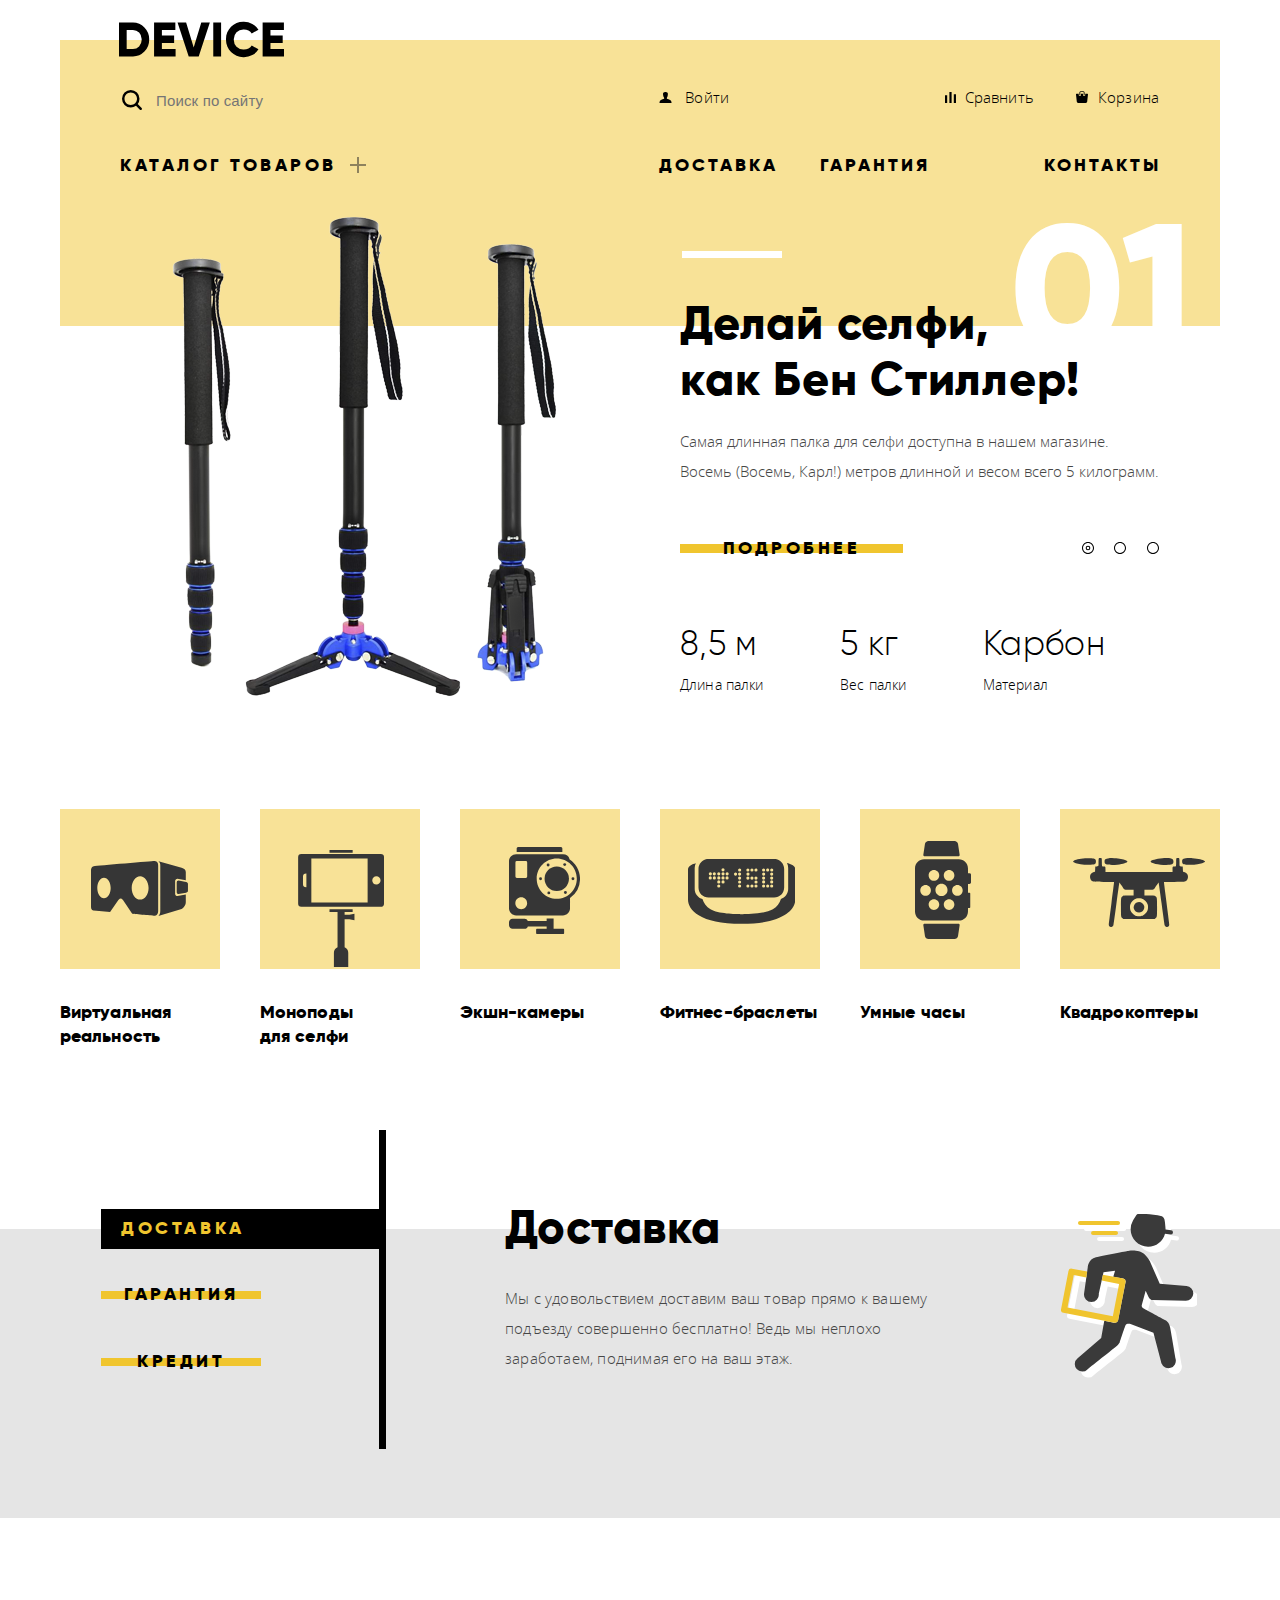
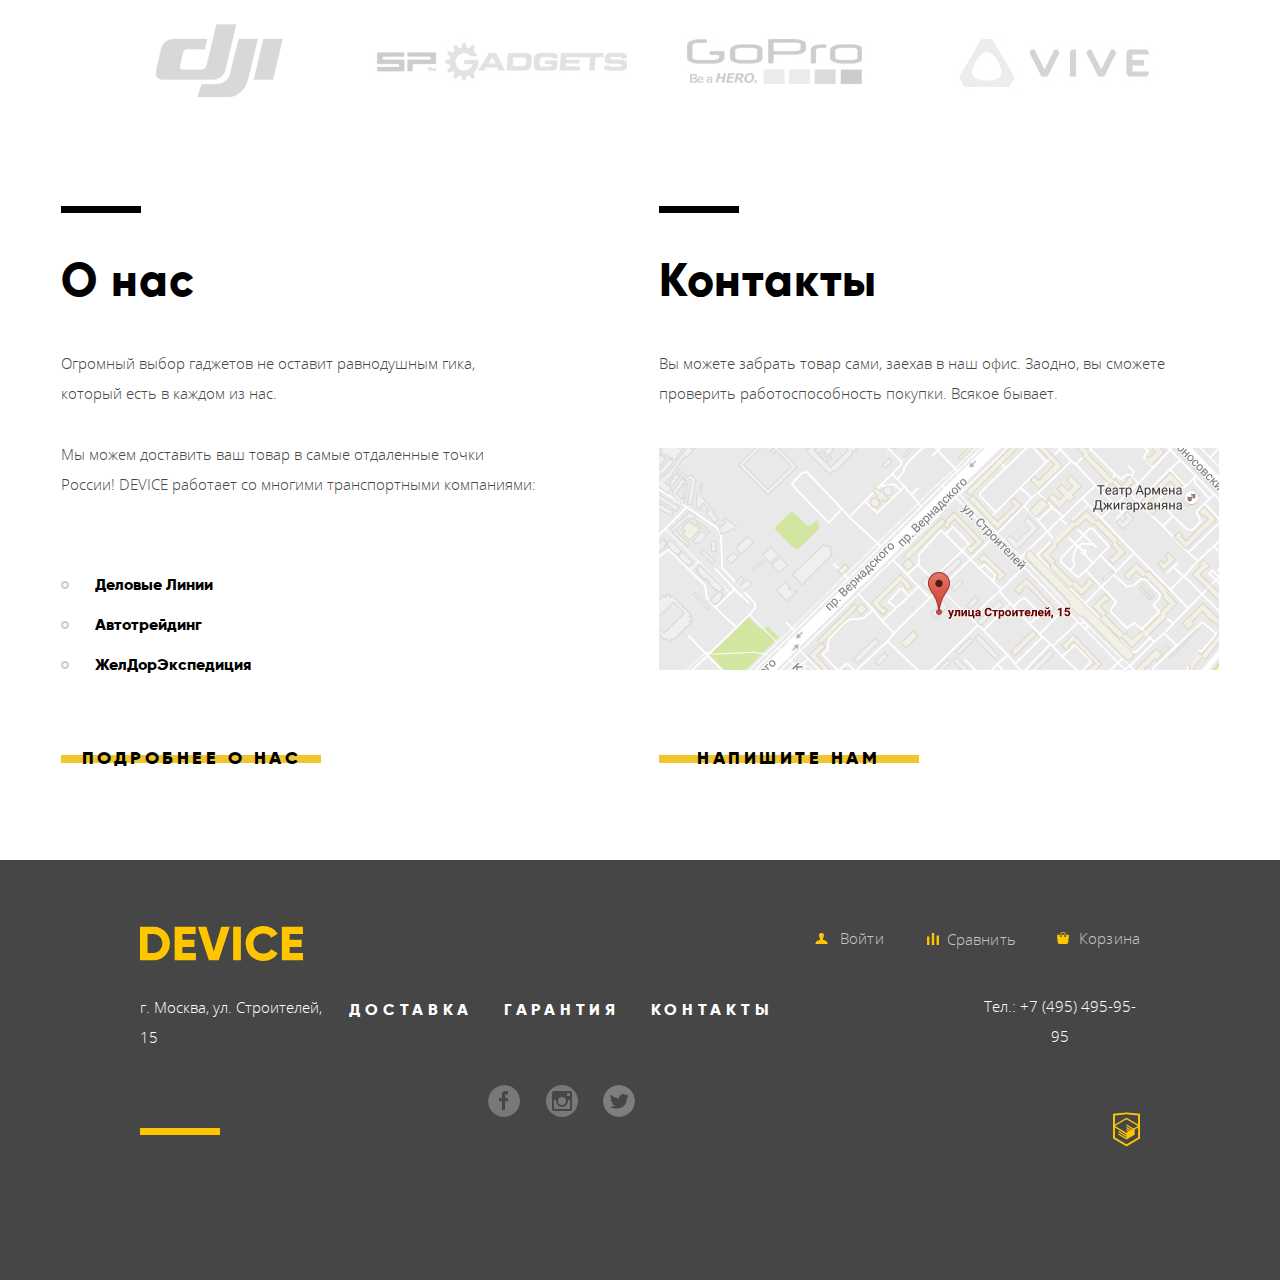
==== commit 1d691f53: "savepoint ( some criteria are met )" ====
--- a/index.html
+++ b/index.html
@@ -16,7 +16,7 @@
       <ul class="navigation-catalog-list">
         <li class="navigation-catalog">
           <a class="navigation-catalog-link font-gilroy" href="catalog.html">Каталог товаров</a>
-          <button class="open-catalog"><img class="plus" src="img/svg/plus.svg" alt="Кнопка +"></button>
+          <button class="open-catalog"><img class="plus" src="img/svg/plus.svg" alt="Кнопка +" width="18" height="18"></button>
         </li>
         <li class="catalog-sub-menu">
           <ul>
@@ -162,29 +162,29 @@
   <section class="catalog-popular">
     <h3 class="visually-hidden">Популярные разделы каталога</h3>
     <ul class="popular-items font-gilroy">
-      <li>
-        <a class="popular-back" href="#"><span class="catalog-popular-img1"></span></a>
-        <a href="#"><p>Виртуальная <br> реальность</p></a>
-      </li>
-      <li>
-        <a class="popular-back" href="http://localhost:63342/547245-device-26/catalog.html#"><span class="catalog-popular-img2"></span></a>
-        <a href="#"><p>Моноподы <br> для селфи</p></a>
-      </li>
-      <li>
-        <a class="popular-back" href="#"><span class="catalog-popular-img3"></span></a>
-        <a href="#"><p>Экшн-камеры</p></a>
-      </li>
-      <li>
-        <a class="popular-back" href="#"><span class="catalog-popular-img4"></span></a>
-        <a href="#"><p>Фитнес-браслеты</p></a>
-      </li>
-      <li>
-        <a class="popular-back" href="#"><span class="catalog-popular-img5"></span></a>
-        <a href="#"><p>Умные часы</p></a>
-      </li>
-      <li>
-        <a class="popular-back" href="#"><span class="catalog-popular-svg6"></span></a>
-        <a href="#"><p>Квадрокоптеры</p></a>
+      <li class="popular-item">
+        <a class="popular-back" href="#"><span class="popular-img catalog-popular-img1"></span></a>
+        <a href="#"><p class="popular-title">Виртуальная <br> реальность</p></a>
+      </li>
+      <li class="popular-item">
+        <a class="popular-back" href="http://localhost:63342/547245-device-26/catalog.html#"><span class="popular-img catalog-popular-img2"></span></a>
+        <a href="#"><p class="popular-title">Моноподы <br> для селфи</p></a>
+      </li>
+      <li class="popular-item">
+        <a class="popular-back" href="#"><span class="popular-img catalog-popular-img3"></span></a>
+        <a href="#"><p class="popular-title">Экшн-камеры</p></a>
+      </li>
+      <li class="popular-item">
+        <a class="popular-back" href="#"><span class="popular-img catalog-popular-img4"></span></a>
+        <a href="#"><p class="popular-title">Фитнес-браслеты</p></a>
+      </li>
+      <li class="popular-item">
+        <a class="popular-back" href="#"><span class="popular-img catalog-popular-img5"></span></a>
+        <a href="#"><p class="popular-title">Умные часы</p></a>
+      </li>
+      <li class="popular-item">
+        <a class="popular-back" href="#"><span class="popular-img catalog-popular-svg6"></span></a>
+        <a href="#"><p class="popular-title">Квадрокоптеры</p></a>
       </li>
     </ul>
   </section>
@@ -297,7 +297,7 @@
           <button class="button font-gilroy" type="submit">
             <span class="send-form">Отправить</span>
           </button>
-          <button class="contact-modal-close modal-close" type="button"><img src="img/svg/modal-close.svg" alt="Закрыть форму доставки"></button>
+          <button class="contact-modal-close modal-close" type="button"><img src="img/svg/modal-close.svg" alt="Закрыть форму доставки" width="55" height="55"></button>
         </form>
       </section>
     </div>
@@ -306,14 +306,14 @@
     <h2 class="visually-hidden">Как до нас добраться</h2>
     <iframe src="https://www.google.com/maps/embed?pb=!1m18!1m12!1m3!1d1998.5991043705228!2d30.320889251501498!3d59.938794181787244!2m3!1f0!2f0!3f0!3m2!1i1024!2i768!4f13.1!3m3!1m2!1s0x4696310fca5ba729%3A0xea9c53d4493c879f!2z0JHQvtC70YzRiNCw0Y8g0JrQvtC90Y7RiNC10L3QvdCw0Y8g0YPQuy4sIDE5LCDQodCw0L3QutGCLdCf0LXRgtC10YDQsdGD0YDQsywg0KDQvtGB0YHQuNGPLCAxOTExODY!5e0!3m2!1sru!2sua!4v1571322288331!5m2!1sru!2sua"
       width="960" height="559" style="border:0;" allowfullscreen=""></iframe>
-    <button class="modal-close map-modal-close"><img src="img/svg/modal-close.svg" alt="Кнопка закрытия увеличеной карты"></button>
+    <button class="modal-close map-modal-close"><img src="img/svg/modal-close.svg" alt="Кнопка закрытия увеличеной карты" width="55" height="55"></button>
   </section>
 </main>
 <footer class="page-footer">
   <div class="wrapper">
     <div class="footer-wrapper">
       <a href="index.html">
-        <img class="footer-logo" src="img/svg/logo-footer.svg" alt="«Логотип магазина Девайс»">
+        <img class="footer-logo" src="img/svg/logo-footer.svg" alt="«Логотип магазина Девайс»" width="163" height="35">
       </a>
       <p class="address">г. Москва, ул. Строителей, 15</p>
       <span class="yellow-decorative-line"></span>
--- a/css/styles.css
+++ b/css/styles.css
@@ -32,10 +32,6 @@
   padding-top: 40px;
 }
 
-li {
-  list-style-type: none;
-}
-
 a {
   text-decoration:none;
   color: #000000;
@@ -54,13 +50,13 @@
   font-family: 'Gilroy', sans-serif;
   text-transform: uppercase;
   text-align: center;
-  vertical-align: middle;
   background-color: #f0c52e;
   line-height: 1.33;
   letter-spacing: 3.5px;
   font-size: 18px;
   font-weight: 800;
   display: inline-block;
+  vertical-align: middle;
   position: relative;
   padding: 9px 14px;
   border: none;
@@ -167,7 +163,7 @@
 .yellow-bar {
   display: block;
   width: 100%;
-  padding: 58px 0;
+  padding: 53px 0;
   background-color: #f8e297;
 }
 
@@ -205,10 +201,9 @@
 
 .plus {
   display: inline-block;
-  vertical-align: initial;
+  vertical-align: middle;
   width: 16px;
   height: 16px;
-  margin: auto;
   background-repeat: no-repeat;
   background-image: url("../img/svg/plus.svg");
   background-size: cover;
@@ -219,10 +214,6 @@
   justify-content: space-between;
   align-items: center;
   order: 1;
-  margin-top: 11px;
-}
-.navigation-catalog-list {
-  padding-left: 0;
 }
 
 .navigation-list a {
@@ -275,6 +266,7 @@
 .navigation-catalog-list {
   position: relative;
   padding-left: 0;
+  margin-top: 16px;
 }
 
 .catalog-sub-menu {
@@ -339,7 +331,11 @@
   display: flex;
   flex-direction: column;
   position: relative;
-  margin-top: 32px;
+  margin-top: 30px;
+}
+
+.page-main li {
+  list-style-type: none;
 }
 
 .slider-wrapper {
@@ -354,7 +350,7 @@
 
 .wrapper .catalog-item1,
 .wrapper .catalog-item2,
-.wrapper .catalog-item3{
+.wrapper .catalog-item3 {
   display: flex;
   flex-direction: row;
   justify-content: space-between;
@@ -534,11 +530,11 @@
 }
 
 .service-main {
-  margin-top: 154px;
+  margin-top: 157px;
   background-color: #e5e5e5;
 }
 
-.service-main .wrapper{
+.service-main .wrapper {
   display: flex;
   padding-bottom: 53px;
 }
@@ -586,7 +582,7 @@
 .warranty-button::after,
 .credit-button::before,
 .credit-button::after,
-.delivery-button::after{
+.delivery-button::after {
   background-color: #e5e5e5;
 }
 
@@ -629,7 +625,7 @@
   background-color: black;
 }
 
-.about-main .about-wrapper{
+.about-main .about-wrapper {
   display: flex;
   justify-content: space-around;
   max-width: 1286px;
@@ -708,8 +704,7 @@
 }
 
 .contact-us-button,
-.about-us-button
-{
+.about-us-button {
   max-width: 250px;
 }
 
@@ -721,7 +716,7 @@
 .service-footer {
   display: flex;
   flex-direction: column;
-  margin-top: 19px;
+  margin-top: 23px;
 }
 
 .services-type {
@@ -769,23 +764,31 @@
   width: 1201px;
   margin-left: auto;
   margin-right: auto;
-  margin-top: 65px;
+  margin-top: 69px;
 }
 
 .page-header {
   max-width: 1160px;
   margin-left: auto;
   margin-right: auto;
-  padding-bottom: 30px;
+  padding-bottom: 16px;
   padding-left: 60px;
   padding-right: 61px;
   background-color: #f8e297;
   box-sizing: border-box;
 }
 
+.page-header li {
+  list-style-type: none;
+}
+
 .open-catalog {
-  vertical-align: text-bottom;
-  margin-left: 2px;
+  display: inline-block;
+  vertical-align: middle;
+  width: 18px;
+  height: 18px;
+  padding: 0;
+  margin: 0 0 5px 8px;
   opacity: 0.5;
   background-color: #f8e297;
   border: none;
@@ -799,14 +802,14 @@
 .user-name:hover,
 .compare:hover,
 .cart:hover,
-.login-button:hover{
+.login-button:hover {
   opacity: 0.6;
 }
 
 .user-name:active,
 .compare:active,
 .cart:active,
-.login-button:active{
+.login-button:active {
   opacity: 0.3;
 }
 
@@ -1030,8 +1033,8 @@
   font-weight: 300;
   letter-spacing: 0.15px;
   display: inline-block;
+  vertical-align: middle;
   padding: 10px 0 5px 30px;
-  vertical-align: middle;
   background-color: #f8e297;
   border: none;
 }
@@ -1051,17 +1054,19 @@
 
 .navigation-catalog-link {
   letter-spacing: 3.5px;
+  padding: 10px 0;
 }
 
 .navigation-catalog-link,
 .navigation-contacts,
 .navigation-delivery,
 .navigation-warranty {
-  line-height: 1.33px;
+  line-height: 1.33;
   letter-spacing: 3.5px;
   font-size: 18px;
   font-weight: 800;
   display: inline-block;
+  vertical-align: middle;
   text-transform: uppercase;
   text-align: center;
   background-color: #f8e297;
@@ -1069,7 +1074,7 @@
 }
 
 .services-image {
-  display: inline-block;
+  display: block;
   min-height: 100%;
   min-width: 136px;
   margin-top: -76px;
@@ -1107,47 +1112,55 @@
 }
 
 .popular-back {
-    display: inline-block;
-    width: 160px;
-    height: 160px;
-    background-color: #f8e297;
+  display: inline-block;
+  vertical-align: middle;
+  width: 160px;
+  height: 160px;
+  background-color: #f8e297;
 }
 
 .popular-back:hover {
   background-color: #f0c52e;
 }
 
-.popular-items li:active span,
-.popular-items li:active p {
+.popular-item:active span,
+.popular-item:active p {
   opacity: 0.3;
 }
 
 .catalog-popular-img1 {
   display: inline-block;
+  vertical-align: middle;
   width: 97px;
   height: 55px;
   margin-top: 52px;
   margin-left: 31px;
   background-image: url("../img/svg/popular-1.svg");
 }
+
 .catalog-popular-img2 {
   display: inline-block;
+  vertical-align: middle;
   margin-top: 41px;
   margin-left: 38px;
   width: 86px;
   height: 117px;
   background-image: url("../img/svg/popular-2.svg");
 }
-.catalog-popular-img3{
+
+.catalog-popular-img3 {
   display: inline-block;
+  vertical-align: middle;
   margin-top: 38px;
   margin-left: 49px;
   width: 71px;
   height: 87px;
   background-image: url("../img/svg/popular-3.svg");
 }
+
 .catalog-popular-img4 {
   display: inline-block;
+  vertical-align: middle;
   width: 107px;
   height: 65px;
   margin-top: 50px;
@@ -1157,15 +1170,17 @@
 
 .catalog-popular-img5 {
   display: inline-block;
+  vertical-align: middle;
   width: 56px;
   height: 98px;
   margin-top: 32px;
   margin-left: 55px;
   background-image: url("../img/svg/popular-5.svg");
-
-}
+}
+
 .catalog-popular-svg6 {
   display: inline-block;
+  vertical-align: middle;
   width: 132px;
   height: 69px;
   margin-top: 49px;
@@ -1176,8 +1191,7 @@
 .logo-DJI-color,
 .logo-SP-color,
 .logo-GoPro-color,
-.logo-Vive-color
-{
+.logo-Vive-color {
   display: none;
 }
 
@@ -1186,6 +1200,7 @@
 .logo-GoPro,
 .logo-Vive {
   display: inline-block;
+  vertical-align: middle;
   width: 260px;
   height: 100px;
 }
@@ -1212,9 +1227,13 @@
 
 .page-footer {
   margin-top: 80px;
-  padding-top: 59px;
+  padding-top: 56px;
   color: white;
   background-color: #464646;
+}
+
+.page-footer li {
+  list-style-type: none;
 }
 
 .page-footer .wrapper {
@@ -1435,7 +1454,7 @@
   display: flex;
   flex-direction: column;
   align-items: flex-end;
-  margin-top: 19px;
+  margin-top: 21px;
   margin-left: 199px;
 }
 
@@ -1460,7 +1479,7 @@
 }
 
 .footer-contacts a {
-  display: inline-block;
+  display: block;
   text-align: center;
   margin-bottom: 30px;
   color: white;
@@ -1484,7 +1503,7 @@
 }
 
 .footer-logo {
-  margin-top: 5px;
+  margin-top: 10px;
   color: #f0c52e;
 }
 
@@ -1505,8 +1524,9 @@
 
 .social-facebook {
   display: inline-block;
-  width: 30px;
-  height: 30px;
+  vertical-align: middle;
+  width: 33px;
+  height: 33px;
   background-repeat: no-repeat;
   background-position: center;
   background-image: url("../img/svg/facebook.svg");
@@ -1517,6 +1537,7 @@
 }
 .social-instagram {
   display: inline-block;
+  vertical-align: middle;
   width: 32px;
   height: 32px;
   margin-left: 15px;
@@ -1530,6 +1551,7 @@
 
 .social-twitter {
   display: inline-block;
+  vertical-align: middle;
   width: 32px;
   height: 32px;
   background-image: url("../img/svg/twitter.svg");
@@ -1550,6 +1572,18 @@
   color: #000000;
   box-shadow: 0 10px 20px 0 rgba(4, 6, 6, 0.2);
   z-index: 2;
+}
+
+@keyframes bounce {
+  0%   { transform: translateY(-2000px); }
+  70%  { transform: translateY(30px);    }
+  90%  { transform: translateY(-10px);   }
+  100% { transform: translateY(0);       }
+}
+
+.modal-show {
+  animation-name: bounce;
+  animation-duration: 0.5s;
 }
 
 .contact-us-form  {
@@ -1565,7 +1599,7 @@
 }
 
 .contact-us-form input[type="text"],
-.contact-us-form input[type="email"]{
+.contact-us-form input[type="email"] {
   border: none;
   font: inherit;
 }
@@ -1596,7 +1630,7 @@
   line-height: 1.33;
 }
 
-.contact-us-form input{
+.contact-us-form input {
   font-size: 14px;
   line-height: 1.29;
   color: rgba(70, 70, 70, 0.4);
@@ -1732,7 +1766,7 @@
   background-color: #ebebeb;
   border: none;
 }
-.catalog-item-image{
+.catalog-item-image {
   background-color: #ebebeb;
 }
 
@@ -1752,7 +1786,7 @@
 }
 
 .divider {
-  display: inline-block;
+  display: block;
   height: 2px;
   background-color: black;
 }
@@ -1805,7 +1839,7 @@
 }
 
 .arrow-up-link:active,
-.arrow-down-link:active{
+.arrow-down-link:active {
   opacity: 0.6
 }
 
@@ -1838,6 +1872,10 @@
   display: block;
 }
 
+.catalog-main li {
+  list-style-type: none;
+}
+
 .catalog-body-wrapper {
   display: flex;
   justify-content: center;
@@ -1850,7 +1888,7 @@
   display: flex;
   flex-direction: column;
   max-width: 1160px;
-  margin: 0px auto 30px;
+  margin: 0 auto 30px;
   padding-left: 60px;
 }
 
@@ -1898,7 +1936,7 @@
 .breadcrumbs a:hover {
   opacity: 1;
 }
-.breadcrumbs li:last-child:hover a{
+.breadcrumbs li:last-child:hover a {
   cursor: default;
   opacity: 0.3;
 }
@@ -1958,24 +1996,25 @@
   height: 25px;
   background: url(../img/svg/checkbox-off.svg) 0 50% no-repeat;
 }
+
 .color-filter-item input:checked+label::before {
   background: url(../img/svg/checkbox-on.svg) 0 50% no-repeat;
 }
 
 .color-filter-item label:hover::before,
-.filter-bluetooth-item label:hover::before{
+.filter-bluetooth-item label:hover::before {
   opacity: 0.6;
 }
 
 .color-filter-item label:active::before,
-.filter-bluetooth-item label:active::before{
+.filter-bluetooth-item label:active::before {
   opacity: 1;
 }
 
 .filters-h3 {
   letter-spacing: 1.3px;
-  margin-bottom: 3px;
-  margin-top: 0;
+  margin-bottom: 0px;
+  margin-top: 18px;
 }
 
 .filter-bluetooth-item label {
@@ -2027,12 +2066,13 @@
 
 .price-sorting {
   display: inline-block;
+  vertical-align: middle;
   position: relative;
   height: 25px;
 }
 
 .price-sorting:before,
-.price-sorting:after{
+.price-sorting:after {
   position: absolute;
   width: 10px;
   height: 10px;
@@ -2095,6 +2135,7 @@
   flex-direction: row;
   max-width: 145px;
 }
+
 .prise-value-wrapper span {
   height: 12px;
   opacity: 0.2;
@@ -2155,7 +2196,7 @@
 
 .sorting-list button {
   width: 100%;
-  margin-left: 10px;
+  margin-left: 13px;
   margin-right: 8px;
   background-color: transparent;
   box-sizing: border-box;
@@ -2204,7 +2245,7 @@
 
 .catalog-list-holder {
   max-width: 833px;
-  padding: 52px 0 0 73px;
+  padding: 54px 0 0 73px;
   margin-right: auto;
   box-sizing: border-box;
 }
@@ -2263,7 +2304,7 @@
   z-index: 1;
 }
 
-.catalog-item-hover:hover + img  {
+.catalog-item-hover:hover + img {
   opacity: 0.7;
 }
 
@@ -2275,9 +2316,9 @@
   font-weight: 800;
   text-transform: uppercase;
   display: inline-block;
+  vertical-align: middle;
   position: relative;
   text-align: center;
-  vertical-align: middle;
   padding: 9px 14px;
   background-color: transparent;
   border: none;
@@ -2353,6 +2394,7 @@
   text-align: center;
   text-transform: uppercase;
   display: inline-block;
+  vertical-align: middle;
   width: 17%;
   padding: 23px 18px;
   border: none;
@@ -2379,7 +2421,7 @@
   margin-top: 25px;
 }
 
-.pagination-list li{
+.pagination-list li {
   font-size: 16px;
   font-weight: 800;
   line-height: 1.5;
@@ -2399,22 +2441,23 @@
 
 .regular-checkbox + label {
   display: inline-block;
+  vertical-align: middle;
   position: relative;
   padding: 9px;
   background-color: #fafafa;
   border: 1px solid #cacece;
-  box-shadow: 0 1px 2px rgba(0,0,0,0.05), inset 0px -15px 10px -12px rgba(0,0,0,0.05);
+  box-shadow: 0 1px 2px rgba(0,0,0,0.05), inset 0 -15px 10px -12px rgba(0,0,0,0.05);
   border-radius: 3px;
 }
 
 .regular-checkbox + label:active, .regular-checkbox:checked + label:active {
-  box-shadow: 0 1px 2px rgba(0,0,0,0.05), inset 0px 1px 3px rgba(0,0,0,0.1);
+  box-shadow: 0 1px 2px rgba(0,0,0,0.05), inset 0 1px 3px rgba(0,0,0,0.1);
 }
 
 .regular-checkbox:checked + label {
   background-color: #e9ecee;
   border: 1px solid #adb8c0;
-  box-shadow: 0 1px 2px rgba(0,0,0,0.05), inset 0px -15px 10px -12px rgba(0,0,0,0.05), inset 15px 10px -12px rgba(255,255,255,0.1);
+  box-shadow: 0 1px 2px rgba(0,0,0,0.05), inset 0 -15px 10px -12px rgba(0,0,0,0.05), inset 15px 10px -12px rgba(255,255,255,0.1);
   color: #99a1a7;
 }
 
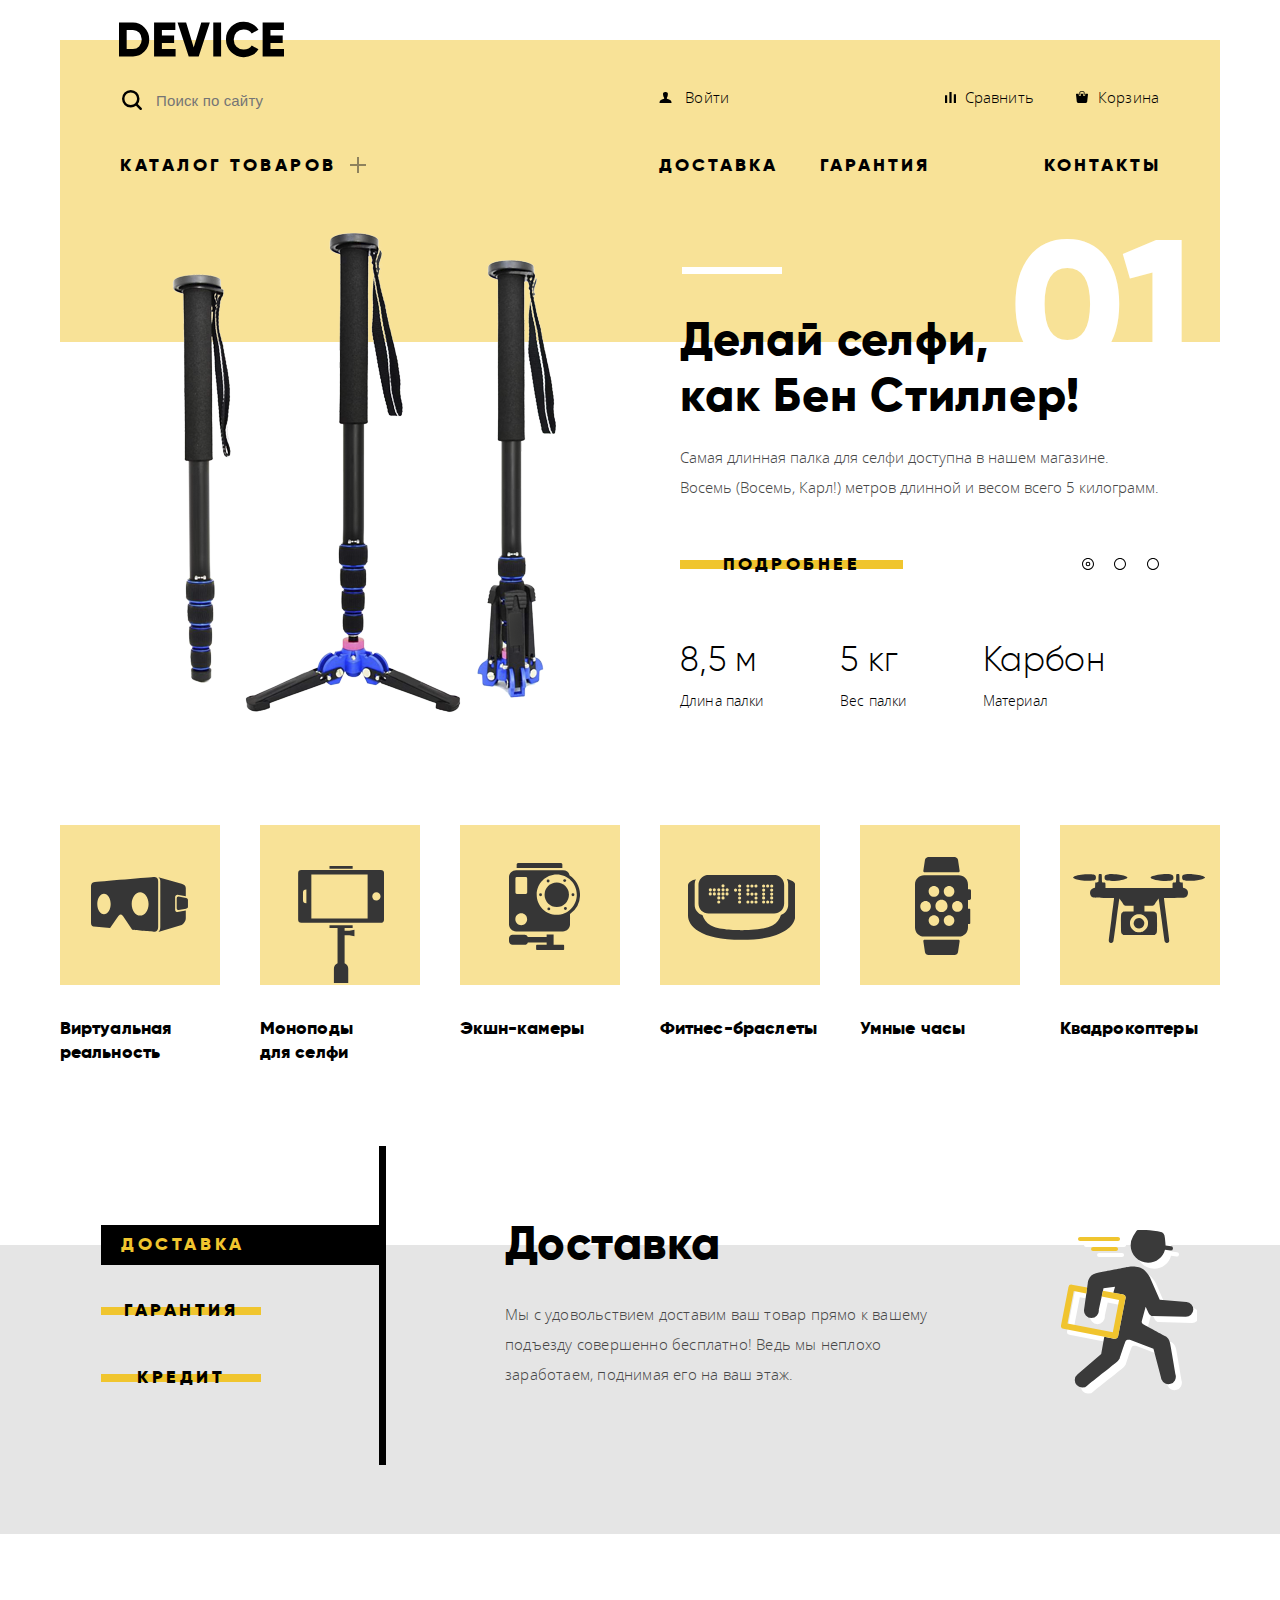
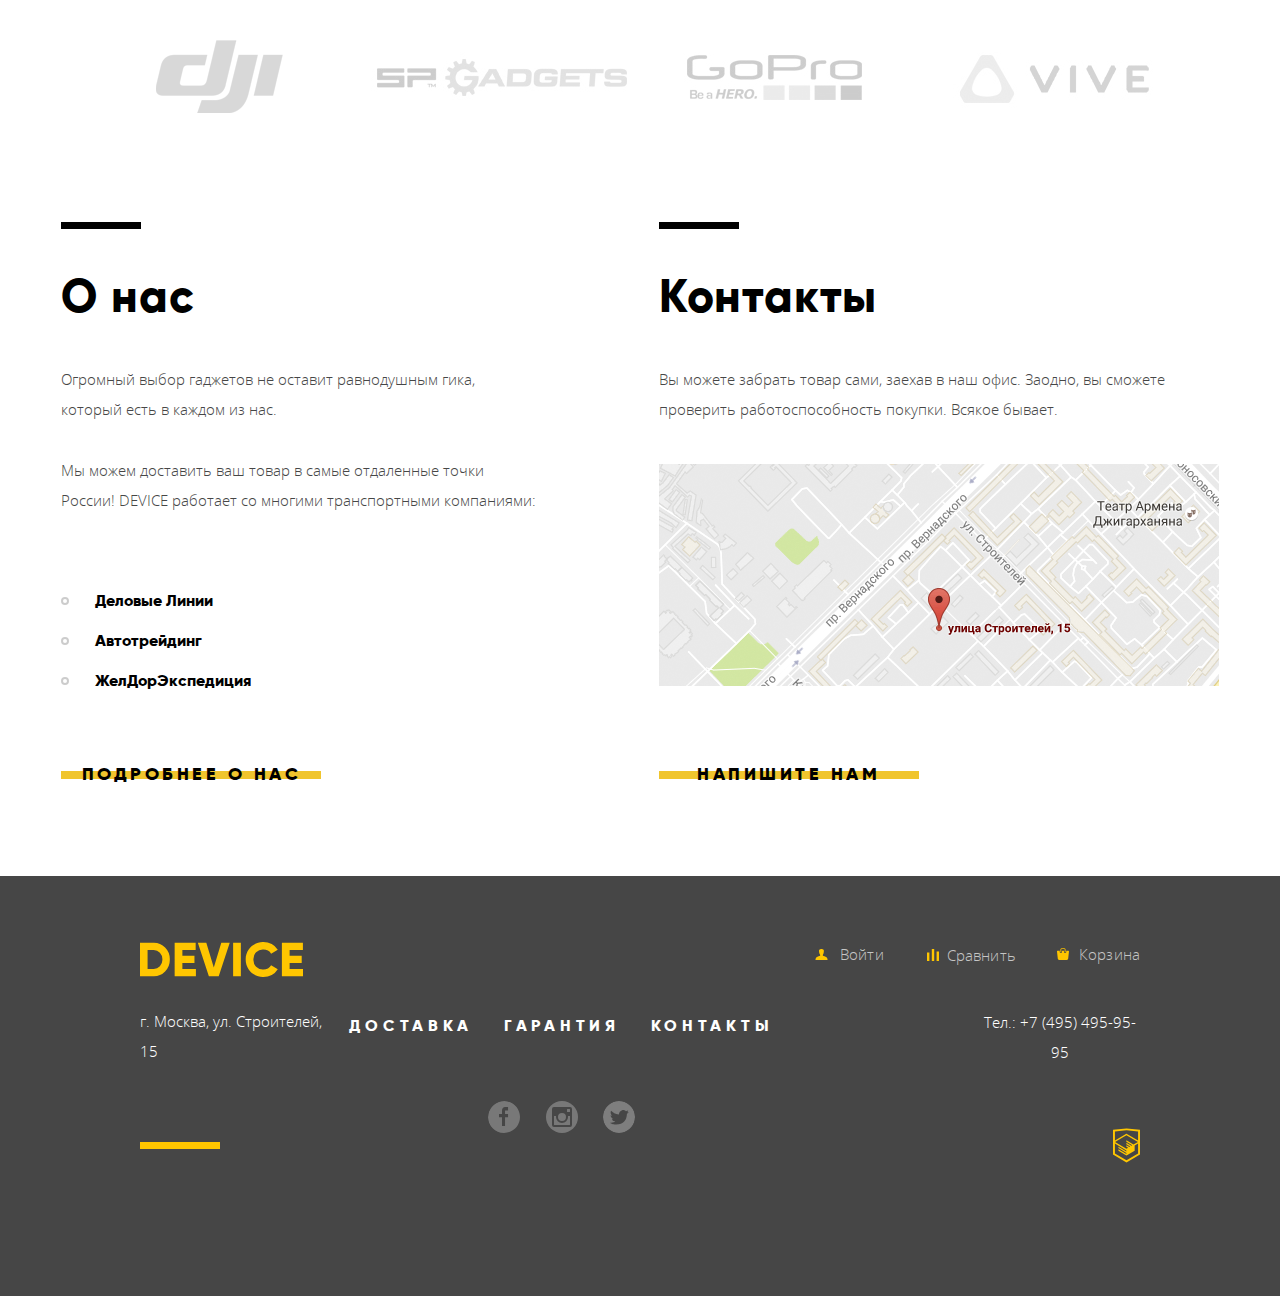
==== commit 55ef391f: "final changes added, bugs fixed, code reformat" ====
--- a/index.html
+++ b/index.html
@@ -3,7 +3,7 @@
 <head>
   <meta charset="utf-8">
   <title>HTML Academy: Девайс</title>
-  <link rel="stylesheet" href="css/styles.css">
+  <link rel="stylesheet" href="css/styles.min.css">
   <link rel="stylesheet" href="css/normalize.css">
 </head>
 <body>
@@ -167,7 +167,7 @@
         <a href="#"><p class="popular-title">Виртуальная <br> реальность</p></a>
       </li>
       <li class="popular-item">
-        <a class="popular-back" href="http://localhost:63342/547245-device-26/catalog.html#"><span class="popular-img catalog-popular-img2"></span></a>
+        <a class="popular-back" href="catalog.html"><span class="popular-img catalog-popular-img2"></span></a>
         <a href="#"><p class="popular-title">Моноподы <br> для селфи</p></a>
       </li>
       <li class="popular-item">
@@ -363,6 +363,6 @@
     </div>
   </div>
 </footer>
-<script src="js/index.js"></script>
+<script src="js/script.min.js"></script>
 </body>
 </html>
--- a/css/styles.min.css
+++ b/css/styles.min.css
@@ -0,0 +1 @@
+@font-face{font-family:'Open Sans';src:url(../fonts/web/opensans.woff2) format('woff2'),url(../fonts/web/opensans.woff) format('woff');font-weight:400;font-style:normal}@font-face{font-family:'Open Sans';src:url(../fonts/web/opensanslight.woff2) format('woff2'),url(../fonts/web/opensanslight.woff) format('woff');font-weight:300;font-style:normal}@font-face{font-family:Gilroy;src:url(../fonts/web/gilroyextrabold.woff2) format('woff2'),url(../fonts/web/gilroyextrabold.woff) format('woff');font-weight:800;font-style:normal}@font-face{font-family:Gilroy;src:url(../fonts/web/gilroylight.woff2) format('woff2'),url(../fonts/web/gilroylight.woff) format('woff');font-weight:300;font-style:normal}body{font-family:'Open Sans',Arial,sans-serif;padding-top:40px}.wrapper{max-width:1440px;margin:0 auto}.font-gilroy{font-family:Gilroy,Arial,sans-serif}.button{font-family:Gilroy,sans-serif;text-transform:uppercase;text-align:center;background-color:#f0c52e;line-height:1.33;letter-spacing:3.5px;font-size:18px;font-weight:800;display:inline-block;vertical-align:middle;position:relative;padding:9px 14px;border:none;z-index:1}.button:active span{opacity:.3}.button:hover::before{height:0}.button:hover::after{height:0}.button span{position:relative;z-index:1}.button::after,.button::before{content:'';position:absolute;left:0;height:17px;width:100%;z-index:0;background-color:#fff;transition:height .25s ease-in-out}.button::before{top:0}.button::after{bottom:0}.carousel{position:absolute;left:1087px;top:186px}.slider-radio{display:none}.slider-radio-1:checked+.slider-label-1,.slider-radio-2:checked+.slider-label-2,.slider-radio-3:checked+.slider-label-3{position:absolute;width:12px;background:url(../img/svg/slider-button.svg) 50% 50% no-repeat;height:12px;background-size:12px 12px}[type=checkbox],[type=radio]{padding:0;box-sizing:border-box}.slider-label{position:absolute;width:12px;height:12px;background:url(../img/svg/slider-button-empty.svg) 50% 50% no-repeat;background-size:12px 12px;cursor:pointer}.slider-label-1{left:-5px}.slider-label-2{left:27px}.slider-label-3{left:60px}.navigation{display:flex;flex-direction:column;padding-top:10px}.navigation a:hover{opacity:.6}.navigation a:active{opacity:.3}.yellow-bar{display:block;width:100%;padding:61px 0;background-color:#f8e297}.catalog-yellow-bar{display:block;width:100%;padding:3px 0;background-color:#f8e297}.navigation button{cursor:pointer}.main-header-logo{margin-top:-23px;margin-left:-1px}.main-header-logo:hover{opacity:.6}.main-header-logo:active{opacity:.3}.navigation-list{display:flex;justify-content:flex-start;flex-direction:row;order:1;width:500px}.plus{display:inline-block;vertical-align:middle;width:16px;height:16px;background-repeat:no-repeat;background-image:url(../img/svg/plus.svg);background-size:cover}.main-navigation-wrapper{display:flex;justify-content:space-between;align-items:center;order:1}.navigation-list a{font-size:18px;font-weight:800;letter-spacing:3px;display:inline-block;vertical-align:middle;padding:10px 0}.navigation-delivery{vertical-align:middle;margin-right:42px}.navigation-warranty{vertical-align:middle;margin-right:114px}.navigation-contacts{vertical-align:middle;padding-left:111px;padding-right:0;margin-right:0}.white-header-line{width:116px;height:7px;margin-left:auto;margin-right:265px;margin-top:105px;background-color:#fff}.header-decorative-item{font-size:215px;font-weight:800;letter-spacing:2.5px;width:166px;height:131px;margin-bottom:-20px;padding-top:25px;margin-right:40px;color:#fff}.navigation-catalog-list{position:relative;padding-left:0;margin-top:16px}.catalog-sub-menu{font-size:15px;font-weight:300;line-height:2.4;letter-spacing:.15px;display:none;flex-direction:row;flex-wrap:wrap;align-content:flex-start;position:absolute;left:-60px;width:1160px;padding-left:56px;padding-bottom:25px;background-color:#f7e296;box-sizing:border-box}.catalog-sub-menu ul{margin-top:30px;padding-left:0;margin-right:50px}.catalog-sub-menu ul:first-child{padding-left:0}.navigation-catalog-list:hover .catalog-sub-menu{display:flex;z-index:3}.catalog-sub-menu li{padding:3px}.catalog-sub-menu a:hover{opacity:.6}.catalog-sub-menu a:active{opacity:.3}.header-user-activity{display:flex;flex-wrap:wrap;padding-left:0;margin-top:4px}.user-name-wrapper{display:flex;justify-content:center;margin:auto}.page-main{display:flex;flex-direction:column;position:relative;margin-top:30px}.page-main li{list-style-type:none}.page-main a{text-decoration:none;color:#000}.slider-wrapper{width:1160px}.page-main .wrapper{position:relative;max-width:1200px;padding:0 82px}.wrapper .catalog-item1,.wrapper .catalog-item2,.wrapper .catalog-item3{display:flex;flex-direction:row;justify-content:space-between}.catalog-item1,.catalog-item2,.catalog-item3{display:flex;flex-direction:row;flex-shrink:0;width:1160px;box-sizing:border-box}.img-holder{width:384px;box-sizing:border-box}.catalog-item1::after{content:'01';right:148px}.catalog-item2::after{content:'02';right:178px}.catalog-item3::after{content:'03';right:179px}.catalog-item1::after,.catalog-item2::after,.catalog-item3::after{font-family:Gilroy,sans-serif;font-size:182px;font-weight:800;position:absolute;top:-171px;width:166px;height:131px;color:#fff}.new-catalog-item{display:block;position:absolute;right:25px;top:25px;width:80px;height:80px;background-image:url(../img/svg/new-catalog-item.svg);transform:rotate(35deg)}.index-catalog-img1{margin-top:-143px;margin-left:90px}.index-catalog-img2{margin-top:-100px}.index-catalog-img3{margin-top:-10px}.item-description-wrapper{display:flex;justify-content:flex-start;flex-direction:column;width:562px;margin-left:auto}.item-description-wrapper::before{content:'';position:absolute;top:-105px;left:682px;width:100px;height:7px;background-color:#fff}.catalog-item-description{padding-left:0}.selfy-rod-description{font-size:15px;font-weight:300;line-height:2;margin-top:19px;padding-bottom:25px;color:#464646}.catalog-item-features span{font-family:'Open Sans',sans-serif;font-size:14px;font-weight:300;line-height:1.54;letter-spacing:.13px;margin-top:8px;color:#464646}.add-title{font-size:47px;font-weight:800;line-height:1.19;letter-spacing:.75px;position:relative;margin-top:-76px;z-index:1}.catalog-item-features{display:flex;justify-content:space-between;margin:0;padding-left:0;padding-right:137px}.item-feature{display:flex;flex-direction:column;margin-top:51px;font-size:34px;font-weight:300;line-height:1.33;letter-spacing:.36px}.detail-wrapper{display:flex;justify-content:space-between;align-items:center;width:494px;box-sizing:border-box}.credit-wrapper,.delivery-wrapper,.warranty-wrapper{display:flex;margin-top:-25px}.popular-items{font-size:18px;font-weight:800;line-height:1.33;letter-spacing:.18px;display:flex;flex-wrap:wrap;padding-left:0;box-sizing:border-box}.popular-items li{padding:20px}.popular-items p{height:15px;font-size:18px;font-weight:800;line-height:1.33;letter-spacing:.18px;margin-top:32px}.service-main{margin-top:157px;background-color:#e5e5e5}.service-main .wrapper{display:flex;padding-bottom:53px}.service-main strong{font-size:47px;font-weight:800;line-height:1.02;letter-spacing:.47px}.service-main p{font-size:15px;font-weight:300;line-height:2;letter-spacing:.2px;margin-top:31px;color:#464646}.services-list{display:flex;flex-direction:column;padding-top:59px;padding-bottom:61px;padding-left:0;margin-top:-99px;margin-right:119px;margin-left:19px;border-right:7px solid #000}.credit-button,.delivery-button,.warranty-button{width:160px}.button .warranty-button{padding-top:3px;padding-bottom:3px}.credit-button::after,.credit-button::before,.delivery-button::after,.warranty-button::after,.warranty-button::before{background-color:#e5e5e5}.service-main .button{margin-right:35px}.service-main li{margin:0;padding-top:20px;padding-bottom:5px}.services-active{font-size:18px;font-weight:800;line-height:1.33;letter-spacing:3.6px;text-transform:uppercase;text-align:left;width:278px;height:40px;padding-right:45px;padding-left:20px;border:none;color:#f0c52e;background-color:#000}.partners-logos .wrapper{display:flex;justify-content:space-around;padding-top:94px;padding-bottom:94px}.black-decorative-line{width:80px;height:7px;background-color:#000}.about-main .about-wrapper{display:flex;justify-content:space-around;max-width:1286px;margin:0 auto}.about-main p{font-size:15px;font-weight:300;line-height:2;margin-top:0;color:#464646}.about-title{font-size:46px;font-weight:800;line-height:1.02;letter-spacing:.82px;text-align:left;margin:44px 0;color:#000}.delivery-item{position:relative}.about-delivery{padding-left:34px;margin-top:35px}.about-delivery a{font-size:16px;font-weight:800;line-height:2.5;color:#000}.about-item::before{content:"";position:absolute;top:16px;left:-34px;width:4px;height:4px;opacity:.2;border-radius:50%;border:2px solid #000}.about-us-container{display:flex;flex-direction:column}.about-us-container p{margin-bottom:31px}.contacts{display:flex;flex-direction:column}.map-img{margin-top:25px}.map-img:hover{cursor:pointer;box-shadow:0 10px 20px 0 rgba(4,6,6,.2);transition-duration:.2s;z-index:2}.about-us-button,.contact-us-button{max-width:250px}.footer-wrapper{display:flex;flex-direction:column}.service-footer{display:flex;flex-direction:column;margin-top:23px}.services-type{display:flex;flex-direction:row;margin-top:7px}.services-type li:hover{opacity:.6}.services-type li:active{opacity:.3}.social{display:flex;justify-content:center;margin-top:39px}.social li{padding:5px;opacity:.3}.warranty-link{margin-left:15px;margin-right:15px}.social li:hover{opacity:.6}.social li:active{opacity:.1}.service-footer ul{padding-left:0}.catalog-popular{width:1201px;margin-left:auto;margin-right:auto;margin-top:69px}.page-header{max-width:1160px;margin-left:auto;margin-right:auto;padding-bottom:16px;padding-left:60px;padding-right:61px;background-color:#f8e297;box-sizing:border-box}.page-header li{list-style-type:none}.page-header a{text-decoration:none;color:#000}.open-catalog{display:inline-block;vertical-align:middle;width:18px;height:18px;padding:0;margin:0 0 5px 8px;opacity:.5;background-color:#f8e297;border:none}.user-activity-wrapper{display:flex;justify-content:space-between}.cart:hover,.compare:hover,.login-button:hover,.user-name:hover{opacity:.6}.cart:active,.compare:active,.login-button:active,.user-name:active{opacity:.3}.search{-webkit-box-sizing:border-box;box-sizing:border-box;position:relative;padding-left:36px;width:315px;height:50px;font-family:"Open Sans Light",Arial,sans-serif;font-size:15px;letter-spacing:.15px;color:rgba(0,0,0,.3);background-color:#f8e297;border:0;outline:1px solid transparent}.search-form{position:relative}.search-form::before{content:'';display:block;position:absolute;top:15px;left:2px;width:20px;height:20px;background-size:18px 18px;background:url(../img/svg/search.svg) 50% 50% no-repeat;z-index:10}.search:focus{outline:0}.focus-styles{border-bottom:2px solid #000}.search-button{visibility:hidden;position:relative;cursor:pointer;-webkit-box-sizing:border-box;box-sizing:border-box;width:85px;height:50px;border:2px solid #000;background-color:transparent;font-family:"Open Sans Light",Arial,sans-serif;font-size:15px;letter-spacing:.15px;color:#000}.search:focus~.bottom-line{position:absolute;display:block;left:7px;bottom:0;width:397px;height:2px;background-color:#000}.search:focus+.search-button{visibility:visible}.search:focus+.search-wrapper{visibility:hidden}.search:focus+.search-form{border-bottom:2px solid #000;opacity:1}.search-wrapper{position:relative}.search-button:active{visibility:visible}.search-button:hover{background-color:#000;color:#fff}.search-button:active span{opacity:.3}.user-name{font-size:15px;font-weight:300;letter-spacing:.15px;margin-left:15px;margin-right:4px}.user-name-link{padding:10px 5px 5px 15px}.login-list{display:flex;position:relative;margin-right:26px;box-sizing:border-box}.compare-list{position:relative}.index-footer-login{position:relative;margin-right:53px}.user-name::before{content:'';position:absolute;display:block;left:3px;top:12px;width:15px;height:15px;background-image:url(../img/svg/user.svg);background-size:cover;background-repeat:no-repeat}.compare-list-footer{position:relative;margin-right:41px}.cart-list{position:relative}.modal-login{font-size:15px;font-weight:300;letter-spacing:.35px;vertical-align:middle;padding:10px 5px 5px 5px;background-color:#f8e297;background-size:cover;border:none}.login-button{padding-left:30px;margin-right:179px}.login-button::before{content:'';position:absolute;display:block;left:3px;top:11px;width:15px;height:15px;background-image:url(../img/svg/user.svg);background-size:cover;background-repeat:no-repeat}.header-logoff{font-size:15px;font-weight:300;letter-spacing:.15px;margin-right:29px;margin-left:3px;padding:10px 5px 5px 5px;opacity:.3;background-color:#f8e297;border:none}.header-logoff:hover{opacity:.6}.compare{font-size:15px;font-weight:300;letter-spacing:.15px;display:block;margin-right:29px;padding:10px 5px 5px 25px;background-color:#f8e297;border:none}.compare::before{content:'';display:block;position:absolute;left:5px;top:13px;width:11px;height:11px;background-image:url(../img/svg/compare.svg);background-size:cover;background-repeat:no-repeat}.cart{font-size:15px;font-weight:300;letter-spacing:.15px;display:inline-block;vertical-align:middle;padding:10px 0 5px 30px;background-color:#f8e297;border:none}.cart::before{content:'';display:block;position:absolute;left:8px;top:12px;width:12px;height:12px;background-image:url(../img/svg/cart.svg);background-size:cover;background-repeat:no-repeat}.navigation-catalog-link{letter-spacing:3.5px;padding:10px 0}.navigation-catalog-link,.navigation-contacts,.navigation-delivery,.navigation-warranty{line-height:1.33;letter-spacing:3.5px;font-size:18px;font-weight:800;display:inline-block;vertical-align:middle;text-transform:uppercase;text-align:center;background-color:#f8e297;border:none}.services-image{display:block;min-height:100%;min-width:136px;margin-top:-76px;margin-left:134px;background-repeat:no-repeat;background-position:center;background-size:contain}.delivery-image{background-image:url(../img/svg/delivery.svg)}.warranty-image{background-image:url(../img/svg/warranty.svg)}.credit-image{background-image:url(../img/svg/credit.svg)}.detail-link{display:inline-block;vertical-align:middle;width:195px}.visually-hidden{position:absolute;width:1px;height:1px;margin:-1px;border:0;padding:0;clip:rect(0 0 0 0);overflow:hidden}.popular-back{display:inline-block;vertical-align:middle;width:160px;height:160px;background-color:#f8e297}.popular-back:hover{background-color:#f0c52e}.popular-item:active p,.popular-item:active span{opacity:.3}.catalog-popular-img1{display:inline-block;vertical-align:middle;width:97px;height:55px;margin-top:52px;margin-left:31px;background-image:url(../img/svg/popular-1.svg)}.catalog-popular-img2{display:inline-block;vertical-align:middle;margin-top:41px;margin-left:38px;width:86px;height:117px;background-image:url(../img/svg/popular-2.svg)}.catalog-popular-img3{display:inline-block;vertical-align:middle;margin-top:38px;margin-left:49px;width:71px;height:87px;background-image:url(../img/svg/popular-3.svg)}.catalog-popular-img4{display:inline-block;vertical-align:middle;width:107px;height:65px;margin-top:50px;margin-left:28px;background-image:url(../img/svg/popular-4.svg)}.catalog-popular-img5{display:inline-block;vertical-align:middle;width:56px;height:98px;margin-top:32px;margin-left:55px;background-image:url(../img/svg/popular-5.svg)}.catalog-popular-svg6{display:inline-block;vertical-align:middle;width:132px;height:69px;margin-top:49px;margin-left:13px;background-image:url(../img/svg/popular-6.svg)}.logo-DJI-color,.logo-GoPro-color,.logo-SP-color,.logo-Vive-color{display:none}.logo-DJI,.logo-GoPro,.logo-SP,.logo-Vive{display:inline-block;vertical-align:middle;width:260px;height:100px}.logo-DJI{background-image:url(../img/logo-1.png)}.logo-SP{background-image:url(../img/logo-2.png)}.logo-GoPro{background-image:url(../img/logo-3.png)}.logo-Vive{background-image:url(../img/logo-4.png)}.logo-DJI:hover .logo-DJI-color,.logo-GoPro:hover .logo-GoPro-color,.logo-SP:hover .logo-SP-color,.logo-Vive:hover .logo-Vive-color{display:block}.page-footer{margin-top:80px;padding-top:56px;color:#fff;background-color:#464646}.page-footer li{list-style-type:none}.page-footer a{text-decoration:none}.page-footer .wrapper{display:flex;justify-content:space-between;padding-left:140px;padding-right:140px;box-sizing:border-box}.footer p{font-weight:300;line-height:2}.footer-user-activity{font-size:15px;font-weight:300;line-height:2.4;letter-spacing:.15px;display:flex;justify-content:flex-end;color:rgba(255,255,255,.7);box-sizing:border-box}.footer-user-activity .user-activity-list{max-width:600px;margin-right:0;margin-left:0}.footer-user-activity ul{display:flex;padding:0}.footer-side-holder{display:flex;padding-bottom:50px;margin-bottom:50px;padding-top:2px}.footer-user-activity a,.footer-user-activity button{font-family:'Open Sans',sans-serif;font-size:15px;font-weight:300;line-height:2.4;letter-spacing:.15px;border:none;background-color:transparent;cursor:pointer;padding:5px;vertical-align:sub}.footer-user-activity .cart-button{padding-right:0}.footer-user-activity .logoff-footer{padding-left:9px}.indent-collapse{margin-right:0;padding-right:0}.contact-us{max-width:260px}.about-us{max-width:232px}.contact-us{margin-top:68px}.about-us{margin-top:37px}.user-activity-list{margin:0 auto}.compare-button::before{content:'';display:block;position:absolute;left:-15px;top:17px;width:12px;height:12px;background-image:url(../img/svg/compare-yellow.svg);background-repeat:no-repeat;background-size:cover}.cart-button:before{content:'';display:block;position:absolute;left:-17px;top:16px;width:12px;height:12px;background-image:url(../img/svg/cart-yellow.svg);background-repeat:no-repeat;background-size:cover}.logoff-footer{font-size:17px;font-weight:300;line-height:2;letter-spacing:.15px;color:#fff;opacity:.3;border:none;margin-right:27px}.footer-user-name{margin-left:15px;margin-right:10px;font-size:15px;font-weight:300;padding-top:2px;letter-spacing:.15px}.footer-user-name::before{content:'';display:block;position:absolute;top:15px;left:3px;width:15px;height:15px;background-image:url(../img/svg/user-yellow.svg);background-repeat:no-repeat;background-size:cover}.footer-login-button::before{content:'';display:block;position:absolute;left:-21px;top:15px;width:15px;height:15px;background-image:url(../img/svg/user-yellow.svg);background-size:cover;background-repeat:no-repeat}.logoff-footer:hover{opacity:.7}.footer-user-name{padding:5px 5px 5px 15px;margin-right:5px}.cart-button,.compare-button,.footer-login-button,.footer-user-name,.login-button{color:rgba(255,255,255,.7)}.cart-button:hover,.compare-button:hover,.footer-login-button:hover,.footer-user-name:hover{color:#fff}.cart-button:active,.compare-button:hover:active,.footer-login-button:active,.footer-user-name:active{opacity:.3}.cart-button:hover::before,.compare-button:hover::before,.footer-user-name:hover::before{opacity:.6}.cart-button:active::before,.compare-button:active::before,.footer-user-name:active::before{opacity:.4}.compare-button{font-size:15px;font-weight:300;letter-spacing:.15px;margin-right:12px;display:inline-block;vertical-align:middle;padding-left:7px;padding-right:7px;border:none}.footer-contacts{display:flex;flex-direction:column;align-items:flex-end;margin-top:21px;margin-left:199px}.academy-link{margin-top:31px}.footer-contacts img:hover{opacity:.6}.footer-contacts img:active{opacity:.3}.phone-number{font-weight:300;font-size:15px;line-height:2;text-align:right;margin-top:6px}.footer-contacts a{display:block;text-align:center;margin-bottom:30px;color:#fff}.service-footer a,.service-footer li{color:#fff}.services-type li{text-transform:uppercase;font-weight:800;line-height:1.33;letter-spacing:4.7px;padding:5px}.services-type a{padding:7px 3px}.footer-logo{margin-top:10px;color:#f0c52e}.footer-logo:hover{opacity:.6}.footer-logo:active{opacity:.3}.address{margin-top:26px;font-size:15px;font-weight:300;line-height:2}.social-facebook{display:inline-block;vertical-align:middle;width:33px;height:33px;background-repeat:no-repeat;background-position:center;background-image:url(../img/svg/facebook.svg);background-color:#464646;border-radius:100%;border:none}.social-instagram{display:inline-block;vertical-align:middle;width:32px;height:32px;margin-left:15px;margin-right:15px;background-image:url(../img/svg/instagram.svg);background-repeat:no-repeat;background-position:center;background-color:#ebebeb;border-radius:100%}.social-twitter{display:inline-block;vertical-align:middle;width:32px;height:32px;background-image:url(../img/svg/twitter.svg);background-repeat:no-repeat;background-position:center;border-radius:100%}.yellow-decorative-line{width:80px;height:7px;margin-top:61px;background-color:#ffc600}.modal{position:fixed;color:#000;box-shadow:0 10px 20px 0 rgba(4,6,6,.2);z-index:2}@keyframes bounce{0%{transform:translateY(-2000px)}70%{transform:translateY(30px)}90%{transform:translateY(-10px)}100%{transform:translateY(0)}}.modal-show{animation-name:bounce;animation-duration:.5s}.contact-us-form{left:50%;top:50%;width:760px;height:453px;bottom:10px;margin-top:-325px;margin-left:-480px;padding:98px 100px;background-color:#fff}.contact-us-form input[type=email],.contact-us-form input[type=text]{border:none;font:inherit}.modal-close{position:absolute;right:22px;top:22px;background-color:transparent;border:none;opacity:.5;cursor:pointer}.modal-close:hover{opacity:1}.modal-close:active{opacity:.3}.contact-us-form label{font-size:18px;font-weight:800;line-height:1.33}.contact-us-form input{font-size:14px;line-height:1.29;color:rgba(70,70,70,.4);background-color:#e5e5e5}.mail-body{max-width:740px}.name-email-wrapper{display:flex;justify-content:space-between;max-width:760px}.name-email-wrapper input{width:340px;height:50px;padding-left:20px;margin-top:13px;outline:#ffb97b;background-color:#f2f2f2}.name-email-wrapper .no-value{background-color:#f6dada}.name-email-wrapper input:hover{background-color:#eaeaea}.name-email-wrapper input:focus{outline:solid 3px #ffb97b;outline-offset:-1px;opacity:.5;background-color:#fff}.contact-textarea-wrapper{display:flex;flex-direction:column;margin-top:35px}.contact-textarea-wrapper textarea{padding-top:18px;padding-left:20px;margin-top:13px;margin-bottom:55px;color:rgba(70,70,70,.4);background-color:#f2f2f2;border:none}.contact-us-form textarea:hover{background-color:#eaeaea}.contact-us-form textarea:focus{outline:solid 3px #ffb97b;outline-offset:-1px;opacity:.5;background-color:#fff}.contact-name-wrapper{display:flex;flex-direction:column}.contact-email-wrapper{display:flex;flex-direction:column}.modal-map{top:50%;left:50%;width:960px;height:559px;margin-left:-480px;margin-top:-280px}.catalog-item{margin-bottom:47px;width:360px}.catalog-item:nth-last-child(-n+2){margin-bottom:0}.title-price-wrapper{margin-top:28px}.catalog-item-title{margin:0}.catalog-item-prise{margin:0}.catalog-main ul{margin-left:0;padding-left:0}.catalog-main h3{font-size:16px;font-weight:800;font-family:Gilroy,sans-serif;z-index:2}.catalog-h1{padding-top:38px;padding-bottom:7px;margin:0;font-size:47px;font-weight:800;line-height:1.02;letter-spacing:.47px}.catalog button{width:67px;font-size:14px;background-color:#ebebeb;border:none}.catalog-item-image{background-color:#ebebeb}.nav-arrow{width:4px;height:7px;padding-right:15px;padding-left:15px;object-fit:contain}.filter-header{letter-spacing:3.2px;text-transform:uppercase;margin-top:10px;margin-right:178px}.divider{display:block;height:2px;background-color:#000}.colour-h3{margin-top:14px;letter-spacing:1px}.arrow-down-link{width:11px;height:10px;object-fit:contain;padding:5px 5px 5px 3px;margin:4px;background-color:#ebebeb;border:none}.arrow-up-link{width:11px;height:10px;object-fit:contain;padding:5px 3px 5px 5px;margin:4px;opacity:.2;background-color:#ebebeb;border:none}.arrow-up{display:block;width:11px;height:10px;background-image:url(../img/svg/icon-up-dir.svg);background-repeat:no-repeat}.arrow-down{display:block;width:11px;height:10px;background-image:url(../img/svg/icon-down-dir.svg);background-repeat:no-repeat}.arrow-down-link:hover,.arrow-up-link:hover{opacity:.6}.arrow-down-link:active,.arrow-up-link:active{opacity:.6}.pagination-item{font-size:16px;font-weight:800;line-height:1.5;letter-spacing:3.2px;width:9px;opacity:.3}.pagination-item:hover{opacity:.6}.pagination-item:active{opacity:1}.pagination-item-current{font-weight:800;line-height:1.5;font-size:16px;letter-spacing:3.2px;width:9px}.catalog-main{display:block}.catalog-main li{list-style-type:none}.catalog-main a{text-decoration:none;color:#000}.catalog-body-wrapper{display:flex;justify-content:center;width:100%;box-sizing:border-box}.breadcrumbs-wrapper{box-sizing:border-box;display:flex;flex-direction:column;max-width:1160px;margin:0 auto 30px;padding-left:60px}.breadcrumbs{display:flex;align-items:center;position:relative}.breadcrumbs li{padding:0 30px 0 3px}.breadcrumbs a{font-size:14px;font-weight:300;line-height:1.71;letter-spacing:.14px;width:142px;height:14px}.breadcrumbs-item::after{content:'';position:absolute;bottom:2px;width:12px;height:12px;background-image:url(../img/svg/nav-arrow.svg);background-repeat:no-repeat;margin-left:15px}.current-page{font-size:14px;font-weight:300;line-height:1.71;letter-spacing:.14px;width:142px;height:14px;opacity:.3;cursor:default}.breadcrumbs-item .breadcrumbs-link{opacity:.3}.breadcrumbs-item .breadcrumbs-link:hover{cursor:pointer;opacity:.6}.breadcrumbs-item .breadcrumbs-link:active{cursor:pointer;opacity:.1}.filters{display:flex;flex-grow:1;align-items:flex-end;flex-direction:column;min-width:327px;background-color:#ebebeb;box-sizing:border-box}.decorative-filter-wrapper{display:flex;justify-content:flex-end;width:100%;padding-top:18px;padding-bottom:9px;background-color:#d9d9d9}.filter-color{margin-top:5px;margin-bottom:30px;box-sizing:border-box}.filter-bluetooth li,.filter-color li{font-size:14px;font-weight:300;line-height:2.86;letter-spacing:.14px;padding-left:39px}.color-filter-item input,.filter-bluetooth input{display:none}.color-filter-item label,.filter-bluetooth label{position:relative;cursor:pointer;-webkit-user-select:none;user-select:none}.color-filter-item label::before{content:"";position:absolute;top:-4px;left:-40px;width:27px;height:25px;background:url(../img/svg/checkbox-off.svg) 0 50% no-repeat}.color-filter-item input:checked+label::before{background:url(../img/svg/checkbox-on.svg) 0 50% no-repeat}.color-filter-item label:hover::before,.filter-bluetooth-item label:hover::before{opacity:.6}.color-filter-item label:active::before,.filter-bluetooth-item label:active::before{opacity:1}.filters-h3{letter-spacing:1.3px;margin-bottom:0;margin-top:18px}.filter-bluetooth-item label{font-size:14px;letter-spacing:.14px}.filter-bluetooth-item label::before{content:"";position:absolute;top:-4px;left:-40px;width:26px;height:26px;background:url(../img/svg/radio-off.svg) 0 50% no-repeat}.filter-bluetooth-item input:checked+label::before{background:url(../img/svg/radio-on.svg) 0 50% no-repeat}.button-show{width:200px;margin-top:17px}.button-show::after,.button-show::before{background-color:#ebebeb}.filters-wrapper{display:flex;flex-direction:column;margin-top:69px;width:42%;max-width:198px;padding-right:70px;padding-left:50px}.price-h1{font-size:18px;font-weight:800;letter-spacing:1.5px;margin-top:13px;margin-bottom:0}.price-sorting{display:inline-block;vertical-align:middle;position:relative;height:25px}.price-sorting::after,.price-sorting:before{position:absolute;width:10px;height:10px;top:0;bottom:0}.range-controls{position:relative;height:16px;margin-bottom:0;padding-top:37px;padding-right:0;padding-left:20px;background-color:#ebebeb;border-radius:5px}.range-controls .scale{height:2px;background:#d7dcde}.range-controls .bar{width:110px;height:2px;background-color:#91c92f}.range-controls .toggle{position:absolute;top:27px;left:0;width:4px;height:4px;padding:0;border:8px solid #fff;background-color:#ababab;box-shadow:0 2px 1px 0 #cfcfcf;border-radius:50%;cursor:pointer}.range-controls .toggle:active{width:5px;height:5px}.range-controls .toggle-min{left:0}.range-controls .toggle-max{left:110px}.prise-value-wrapper{display:flex;justify-content:space-between;flex-direction:row;max-width:145px}.prise-value-wrapper span{height:12px;opacity:.2;font-size:14px;font-weight:300;text-align:center}.cost-wrapper{margin-bottom:42px}.catalog{width:100%}.catalog-wrapper{display:flex;flex-direction:column;align-items:flex-start;flex-grow:1;position:relative}.sorting{display:flex;justify-content:space-between;padding-top:10px;padding-bottom:11px;background-color:#ebebeb;box-sizing:border-box}.sorting-container{display:flex;justify-content:space-between;width:833px;box-sizing:border-box;padding-left:70px}.sorting-wrapper{display:flex;flex-wrap:wrap}.sorting-wrapper h3{text-transform:uppercase;letter-spacing:3.2px;align-self:center;margin-right:26px}.sorting-list{display:flex;align-items:center}.sorting-list button{width:100%;margin-left:13px;margin-right:8px;background-color:transparent;box-sizing:border-box}.sorting-button{opacity:.3;font-size:14px;line-height:1.29;cursor:pointer}.sorting-button:hover{opacity:.6}.sorting-button:active{opacity:1}.current-sorting-button{font-size:14px;line-height:1.29;color:#000}.updown-arrow-wrapper{display:flex;align-items:center}.updown-arrow-wrapper button{height:100%;width:100%}.arrow-down{margin-left:5px}.catalog-item button{font-size:13px;font-weight:300;text-align:center;cursor:pointer;width:100%;padding-top:5px;padding-bottom:5px;background-color:transparent;opacity:.5}.catalog-list-holder{max-width:833px;padding:54px 0 0 73px;margin-right:auto;box-sizing:border-box}.catalog-list{display:flex;flex-wrap:wrap;justify-content:space-between;align-items:flex-start;margin-bottom:34px;width:100%}.catalog-list h2{font-size:18px;font-weight:800;line-height:1.33;letter-spacing:.18px}.catalog-list p{font-size:16px;font-weight:300;line-height:1.5;letter-spacing:.16px;margin-left:10px;color:#464646}.title-price-wrapper{display:flex;justify-content:space-between;width:100%;box-sizing:border-box}.catalog-item-wrapper{position:relative}.catalog-item-hover{display:flex;position:absolute;justify-content:center;flex-direction:column;align-items:center;left:0;top:0;width:100%;height:100%;opacity:0}.catalog-item-hover:hover{opacity:1;z-index:1}.catalog-item-hover:hover+img{opacity:.7}.add-button{font-family:Gilroy,sans-serif;line-height:1.33;letter-spacing:3.6px;font-size:18px;font-weight:800;text-transform:uppercase;display:inline-block;vertical-align:middle;position:relative;text-align:center;padding:9px 14px;background-color:transparent;border:none;z-index:1}.add-button:hover::before{height:25px}.add-button:hover::after{height:25px}.add-button span{position:relative;z-index:3}.add-button::after,.add-button::before{content:'';position:absolute;left:0;height:5px;width:100%;z-index:2;background-color:#f0c52e;transition:height .25s ease-in-out}.add-button::before{top:16px}.add-button::after{bottom:16px}.catalog-item-hover button:hover{opacity:1}.catalog-item-hover button:active{opacity:.2}.pagination{margin-left:71px;margin-right:52px;margin-bottom:77px;background-color:#ebebeb}.pagination-inner{display:flex;justify-content:space-between;position:relative}.pagination-wrapper{box-sizing:border-box;max-width:885px;margin:0 0 77px}.pagination-button-back,.pagination-button-forward{font-size:16px;font-weight:800;line-height:1.5;letter-spacing:3.2px;text-align:center;text-transform:uppercase;display:inline-block;vertical-align:middle;width:17%;padding:23px 18px;border:none;box-sizing:border-box}.pagination-button-back:hover,.pagination-button-forward:hover{background-color:#d9d9d9}.pagination-button-back:active,.pagination-button-forward:active{color:rgba(0,0,0,.3);background-color:#d9d9d9}.pagination-list{display:flex;margin-top:25px}.pagination-list li{font-size:16px;font-weight:800;line-height:1.5;letter-spacing:3.2px;text-align:left;margin-right:15px;margin-left:15px}.catalog-footer{margin-top:0}@keyframes shake{10%,90%{transform:translate3d(-1px,0,0)}20%,80%{transform:translate3d(2px,0,0)}30%,50%,70%{transform:translate3d(-4px,0,0)}40%,60%{transform:translate3d(4px,0,0)}}.modal-error{animation-name:shake;animation-duration:.6s}
